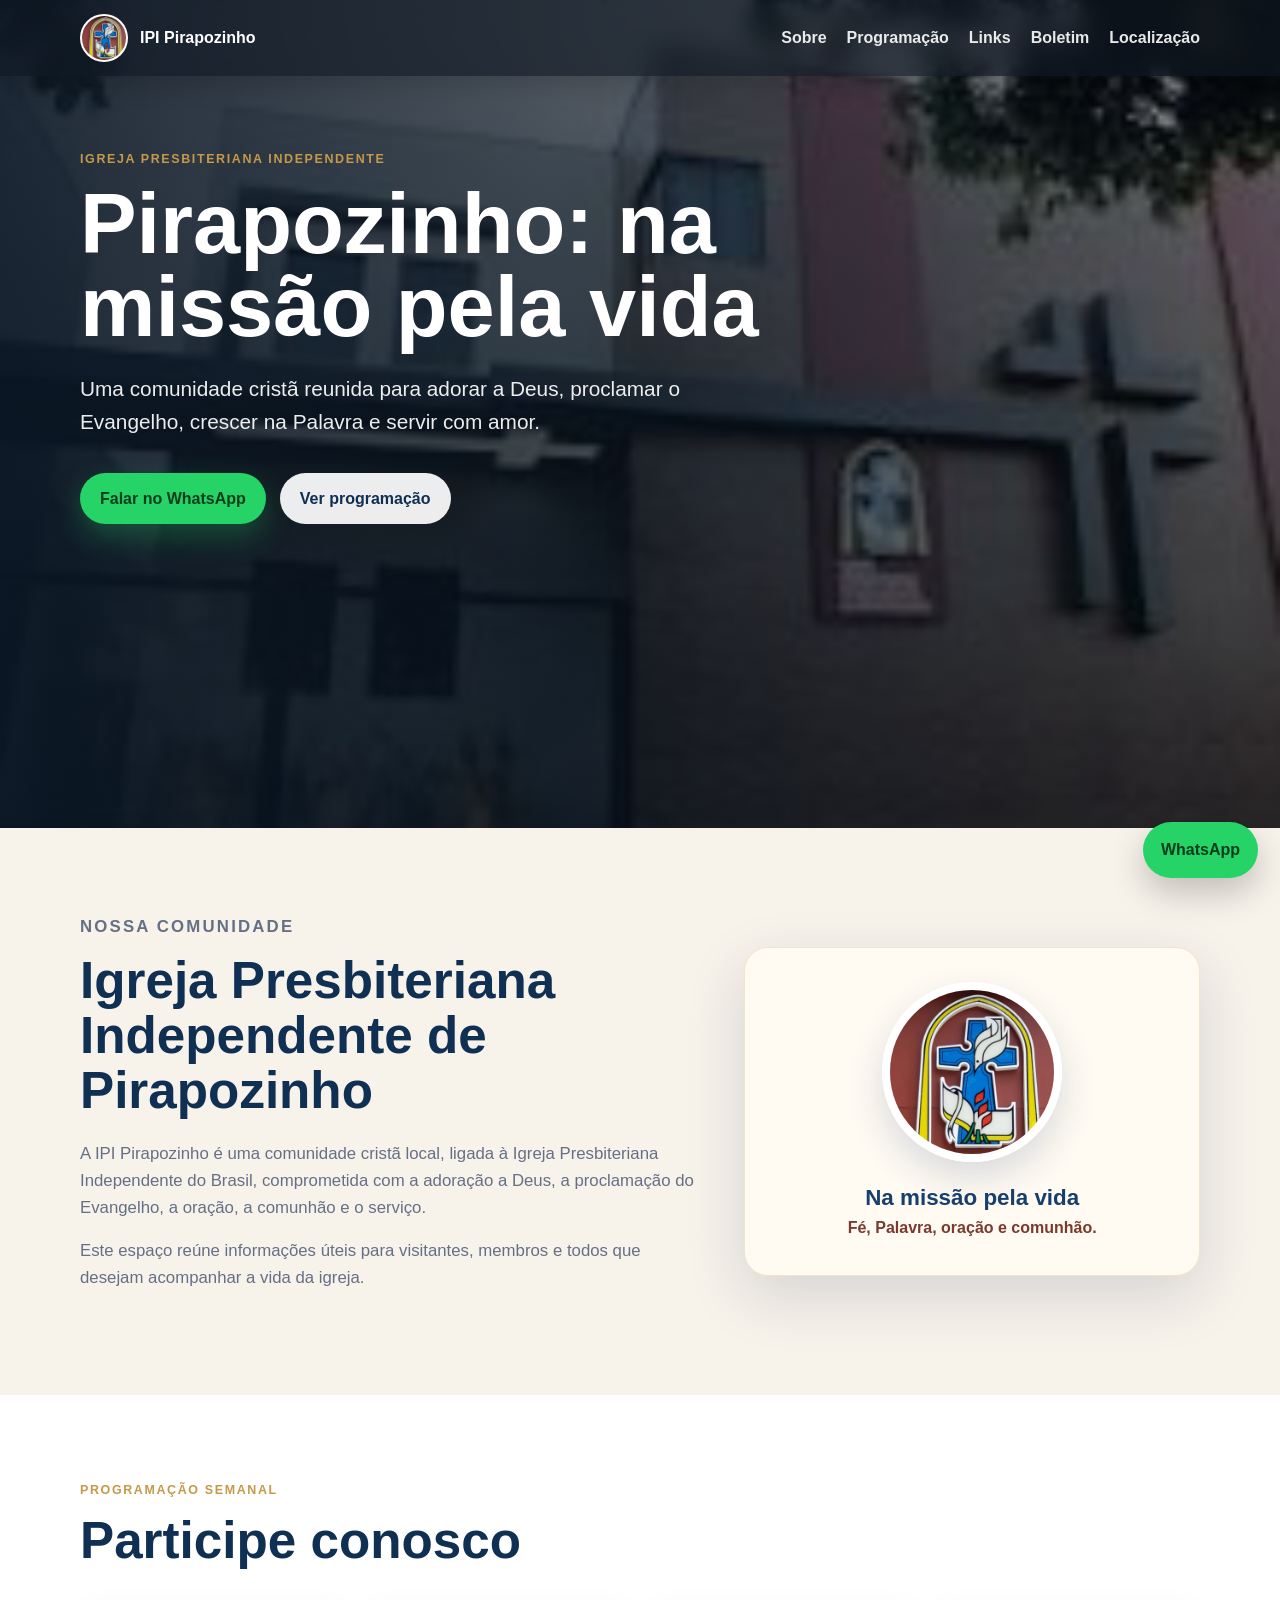
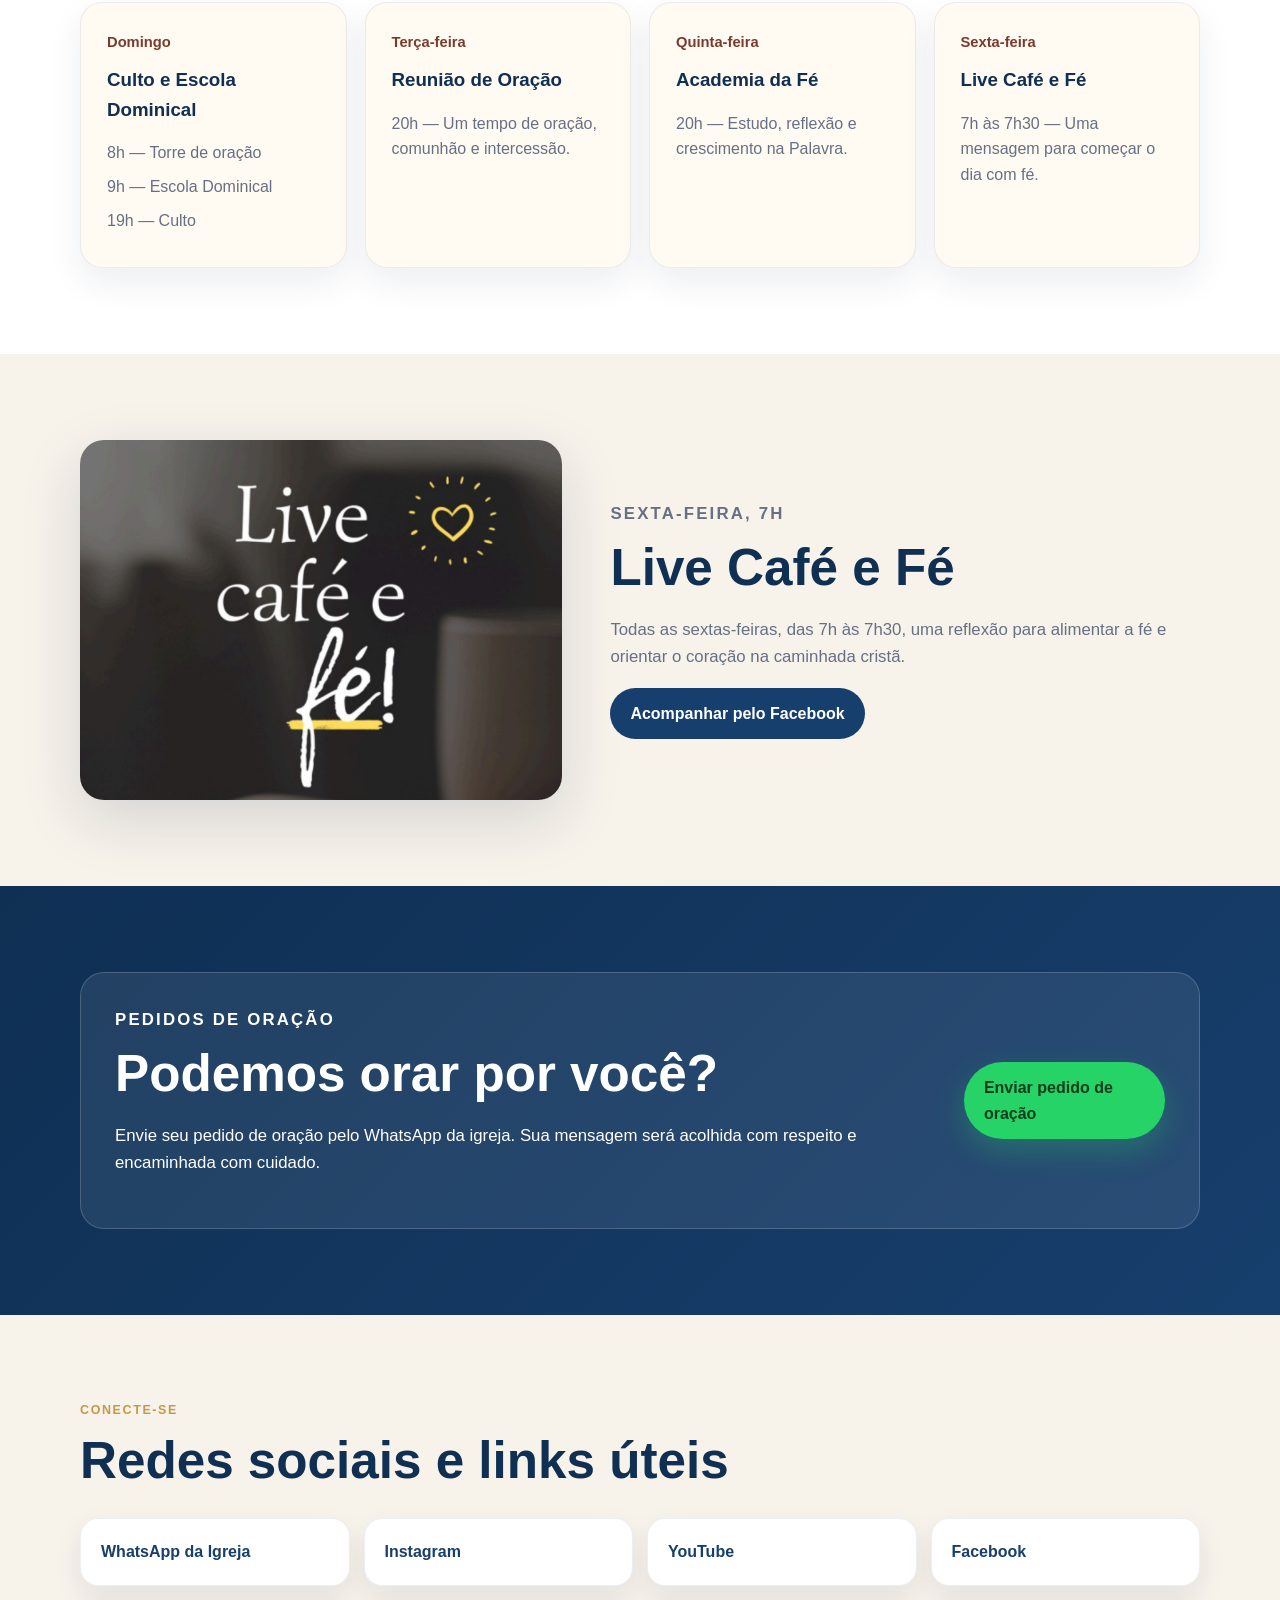
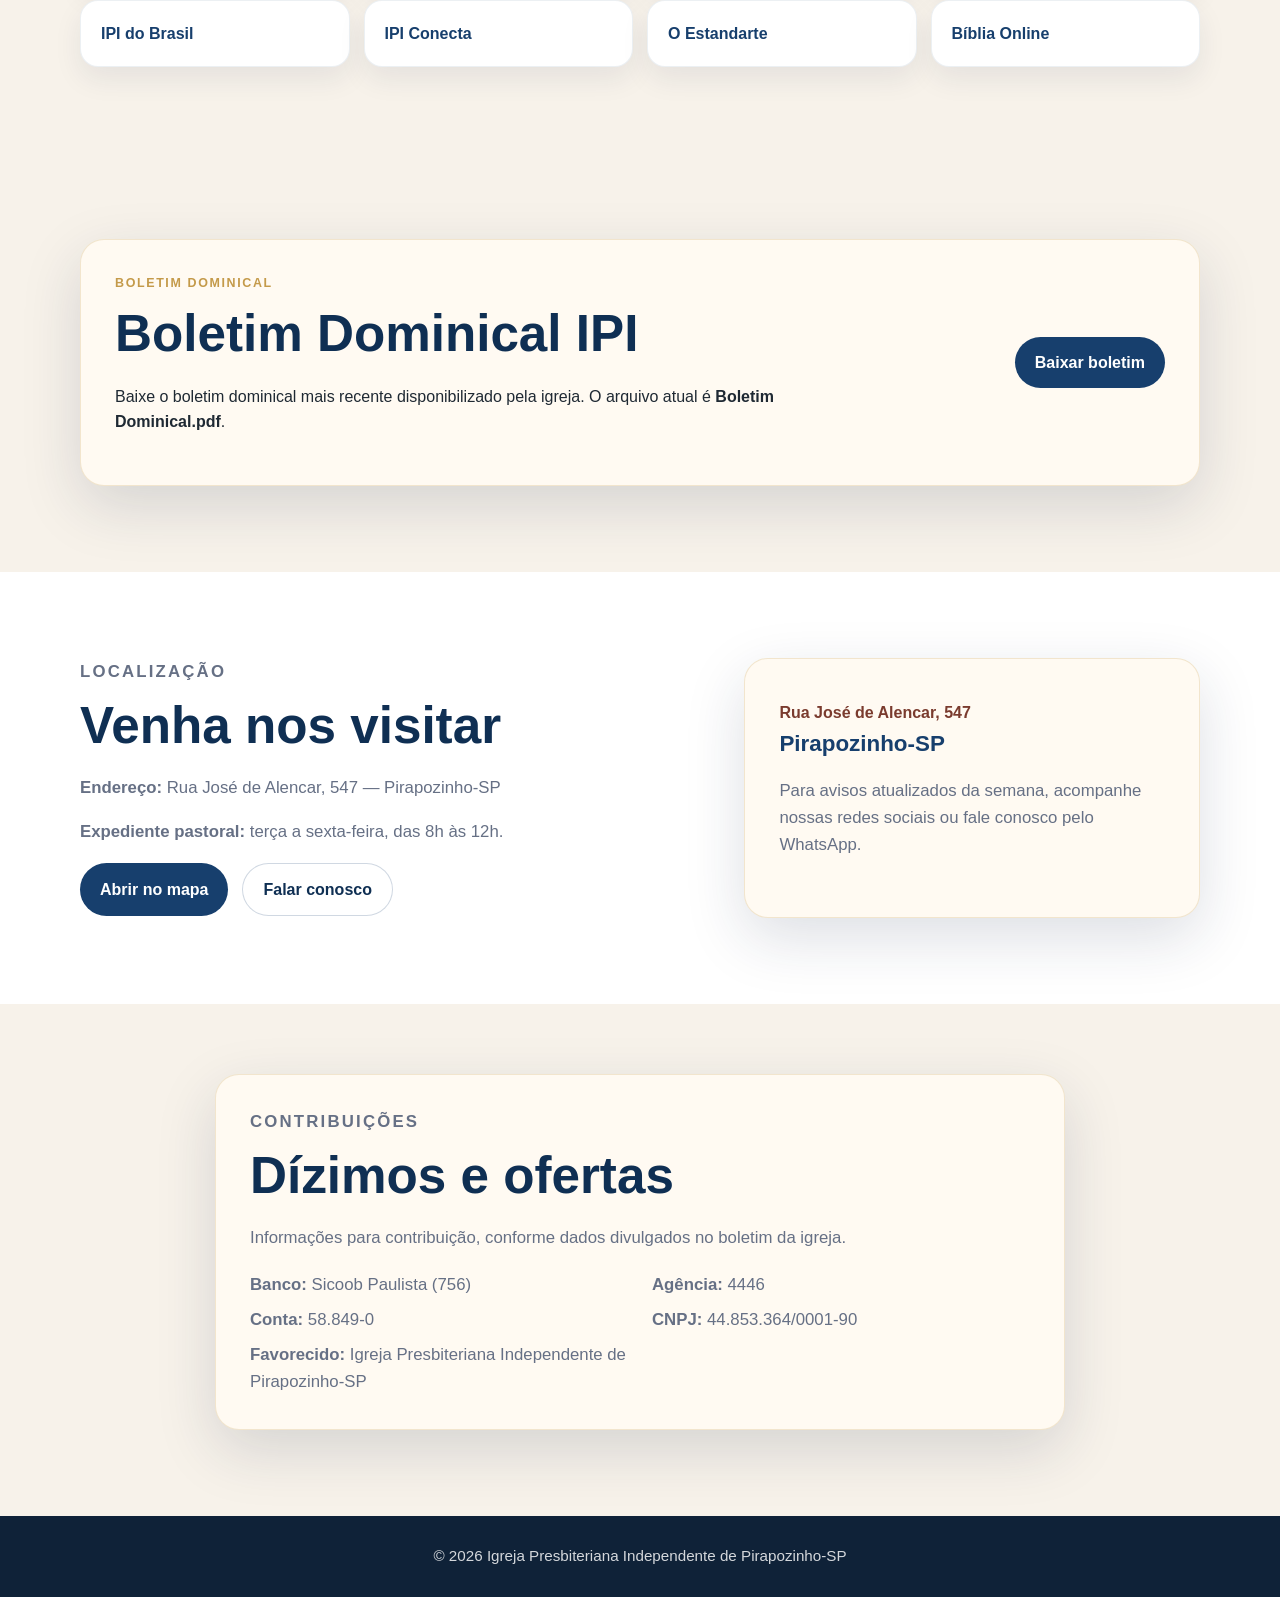
==== index.html @ 88f8f71c "Atualiza boletim dominical da IPI" ====
<!DOCTYPE html>
<html lang="pt-BR">
<head>
  <meta charset="UTF-8" />
  <meta name="viewport" content="width=device-width, initial-scale=1.0" />
  <meta name="description" content="Site institucional da Igreja Presbiteriana Independente de Pirapozinho-SP." />
  <title>IPI Pirapozinho</title>
  <link rel="icon" href="assets/favicon/favicon.ico" />
  <link rel="icon" type="image/png" sizes="32x32" href="assets/favicon/favicon-32.png" />
  <link rel="icon" type="image/png" sizes="16x16" href="assets/favicon/favicon-16.png" />
  <link rel="apple-touch-icon" sizes="192x192" href="assets/favicon/favicon-192.png" />
  <link rel="stylesheet" href="style.css" />
</head>
<body>
  <header class="hero" id="inicio">
    <nav class="topbar" aria-label="Navegação principal">
      <a class="brand" href="#inicio">
        <img src="assets/img/simbolo-ipi.jpg" alt="Símbolo da IPI Pirapozinho" />
        <span>IPI Pirapozinho</span>
      </a>
      <button class="menu-toggle" aria-label="Abrir menu" aria-expanded="false">☰</button>
      <div class="nav-links">
        <a href="#sobre">Sobre</a>
        <a href="#programacao">Programação</a>
        <a href="#links">Links</a>
        <a href="#boletim">Boletim</a>
        <a href="#localizacao">Localização</a>
      </div>
    </nav>

    <div class="hero-overlay"></div>
    <div class="hero-content">
      <p class="eyebrow">Igreja Presbiteriana Independente</p>
      <h1>Pirapozinho: na missão pela vida</h1>
      <p class="hero-text">
        Uma comunidade cristã reunida para adorar a Deus, proclamar o Evangelho,
        crescer na Palavra e servir com amor.
      </p>
      <div class="hero-actions">
        <a class="btn btn-whatsapp" href="https://wa.me/5518996373353" target="_blank" rel="noopener">Falar no WhatsApp</a>
        <a class="btn btn-light" href="#programacao">Ver programação</a>
      </div>
    </div>
  </header>

  <main id="conteudo">
    <section class="section about" id="sobre">
      <div class="container split">
        <div>
          <p class="section-kicker">Nossa comunidade</p>
          <h2>Igreja Presbiteriana Independente de Pirapozinho</h2>
          <p>
            A IPI Pirapozinho é uma comunidade cristã local, ligada à Igreja Presbiteriana
            Independente do Brasil, comprometida com a adoração a Deus, a proclamação do
            Evangelho, a oração, a comunhão e o serviço.
          </p>
          <p>
            Este espaço reúne informações úteis para visitantes, membros e todos que desejam
            acompanhar a vida da igreja.
          </p>
        </div>
        <div class="identity-card">
          <img src="assets/img/simbolo-ipi.jpg" alt="Identidade visual da IPI Pirapozinho" />
          <strong>Na missão pela vida</strong>
          <span>Fé, Palavra, oração e comunhão.</span>
        </div>
      </div>
    </section>

    <section class="section program" id="programacao">
      <div class="container">
        <p class="section-kicker">Programação semanal</p>
        <h2>Participe conosco</h2>
        <div class="cards">
          <article class="card"><span class="day">Domingo</span><h3>Culto e Escola Dominical</h3><p>8h — Torre de oração</p><p>9h — Escola Dominical</p><p>19h — Culto</p></article>
          <article class="card"><span class="day">Terça-feira</span><h3>Reunião de Oração</h3><p>20h — Um tempo de oração, comunhão e intercessão.</p></article>
          <article class="card"><span class="day">Quinta-feira</span><h3>Academia da Fé</h3><p>20h — Estudo, reflexão e crescimento na Palavra.</p></article>
          <article class="card"><span class="day">Sexta-feira</span><h3>Live Café e Fé</h3><p>7h às 7h30 — Uma mensagem para começar o dia com fé.</p></article>
        </div>
      </div>
    </section>

    <section class="section cafe" id="cafe-e-fe">
      <div class="container split reverse">
        <div class="image-frame"><img src="assets/img/cafe-e-fe.jpg" alt="Arte da Live Café e Fé" /></div>
        <div>
          <p class="section-kicker">Sexta-feira, 7h</p>
          <h2>Live Café e Fé</h2>
          <p>Todas as sextas-feiras, das 7h às 7h30, uma reflexão para alimentar a fé e orientar o coração na caminhada cristã.</p>
          <a class="btn btn-primary" href="https://www.facebook.com/share/19j3C3TR58/" target="_blank" rel="noopener">Acompanhar pelo Facebook</a>
        </div>
      </div>
    </section>

    <section class="section prayer">
      <div class="container prayer-box">
        <div><p class="section-kicker">Pedidos de oração</p><h2>Podemos orar por você?</h2><p>Envie seu pedido de oração pelo WhatsApp da igreja. Sua mensagem será acolhida com respeito e encaminhada com cuidado.</p></div>
        <a class="btn btn-whatsapp" href="https://wa.me/5518996373353?text=Gra%C3%A7a%20e%20paz.%20Gostaria%20de%20enviar%20um%20pedido%20de%20ora%C3%A7%C3%A3o." target="_blank" rel="noopener">Enviar pedido de oração</a>
      </div>
    </section>

    <section class="section links" id="links">
      <div class="container">
        <p class="section-kicker">Conecte-se</p>
        <h2>Redes sociais e links úteis</h2>
        <div class="links-grid">
          <a href="https://wa.me/5518996373353" target="_blank" rel="noopener">WhatsApp da Igreja</a>
          <a href="https://www.instagram.com/ipi.pirapo" target="_blank" rel="noopener">Instagram</a>
          <a href="https://youtube.com/@ipidepirapozinho" target="_blank" rel="noopener">YouTube</a>
          <a href="https://www.facebook.com/share/19j3C3TR58/" target="_blank" rel="noopener">Facebook</a>
          <a href="https://ipib.org.br/" target="_blank" rel="noopener">IPI do Brasil</a>
          <a href="https://www.ipiconecta.app.br/" target="_blank" rel="noopener">IPI Conecta</a>
          <a href="https://oestandarte.vidaecaminho.com.br/" target="_blank" rel="noopener">O Estandarte</a>
          <a href="https://boomerang.dzign-e.net/ipib/utils/link/bible.php" target="_blank" rel="noopener">Bíblia Online</a>
        </div>
      </div>
    </section>

    <section class="section bulletin" id="boletim">
      <div class="container bulletin-box">
        <div>
          <p class="section-kicker">Boletim dominical</p>
          <h2>Boletim Dominical IPI</h2>
          <p>Baixe o boletim dominical mais recente disponibilizado pela igreja. O arquivo atual é <strong>Boletim Dominical.pdf</strong>.</p>
        </div>
        <a class="btn btn-primary" href="downloads/Boletim%20Dominical.pdf" target="_blank" rel="noopener">Baixar boletim</a>
      </div>
    </section>

    <section class="section location" id="localizacao">
      <div class="container split">
        <div>
          <p class="section-kicker">Localização</p>
          <h2>Venha nos visitar</h2>
          <p><strong>Endereço:</strong> Rua José de Alencar, 547 — Pirapozinho-SP</p>
          <p><strong>Expediente pastoral:</strong> terça a sexta-feira, das 8h às 12h.</p>
          <div class="location-actions">
            <a class="btn btn-primary" href="https://www.google.com/maps/search/?api=1&query=Rua%20Jos%C3%A9%20de%20Alencar%20547%20Pirapozinho%20SP" target="_blank" rel="noopener">Abrir no mapa</a>
            <a class="btn btn-light bordered" href="https://wa.me/5518996373353" target="_blank" rel="noopener">Falar conosco</a>
          </div>
        </div>
        <div class="map-card"><span>Rua José de Alencar, 547</span><strong>Pirapozinho-SP</strong><p>Para avisos atualizados da semana, acompanhe nossas redes sociais ou fale conosco pelo WhatsApp.</p></div>
      </div>
    </section>

    <section class="section giving">
      <div class="container giving-box">
        <p class="section-kicker">Contribuições</p>
        <h2>Dízimos e ofertas</h2>
        <p>Informações para contribuição, conforme dados divulgados no boletim da igreja.</p>
        <div class="bank-info">
          <p><strong>Banco:</strong> Sicoob Paulista (756)</p><p><strong>Agência:</strong> 4446</p>
          <p><strong>Conta:</strong> 58.849-0</p><p><strong>CNPJ:</strong> 44.853.364/0001-90</p>
          <p><strong>Favorecido:</strong> Igreja Presbiteriana Independente de Pirapozinho-SP</p>
        </div>
      </div>
    </section>
  </main>

  <a class="floating-whatsapp" href="https://wa.me/5518996373353" target="_blank" rel="noopener" aria-label="Falar com a igreja pelo WhatsApp">WhatsApp</a>

  <footer>
    <div class="container footer-content">
      <p>© <span id="year"></span> Igreja Presbiteriana Independente de Pirapozinho-SP</p>
    </div>
  </footer>

  <script src="script.js"></script>
</body>
</html>
---- style.css ----
:root{--bg:#f7f2ea;--paper:#fffaf2;--ink:#1f2933;--muted:#667085;--primary:#173f6d;--primary-dark:#0f2f53;--accent:#7a3b2e;--gold:#c49a4a;--whatsapp:#25d366;--shadow:0 20px 60px rgba(24,39,75,.15);--radius:24px}*{box-sizing:border-box}html{scroll-behavior:smooth;scroll-padding-top:88px}body{margin:0;font-family:Arial,Helvetica,sans-serif;color:var(--ink);background:var(--bg);line-height:1.6}a{color:inherit}img{max-width:100%;display:block}.hero{position:relative;min-height:92vh;background-image:url("assets/img/fachada-igreja.jpg");background-size:cover;background-position:center;color:#fff;overflow:hidden}.hero-overlay{position:absolute;inset:0;background:linear-gradient(90deg,rgba(11,24,39,.88),rgba(11,24,39,.58),rgba(11,24,39,.22)),linear-gradient(180deg,rgba(0,0,0,.25),rgba(0,0,0,.55))}.topbar{position:fixed;top:0;left:0;right:0;z-index:50;width:100%;margin:0;padding:14px max(16px,calc((100vw - 1120px)/2));display:flex;align-items:center;justify-content:space-between;background:rgba(15,24,35,.62);backdrop-filter:blur(12px);box-shadow:0 8px 24px rgba(0,0,0,.18)}.brand{display:inline-flex;align-items:center;gap:12px;text-decoration:none;font-weight:700}.brand img{width:48px;height:48px;object-fit:cover;border-radius:50%;background:#fff;border:2px solid rgba(255,255,255,.7)}.nav-links{display:flex;gap:20px}.nav-links a{color:#fff;text-decoration:none;font-weight:600;opacity:.9}.nav-links a:hover{opacity:1}.menu-toggle{display:none;border:0;background:rgba(255,255,255,.15);color:#fff;border-radius:12px;padding:10px 12px;font-size:1.4rem}.hero-content{position:relative;z-index:2;width:min(1120px,calc(100% - 32px));padding:150px 0 90px;max-width:760px;margin-left:max(16px,calc((100vw - 1120px)/2))}.eyebrow,.section-kicker{letter-spacing:.13em;text-transform:uppercase;font-size:.78rem;font-weight:800;color:var(--gold);margin:0 0 12px}.hero h1{font-size:clamp(2.5rem,7vw,5.3rem);line-height:.98;margin:0;max-width:780px}.hero-text{font-size:clamp(1.05rem,2vw,1.3rem);max-width:660px;color:rgba(255,255,255,.92);margin:24px 0 34px}.hero-actions,.location-actions{display:flex;flex-wrap:wrap;gap:14px}.btn{display:inline-flex;align-items:center;justify-content:center;min-height:48px;padding:13px 20px;border-radius:999px;text-decoration:none;font-weight:800;transition:transform .2s ease,box-shadow .2s ease}.btn:hover{transform:translateY(-2px)}.btn-whatsapp{background:var(--whatsapp);color:#093d1c;box-shadow:0 12px 30px rgba(37,211,102,.28)}.btn-light{background:rgba(255,255,255,.92);color:var(--primary-dark)}.btn-primary{background:var(--primary);color:#fff}.bordered{border:1px solid rgba(23,63,109,.2)}.section{padding:86px 0}.container{width:min(1120px,calc(100% - 32px));margin:0 auto}.split{display:grid;grid-template-columns:1.15fr .85fr;gap:48px;align-items:center}.reverse{grid-template-columns:.9fr 1.1fr}h2{font-size:clamp(2rem,4vw,3.2rem);line-height:1.08;margin:0 0 22px;color:var(--primary-dark)}.about p,.cafe p,.location p,.prayer p,.giving p{font-size:1.05rem;color:var(--muted)}.identity-card,.map-card,.giving-box,.prayer-box{background:var(--paper);border-radius:var(--radius);box-shadow:var(--shadow);padding:34px;border:1px solid rgba(196,154,74,.22)}.identity-card{text-align:center}.identity-card img{width:180px;aspect-ratio:1;object-fit:cover;border-radius:50%;margin:0 auto 18px;border:8px solid #fff;box-shadow:0 16px 35px rgba(23,63,109,.16)}.identity-card strong,.map-card strong{display:block;color:var(--primary);font-size:1.4rem}.identity-card span,.map-card span{color:var(--accent);font-weight:700}.program{background:#fff}.cards{display:grid;grid-template-columns:repeat(4,1fr);gap:18px;margin-top:34px}.card{background:var(--paper);border-radius:22px;padding:26px;border:1px solid rgba(23,63,109,.08);box-shadow:0 14px 34px rgba(24,39,75,.08)}.day{color:var(--accent);font-weight:800;font-size:.92rem}.card h3{color:var(--primary-dark);margin:10px 0 16px}.card p{margin:8px 0;color:var(--muted)}.image-frame{border-radius:var(--radius);overflow:hidden;box-shadow:var(--shadow);background:#fff}.image-frame img{width:100%;height:360px;object-fit:cover}.prayer{background:linear-gradient(135deg,var(--primary-dark),var(--primary));color:#fff}.prayer h2,.prayer p{color:#fff}.prayer-box{display:flex;align-items:center;justify-content:space-between;gap:24px;background:rgba(255,255,255,.08);border-color:rgba(255,255,255,.18);box-shadow:none}.links-grid{display:grid;grid-template-columns:repeat(4,1fr);gap:14px;margin-top:30px}.links-grid a{background:#fff;text-decoration:none;padding:20px;border-radius:18px;font-weight:800;color:var(--primary);box-shadow:0 12px 28px rgba(24,39,75,.08);border:1px solid rgba(23,63,109,.08)}.links-grid a:hover{outline:2px solid rgba(196,154,74,.5)}.location{background:#fff}.map-card{min-height:260px;display:flex;flex-direction:column;justify-content:center}.giving{padding-top:70px}.giving-box{max-width:850px}.bank-info{display:grid;grid-template-columns:repeat(2,minmax(0,1fr));gap:8px 24px;margin-top:20px}.bank-info p{margin:0}.floating-whatsapp{position:fixed;right:22px;bottom:22px;z-index:20;background:var(--whatsapp);color:#063b1b;text-decoration:none;padding:15px 18px;border-radius:999px;font-weight:900;box-shadow:0 14px 35px rgba(0,0,0,.22)}footer{background:#0f2238;color:rgba(255,255,255,.82);padding:28px 0}.footer-content{display:flex;justify-content:space-between;gap:18px;flex-wrap:wrap;font-size:.95rem}@media(max-width:900px){.nav-links{display:none;position:absolute;top:82px;left:0;right:0;background:rgba(15,34,56,.96);border-radius:18px;padding:16px;flex-direction:column}.nav-links.open{display:flex}.menu-toggle{display:inline-flex}.split,.reverse{grid-template-columns:1fr}.cards,.links-grid{grid-template-columns:repeat(2,1fr)}.hero-content{padding-top:84px}.prayer-box{align-items:flex-start;flex-direction:column}.bank-info{grid-template-columns:1fr}}@media(max-width:560px){.section{padding:62px 0}.cards,.links-grid{grid-template-columns:1fr}.hero{min-height:88vh}.hero-content{padding-bottom:70px}.brand span{font-size:.95rem}.floating-whatsapp{right:14px;bottom:14px}}

.bulletin-box{background:var(--paper);border:1px solid rgba(196,154,74,.22);border-radius:var(--radius);padding:34px;box-shadow:var(--shadow);display:flex;align-items:center;justify-content:space-between;gap:24px}.bulletin-box p{max-width:680px}.footer-content{justify-content:center;text-align:center}.footer-content p{margin:0}
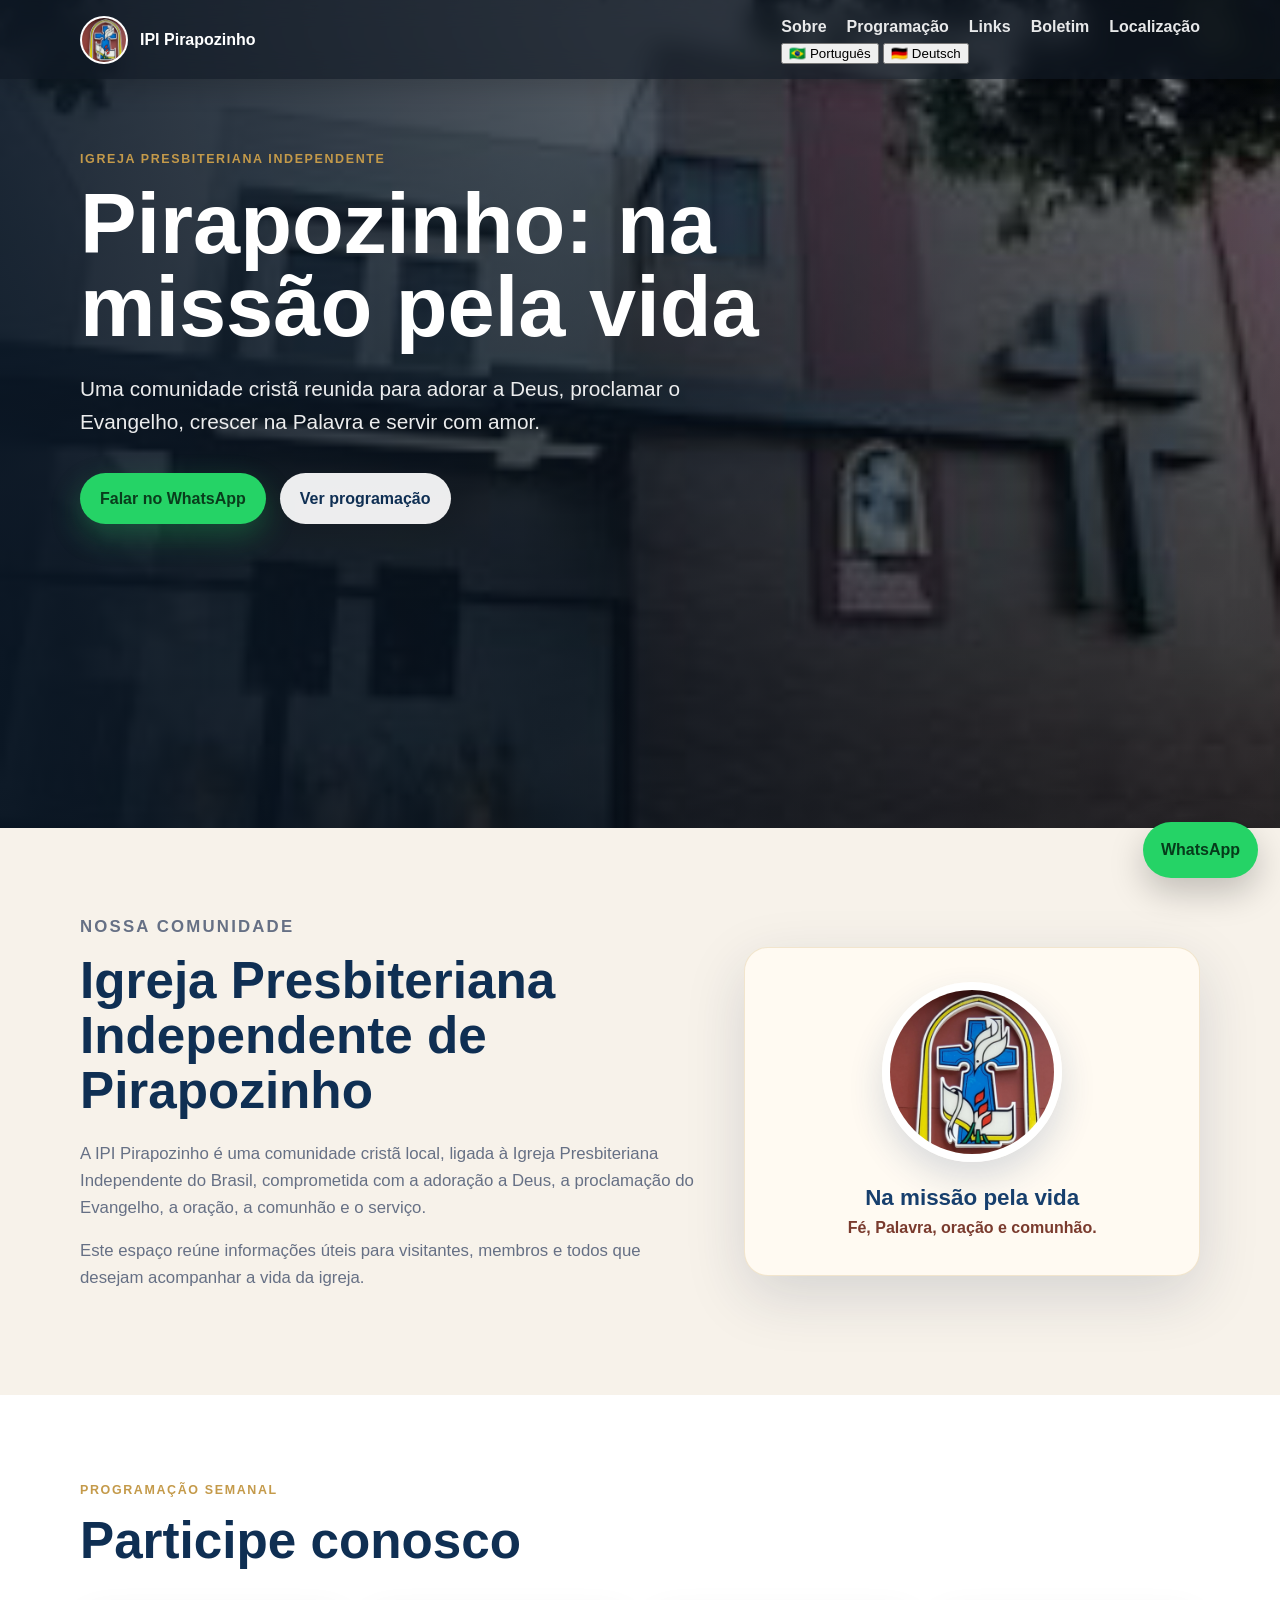
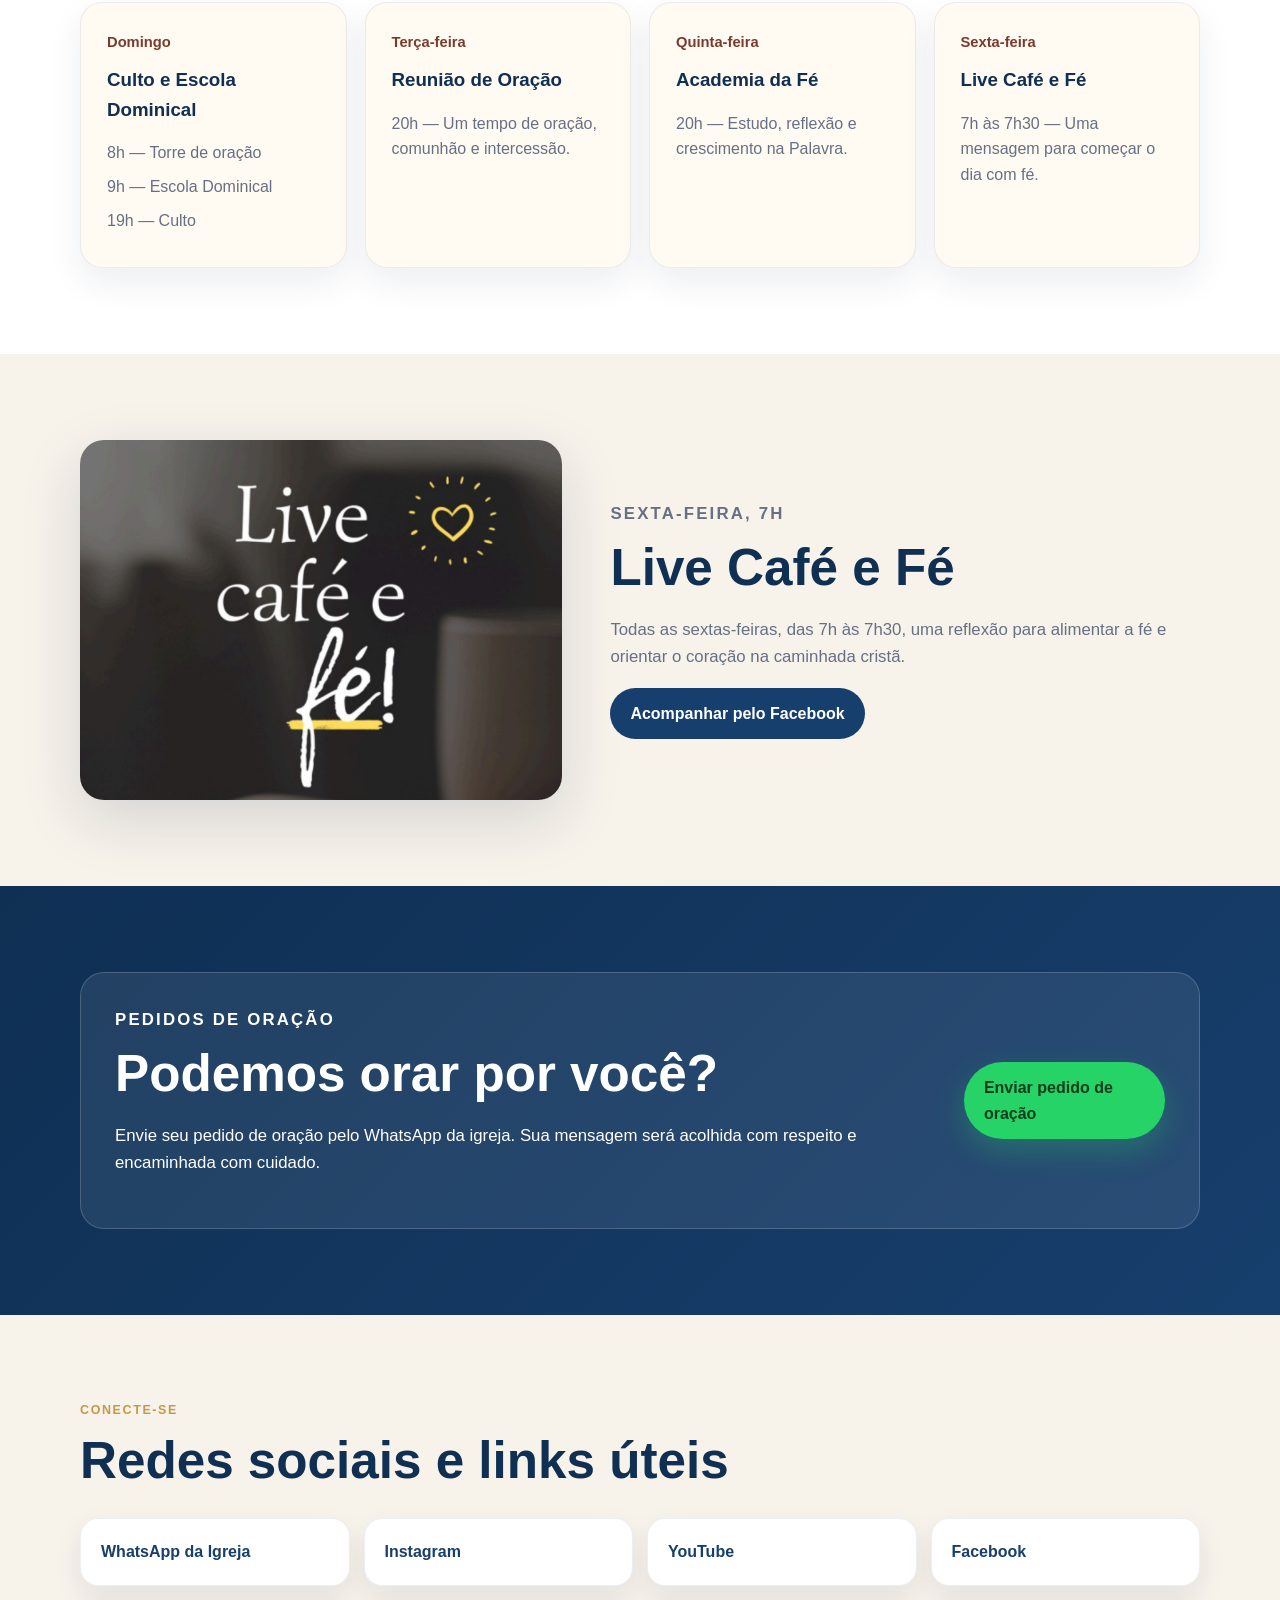
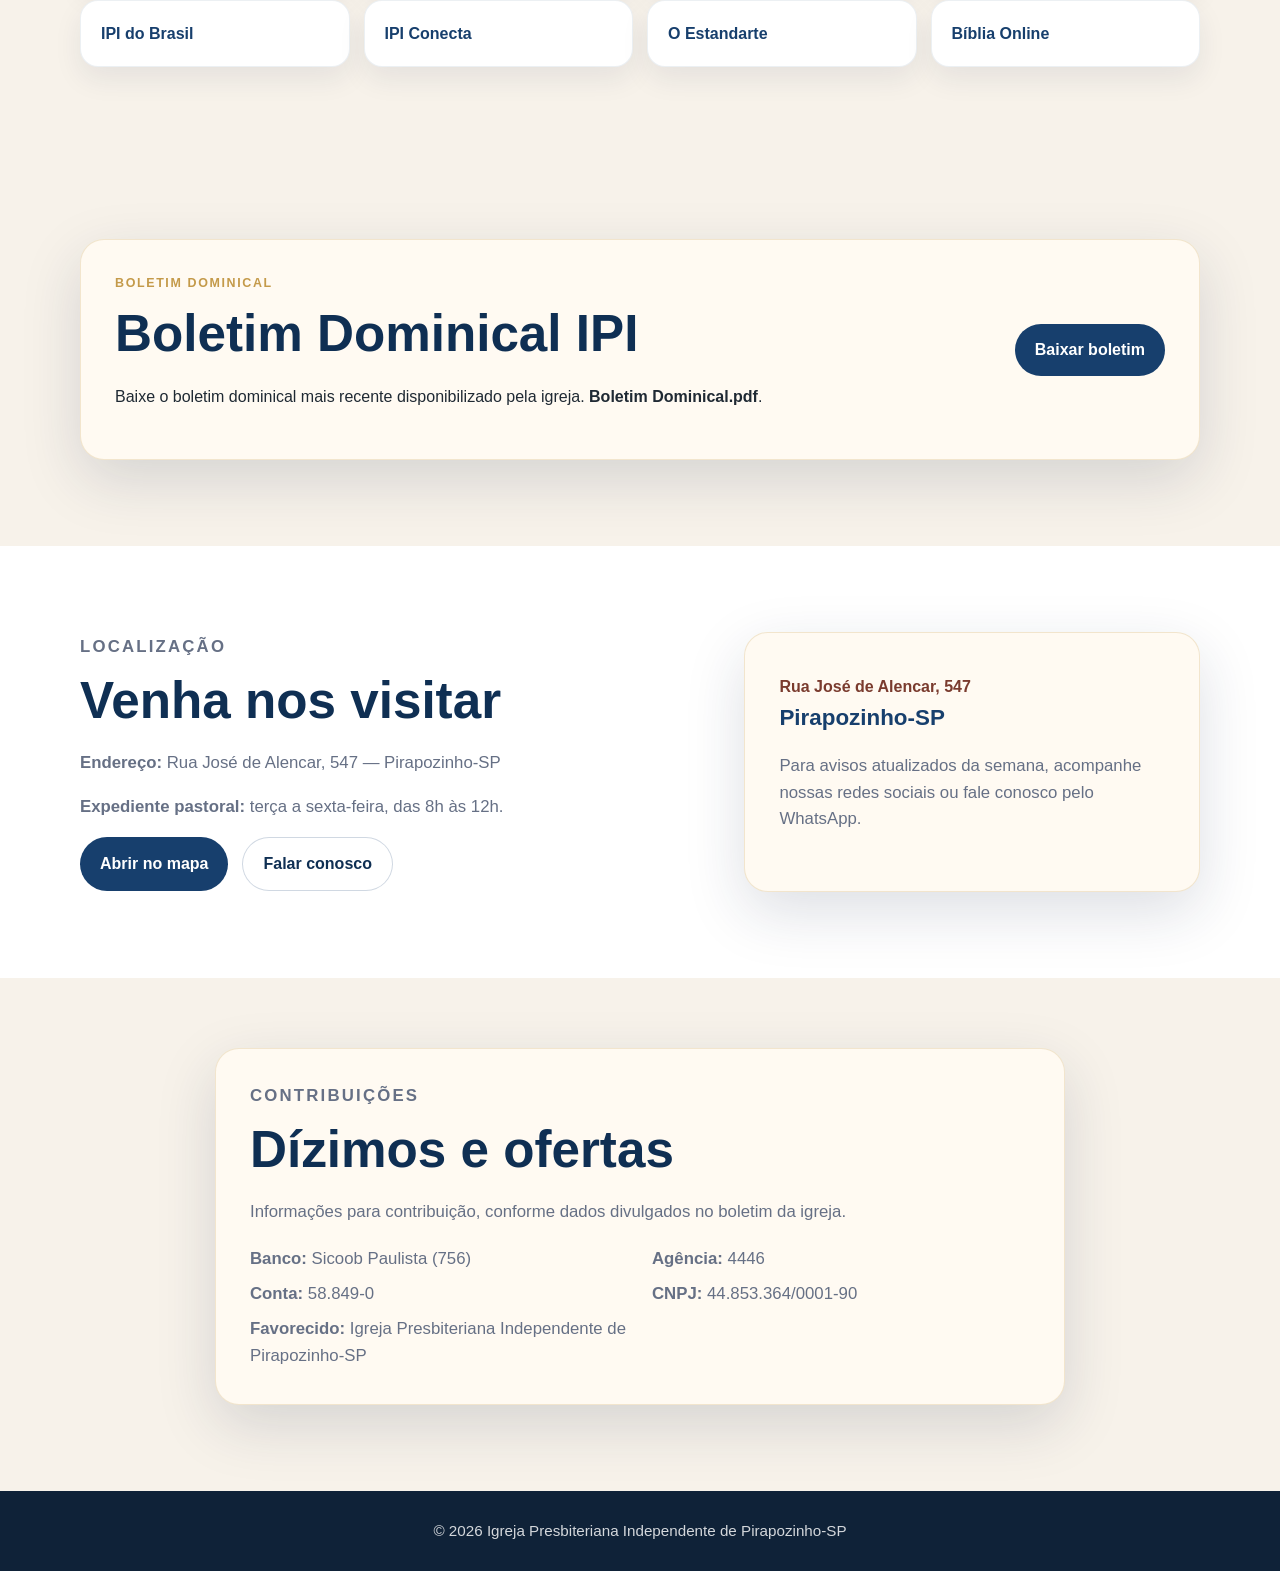
==== commit b8c79938: "Adiciona suporte a portugues e alemao" ====
--- a/index.html
+++ b/index.html
@@ -3,8 +3,13 @@
 <head>
   <meta charset="UTF-8" />
   <meta name="viewport" content="width=device-width, initial-scale=1.0" />
-  <meta name="description" content="Site institucional da Igreja Presbiteriana Independente de Pirapozinho-SP." />
-  <title>IPI Pirapozinho</title>
+  <meta
+    name="description"
+    content="Site institucional da Igreja Presbiteriana Independente de Pirapozinho-SP."
+    data-i18n="meta.description"
+    data-i18n-attr="content"
+  />
+  <title data-i18n="page.title">IPI Pirapozinho</title>
   <link rel="icon" href="assets/favicon/favicon.ico" />
   <link rel="icon" type="image/png" sizes="32x32" href="assets/favicon/favicon-32.png" />
   <link rel="icon" type="image/png" sizes="16x16" href="assets/favicon/favicon-16.png" />
@@ -13,32 +18,61 @@
 </head>
 <body>
   <header class="hero" id="inicio">
-    <nav class="topbar" aria-label="Navegação principal">
+    <nav class="topbar" data-i18n="nav.aria" data-i18n-attr="aria-label" aria-label="Navegação principal">
       <a class="brand" href="#inicio">
-        <img src="assets/img/simbolo-ipi.jpg" alt="Símbolo da IPI Pirapozinho" />
-        <span>IPI Pirapozinho</span>
+        <img
+          src="assets/img/simbolo-ipi.jpg"
+          alt="Símbolo da IPI Pirapozinho"
+          data-i18n="brand.alt"
+          data-i18n-attr="alt"
+        />
+        <span data-i18n="brand.name">IPI Pirapozinho</span>
       </a>
-      <button class="menu-toggle" aria-label="Abrir menu" aria-expanded="false">☰</button>
-      <div class="nav-links">
-        <a href="#sobre">Sobre</a>
-        <a href="#programacao">Programação</a>
-        <a href="#links">Links</a>
-        <a href="#boletim">Boletim</a>
-        <a href="#localizacao">Localização</a>
+
+      <div class="topbar-actions">
+        <div class="nav-links">
+          <a href="#sobre" data-i18n="nav.about">Sobre</a>
+          <a href="#programacao" data-i18n="nav.schedule">Programação</a>
+          <a href="#links" data-i18n="nav.links">Links</a>
+          <a href="#boletim" data-i18n="nav.bulletin">Boletim</a>
+          <a href="#localizacao" data-i18n="nav.location">Localização</a>
+        </div>
+
+        <div class="lang-switcher" aria-label="Selecionar idioma">
+          <button class="lang-button is-active" type="button" data-lang="pt" data-i18n="lang.pt">
+            🇧🇷 Português
+          </button>
+          <button class="lang-button" type="button" data-lang="de" data-i18n="lang.de">
+            🇩🇪 Deutsch
+          </button>
+        </div>
+
+        <button
+          class="menu-toggle"
+          aria-label="Abrir menu"
+          aria-expanded="false"
+          data-i18n="nav.menu"
+          data-i18n-attr="aria-label"
+        >
+          ☰
+        </button>
       </div>
     </nav>
 
     <div class="hero-overlay"></div>
     <div class="hero-content">
-      <p class="eyebrow">Igreja Presbiteriana Independente</p>
-      <h1>Pirapozinho: na missão pela vida</h1>
-      <p class="hero-text">
-        Uma comunidade cristã reunida para adorar a Deus, proclamar o Evangelho,
-        crescer na Palavra e servir com amor.
+      <p class="eyebrow" data-i18n="hero.kicker">Igreja Presbiteriana Independente</p>
+      <h1 data-i18n="hero.title">Pirapozinho: na missão pela vida</h1>
+      <p class="hero-text" data-i18n="hero.text">
+        Uma comunidade cristã reunida para adorar a Deus, proclamar o Evangelho, crescer na Palavra e servir com amor.
       </p>
       <div class="hero-actions">
-        <a class="btn btn-whatsapp" href="https://wa.me/5518996373353" target="_blank" rel="noopener">Falar no WhatsApp</a>
-        <a class="btn btn-light" href="#programacao">Ver programação</a>
+        <a class="btn btn-whatsapp" href="https://wa.me/5518996373353" target="_blank" rel="noopener" data-i18n="hero.whatsapp">
+          Falar no WhatsApp
+        </a>
+        <a class="btn btn-light" href="#programacao" data-i18n="hero.schedule">
+          Ver programação
+        </a>
       </div>
     </div>
   </header>
@@ -47,71 +81,116 @@
     <section class="section about" id="sobre">
       <div class="container split">
         <div>
-          <p class="section-kicker">Nossa comunidade</p>
-          <h2>Igreja Presbiteriana Independente de Pirapozinho</h2>
-          <p>
-            A IPI Pirapozinho é uma comunidade cristã local, ligada à Igreja Presbiteriana
-            Independente do Brasil, comprometida com a adoração a Deus, a proclamação do
-            Evangelho, a oração, a comunhão e o serviço.
-          </p>
-          <p>
-            Este espaço reúne informações úteis para visitantes, membros e todos que desejam
-            acompanhar a vida da igreja.
+          <p class="section-kicker" data-i18n="about.kicker">Nossa comunidade</p>
+          <h2 data-i18n="about.title">Igreja Presbiteriana Independente de Pirapozinho</h2>
+          <p data-i18n="about.text1">
+            A IPI Pirapozinho é uma comunidade cristã local, ligada à Igreja Presbiteriana Independente do Brasil, comprometida com a adoração a Deus, a proclamação do Evangelho, a oração, a comunhão e o serviço.
+          </p>
+          <p data-i18n="about.text2">
+            Este espaço reúne informações úteis para visitantes, membros e todos que desejam acompanhar a vida da igreja.
           </p>
         </div>
         <div class="identity-card">
-          <img src="assets/img/simbolo-ipi.jpg" alt="Identidade visual da IPI Pirapozinho" />
-          <strong>Na missão pela vida</strong>
-          <span>Fé, Palavra, oração e comunhão.</span>
+          <img
+            src="assets/img/simbolo-ipi.jpg"
+            alt="Identidade visual da IPI Pirapozinho"
+            data-i18n="identity.alt"
+            data-i18n-attr="alt"
+          />
+          <strong data-i18n="identity.title">Na missão pela vida</strong>
+          <span data-i18n="identity.text">Fé, Palavra, oração e comunhão.</span>
         </div>
       </div>
     </section>
 
     <section class="section program" id="programacao">
       <div class="container">
-        <p class="section-kicker">Programação semanal</p>
-        <h2>Participe conosco</h2>
+        <p class="section-kicker" data-i18n="schedule.kicker">Programação semanal</p>
+        <h2 data-i18n="schedule.title">Participe conosco</h2>
         <div class="cards">
-          <article class="card"><span class="day">Domingo</span><h3>Culto e Escola Dominical</h3><p>8h — Torre de oração</p><p>9h — Escola Dominical</p><p>19h — Culto</p></article>
-          <article class="card"><span class="day">Terça-feira</span><h3>Reunião de Oração</h3><p>20h — Um tempo de oração, comunhão e intercessão.</p></article>
-          <article class="card"><span class="day">Quinta-feira</span><h3>Academia da Fé</h3><p>20h — Estudo, reflexão e crescimento na Palavra.</p></article>
-          <article class="card"><span class="day">Sexta-feira</span><h3>Live Café e Fé</h3><p>7h às 7h30 — Uma mensagem para começar o dia com fé.</p></article>
+          <article class="card">
+            <span class="day" data-i18n="schedule.sunday.day">Domingo</span>
+            <h3 data-i18n="schedule.sunday.title">Culto e Escola Dominical</h3>
+            <p data-i18n="schedule.sunday.item1">8h — Torre de oração</p>
+            <p data-i18n="schedule.sunday.item2">9h — Escola Dominical</p>
+            <p data-i18n="schedule.sunday.item3">19h — Culto</p>
+          </article>
+          <article class="card">
+            <span class="day" data-i18n="schedule.tuesday.day">Terça-feira</span>
+            <h3 data-i18n="schedule.tuesday.title">Reunião de Oração</h3>
+            <p data-i18n="schedule.tuesday.text">20h — Um tempo de oração, comunhão e intercessão.</p>
+          </article>
+          <article class="card">
+            <span class="day" data-i18n="schedule.thursday.day">Quinta-feira</span>
+            <h3 data-i18n="schedule.thursday.title">Academia da Fé</h3>
+            <p data-i18n="schedule.thursday.text">20h — Estudo, reflexão e crescimento na Palavra.</p>
+          </article>
+          <article class="card">
+            <span class="day" data-i18n="schedule.friday.day">Sexta-feira</span>
+            <h3 data-i18n="schedule.friday.title">Live Café e Fé</h3>
+            <p data-i18n="schedule.friday.text">7h às 7h30 — Uma mensagem para começar o dia com fé.</p>
+          </article>
         </div>
       </div>
     </section>
 
     <section class="section cafe" id="cafe-e-fe">
       <div class="container split reverse">
-        <div class="image-frame"><img src="assets/img/cafe-e-fe.jpg" alt="Arte da Live Café e Fé" /></div>
-        <div>
-          <p class="section-kicker">Sexta-feira, 7h</p>
-          <h2>Live Café e Fé</h2>
-          <p>Todas as sextas-feiras, das 7h às 7h30, uma reflexão para alimentar a fé e orientar o coração na caminhada cristã.</p>
-          <a class="btn btn-primary" href="https://www.facebook.com/share/19j3C3TR58/" target="_blank" rel="noopener">Acompanhar pelo Facebook</a>
+        <div class="image-frame">
+          <img
+            src="assets/img/cafe-e-fe.jpg"
+            alt="Arte da Live Café e Fé"
+            data-i18n="cafe.alt"
+            data-i18n-attr="alt"
+          />
+        </div>
+        <div>
+          <p class="section-kicker" data-i18n="cafe.kicker">Sexta-feira, 7h</p>
+          <h2 data-i18n="cafe.title">Live Café e Fé</h2>
+          <p data-i18n="cafe.text">
+            Todas as sextas-feiras, das 7h às 7h30, uma reflexão para alimentar a fé e orientar o coração na caminhada cristã.
+          </p>
+          <a class="btn btn-primary" href="https://www.facebook.com/share/19j3C3TR58/" target="_blank" rel="noopener" data-i18n="cafe.button">
+            Acompanhar pelo Facebook
+          </a>
         </div>
       </div>
     </section>
 
     <section class="section prayer">
       <div class="container prayer-box">
-        <div><p class="section-kicker">Pedidos de oração</p><h2>Podemos orar por você?</h2><p>Envie seu pedido de oração pelo WhatsApp da igreja. Sua mensagem será acolhida com respeito e encaminhada com cuidado.</p></div>
-        <a class="btn btn-whatsapp" href="https://wa.me/5518996373353?text=Gra%C3%A7a%20e%20paz.%20Gostaria%20de%20enviar%20um%20pedido%20de%20ora%C3%A7%C3%A3o." target="_blank" rel="noopener">Enviar pedido de oração</a>
+        <div>
+          <p class="section-kicker" data-i18n="prayer.kicker">Pedidos de oração</p>
+          <h2 data-i18n="prayer.title">Podemos orar por você?</h2>
+          <p data-i18n="prayer.text">
+            Envie seu pedido de oração pelo WhatsApp da igreja. Sua mensagem será acolhida com respeito e encaminhada com cuidado.
+          </p>
+        </div>
+        <a
+          class="btn btn-whatsapp"
+          href="https://wa.me/5518996373353?text=Gra%C3%A7a%20e%20paz.%20Gostaria%20de%20enviar%20um%20pedido%20de%20ora%C3%A7%C3%A3o."
+          target="_blank"
+          rel="noopener"
+          data-i18n="prayer.button"
+        >
+          Enviar pedido de oração
+        </a>
       </div>
     </section>
 
     <section class="section links" id="links">
       <div class="container">
-        <p class="section-kicker">Conecte-se</p>
-        <h2>Redes sociais e links úteis</h2>
+        <p class="section-kicker" data-i18n="links.kicker">Conecte-se</p>
+        <h2 data-i18n="links.title">Redes sociais e links úteis</h2>
         <div class="links-grid">
-          <a href="https://wa.me/5518996373353" target="_blank" rel="noopener">WhatsApp da Igreja</a>
-          <a href="https://www.instagram.com/ipi.pirapo" target="_blank" rel="noopener">Instagram</a>
-          <a href="https://youtube.com/@ipidepirapozinho" target="_blank" rel="noopener">YouTube</a>
-          <a href="https://www.facebook.com/share/19j3C3TR58/" target="_blank" rel="noopener">Facebook</a>
-          <a href="https://ipib.org.br/" target="_blank" rel="noopener">IPI do Brasil</a>
-          <a href="https://www.ipiconecta.app.br/" target="_blank" rel="noopener">IPI Conecta</a>
-          <a href="https://oestandarte.vidaecaminho.com.br/" target="_blank" rel="noopener">O Estandarte</a>
-          <a href="https://boomerang.dzign-e.net/ipib/utils/link/bible.php" target="_blank" rel="noopener">Bíblia Online</a>
+          <a href="https://wa.me/5518996373353" target="_blank" rel="noopener" data-i18n="links.whatsapp">WhatsApp da Igreja</a>
+          <a href="https://www.instagram.com/ipi.pirapo" target="_blank" rel="noopener" data-i18n="links.instagram">Instagram</a>
+          <a href="https://youtube.com/@ipidepirapozinho" target="_blank" rel="noopener" data-i18n="links.youtube">YouTube</a>
+          <a href="https://www.facebook.com/share/19j3C3TR58/" target="_blank" rel="noopener" data-i18n="links.facebook">Facebook</a>
+          <a href="https://ipib.org.br/" target="_blank" rel="noopener" data-i18n="links.ipib">IPI do Brasil</a>
+          <a href="https://www.ipiconecta.app.br/" target="_blank" rel="noopener" data-i18n="links.conecta">IPI Conecta</a>
+          <a href="https://oestandarte.vidaecaminho.com.br/" target="_blank" rel="noopener" data-i18n="links.estandarte">O Estandarte</a>
+          <a href="https://boomerang.dzign-e.net/ipib/utils/link/bible.php" target="_blank" rel="noopener" data-i18n="links.bible">Bíblia Online</a>
         </div>
       </div>
     </section>
@@ -119,49 +198,103 @@
     <section class="section bulletin" id="boletim">
       <div class="container bulletin-box">
         <div>
-          <p class="section-kicker">Boletim dominical</p>
-          <h2>Boletim Dominical IPI</h2>
-          <p>Baixe o boletim dominical mais recente disponibilizado pela igreja. O arquivo atual é <strong>Boletim Dominical.pdf</strong>.</p>
-        </div>
-        <a class="btn btn-primary" href="downloads/Boletim%20Dominical.pdf" target="_blank" rel="noopener">Baixar boletim</a>
+          <p class="section-kicker" data-i18n="bulletin.kicker">Boletim dominical</p>
+          <h2 data-i18n="bulletin.title">Boletim Dominical IPI</h2>
+          <p>
+            <span data-i18n="bulletin.text">Baixe o boletim dominical mais recente disponibilizado pela igreja.</span>
+            <strong data-i18n="bulletin.file">Boletim Dominical.pdf</strong>.
+          </p>
+        </div>
+        <a class="btn btn-primary" href="downloads/Boletim%20Dominical.pdf" target="_blank" rel="noopener" data-i18n="bulletin.button">
+          Baixar boletim
+        </a>
       </div>
     </section>
 
     <section class="section location" id="localizacao">
       <div class="container split">
         <div>
-          <p class="section-kicker">Localização</p>
-          <h2>Venha nos visitar</h2>
-          <p><strong>Endereço:</strong> Rua José de Alencar, 547 — Pirapozinho-SP</p>
-          <p><strong>Expediente pastoral:</strong> terça a sexta-feira, das 8h às 12h.</p>
+          <p class="section-kicker" data-i18n="location.kicker">Localização</p>
+          <h2 data-i18n="location.title">Venha nos visitar</h2>
+          <p>
+            <strong data-i18n="location.addressLabel">Endereço:</strong>
+            <span data-i18n="location.addressValue">Rua José de Alencar, 547 — Pirapozinho-SP</span>
+          </p>
+          <p>
+            <strong data-i18n="location.officeLabel">Expediente pastoral:</strong>
+            <span data-i18n="location.officeValue">terça a sexta-feira, das 8h às 12h.</span>
+          </p>
           <div class="location-actions">
-            <a class="btn btn-primary" href="https://www.google.com/maps/search/?api=1&query=Rua%20Jos%C3%A9%20de%20Alencar%20547%20Pirapozinho%20SP" target="_blank" rel="noopener">Abrir no mapa</a>
-            <a class="btn btn-light bordered" href="https://wa.me/5518996373353" target="_blank" rel="noopener">Falar conosco</a>
+            <a
+              class="btn btn-primary"
+              href="https://www.google.com/maps/search/?api=1&query=Rua%20Jos%C3%A9%20de%20Alencar%20547%20Pirapozinho%20SP"
+              target="_blank"
+              rel="noopener"
+              data-i18n="location.map"
+            >
+              Abrir no mapa
+            </a>
+            <a class="btn btn-light bordered" href="https://wa.me/5518996373353" target="_blank" rel="noopener" data-i18n="location.contact">
+              Falar conosco
+            </a>
           </div>
         </div>
-        <div class="map-card"><span>Rua José de Alencar, 547</span><strong>Pirapozinho-SP</strong><p>Para avisos atualizados da semana, acompanhe nossas redes sociais ou fale conosco pelo WhatsApp.</p></div>
+        <div class="map-card">
+          <span data-i18n="location.cardAddress">Rua José de Alencar, 547</span>
+          <strong data-i18n="location.cardCity">Pirapozinho-SP</strong>
+          <p data-i18n="location.cardText">
+            Para avisos atualizados da semana, acompanhe nossas redes sociais ou fale conosco pelo WhatsApp.
+          </p>
+        </div>
       </div>
     </section>
 
     <section class="section giving">
       <div class="container giving-box">
-        <p class="section-kicker">Contribuições</p>
-        <h2>Dízimos e ofertas</h2>
-        <p>Informações para contribuição, conforme dados divulgados no boletim da igreja.</p>
+        <p class="section-kicker" data-i18n="giving.kicker">Contribuições</p>
+        <h2 data-i18n="giving.title">Dízimos e ofertas</h2>
+        <p data-i18n="giving.text">Informações para contribuição, conforme dados divulgados no boletim da igreja.</p>
         <div class="bank-info">
-          <p><strong>Banco:</strong> Sicoob Paulista (756)</p><p><strong>Agência:</strong> 4446</p>
-          <p><strong>Conta:</strong> 58.849-0</p><p><strong>CNPJ:</strong> 44.853.364/0001-90</p>
-          <p><strong>Favorecido:</strong> Igreja Presbiteriana Independente de Pirapozinho-SP</p>
+          <p>
+            <strong data-i18n="giving.bankLabel">Banco:</strong>
+            <span data-i18n="giving.bankValue">Sicoob Paulista (756)</span>
+          </p>
+          <p>
+            <strong data-i18n="giving.branchLabel">Agência:</strong>
+            <span data-i18n="giving.branchValue">4446</span>
+          </p>
+          <p>
+            <strong data-i18n="giving.accountLabel">Conta:</strong>
+            <span data-i18n="giving.accountValue">58.849-0</span>
+          </p>
+          <p>
+            <strong data-i18n="giving.cnpjLabel">CNPJ:</strong>
+            <span data-i18n="giving.cnpjValue">44.853.364/0001-90</span>
+          </p>
+          <p>
+            <strong data-i18n="giving.payeeLabel">Favorecido:</strong>
+            <span data-i18n="giving.payeeValue">Igreja Presbiteriana Independente de Pirapozinho-SP</span>
+          </p>
         </div>
       </div>
     </section>
   </main>
 
-  <a class="floating-whatsapp" href="https://wa.me/5518996373353" target="_blank" rel="noopener" aria-label="Falar com a igreja pelo WhatsApp">WhatsApp</a>
+  <a
+    class="floating-whatsapp"
+    href="https://wa.me/5518996373353"
+    target="_blank"
+    rel="noopener"
+    aria-label="Falar com a igreja pelo WhatsApp"
+    data-i18n="floating.aria"
+    data-i18n-attr="aria-label"
+  >
+    <span data-i18n="floating.text">WhatsApp</span>
+  </a>
 
   <footer>
     <div class="container footer-content">
-      <p>© <span id="year"></span> Igreja Presbiteriana Independente de Pirapozinho-SP</p>
+      <p>© <span id="year"></span> <span data-i18n="footer.copy">Igreja Presbiteriana Independente de Pirapozinho-SP</span></p>
     </div>
   </footer>
 
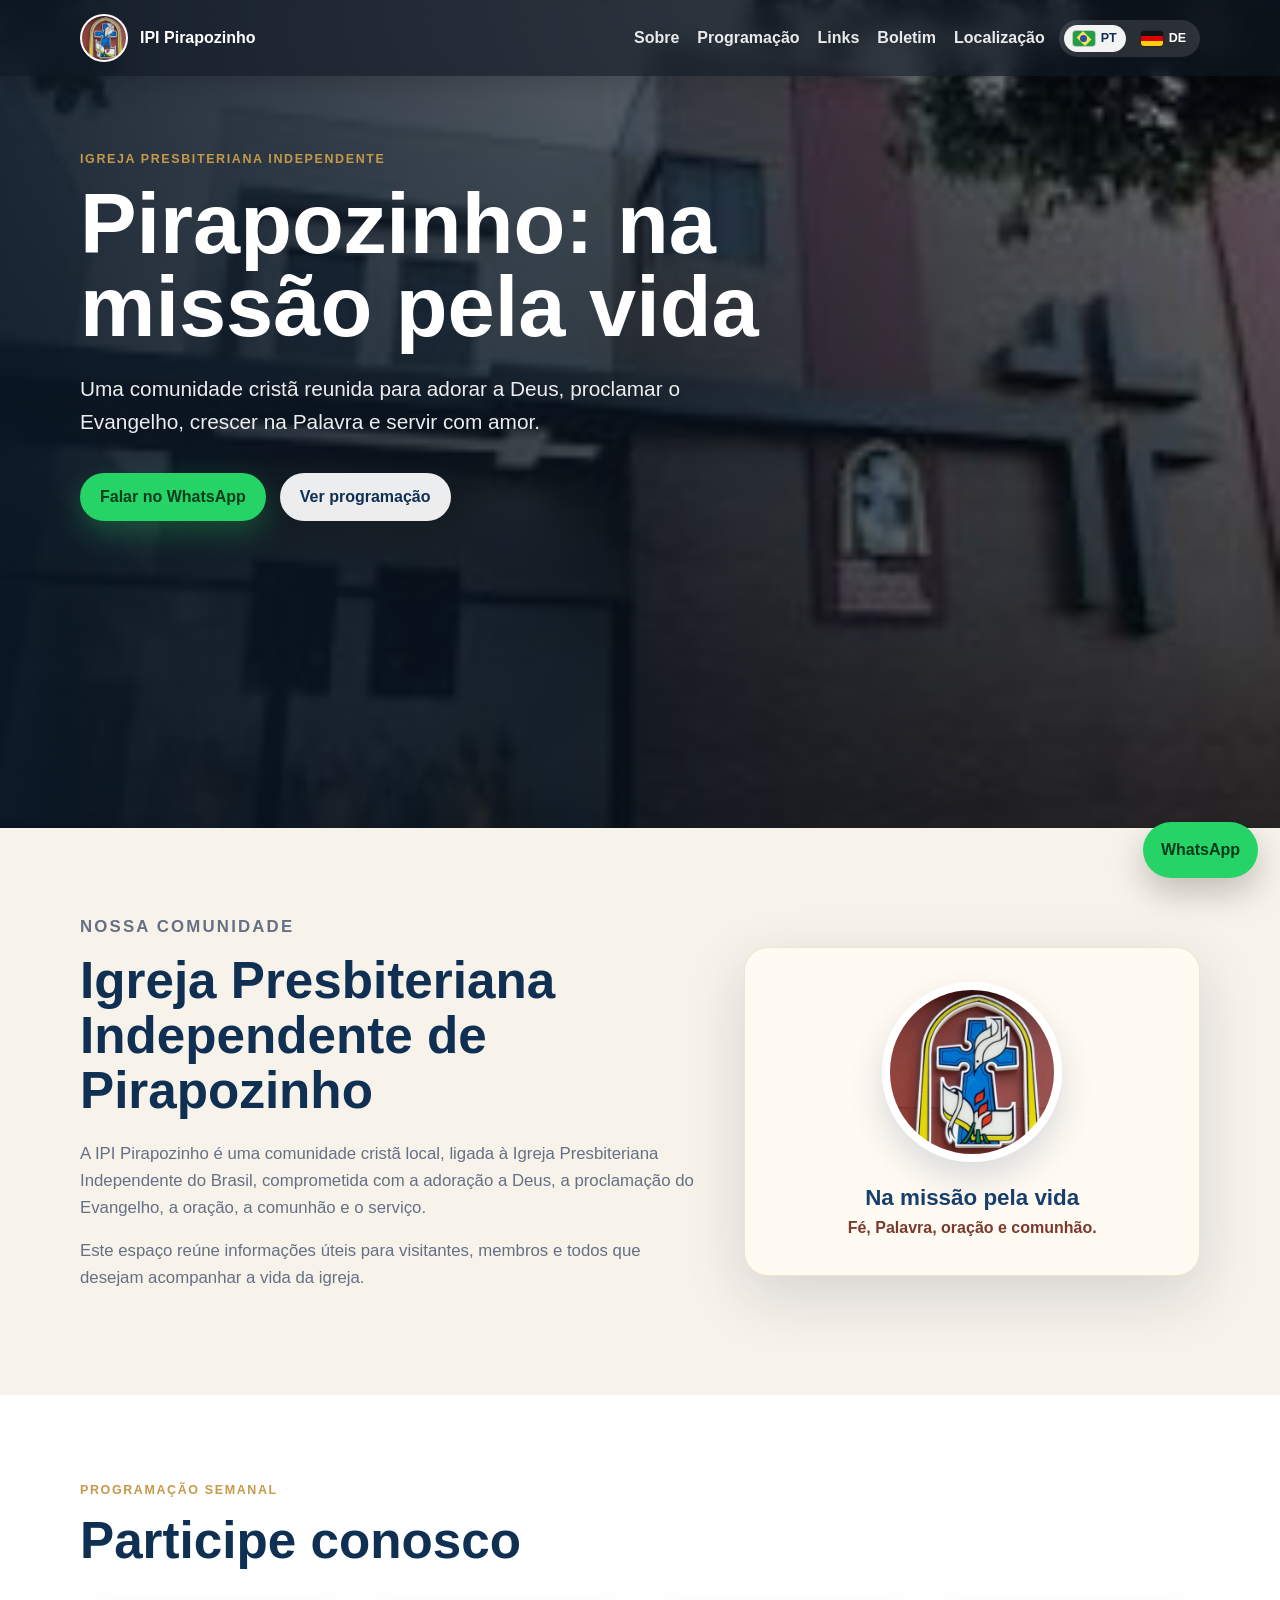
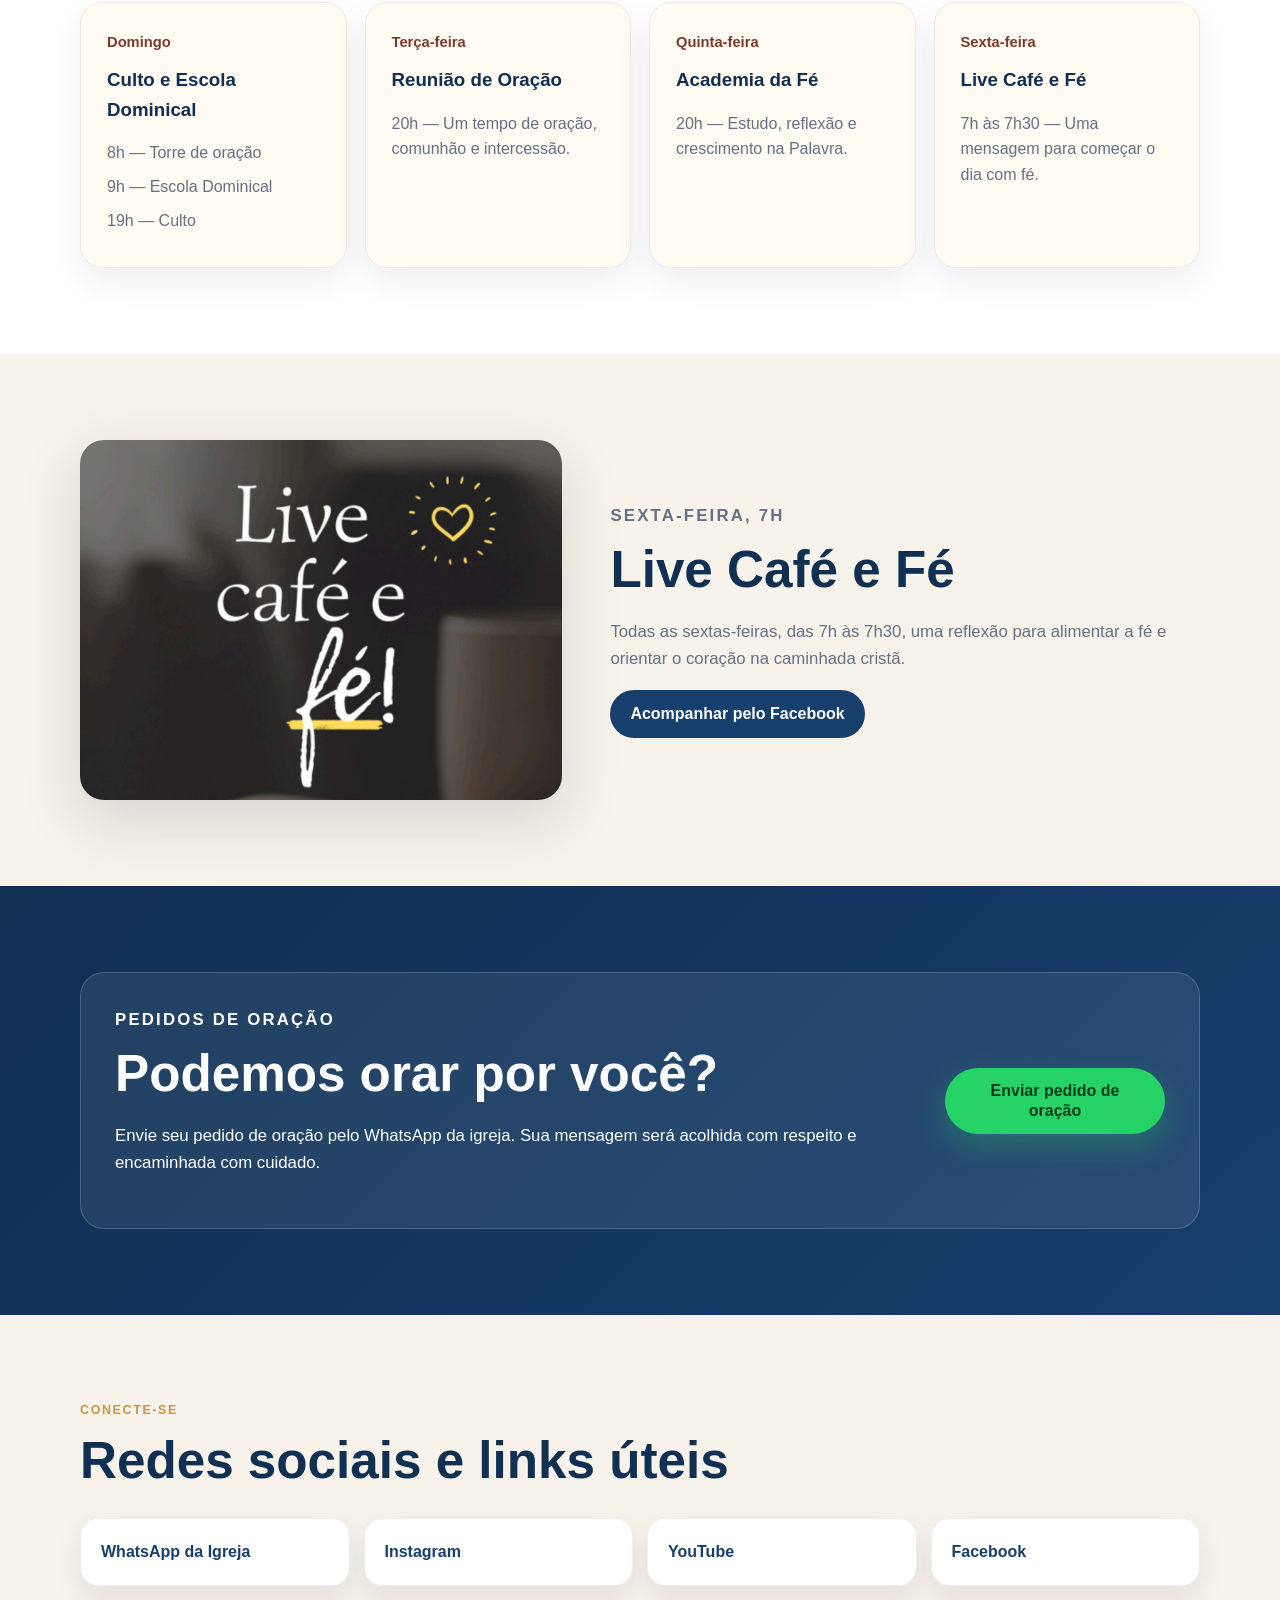
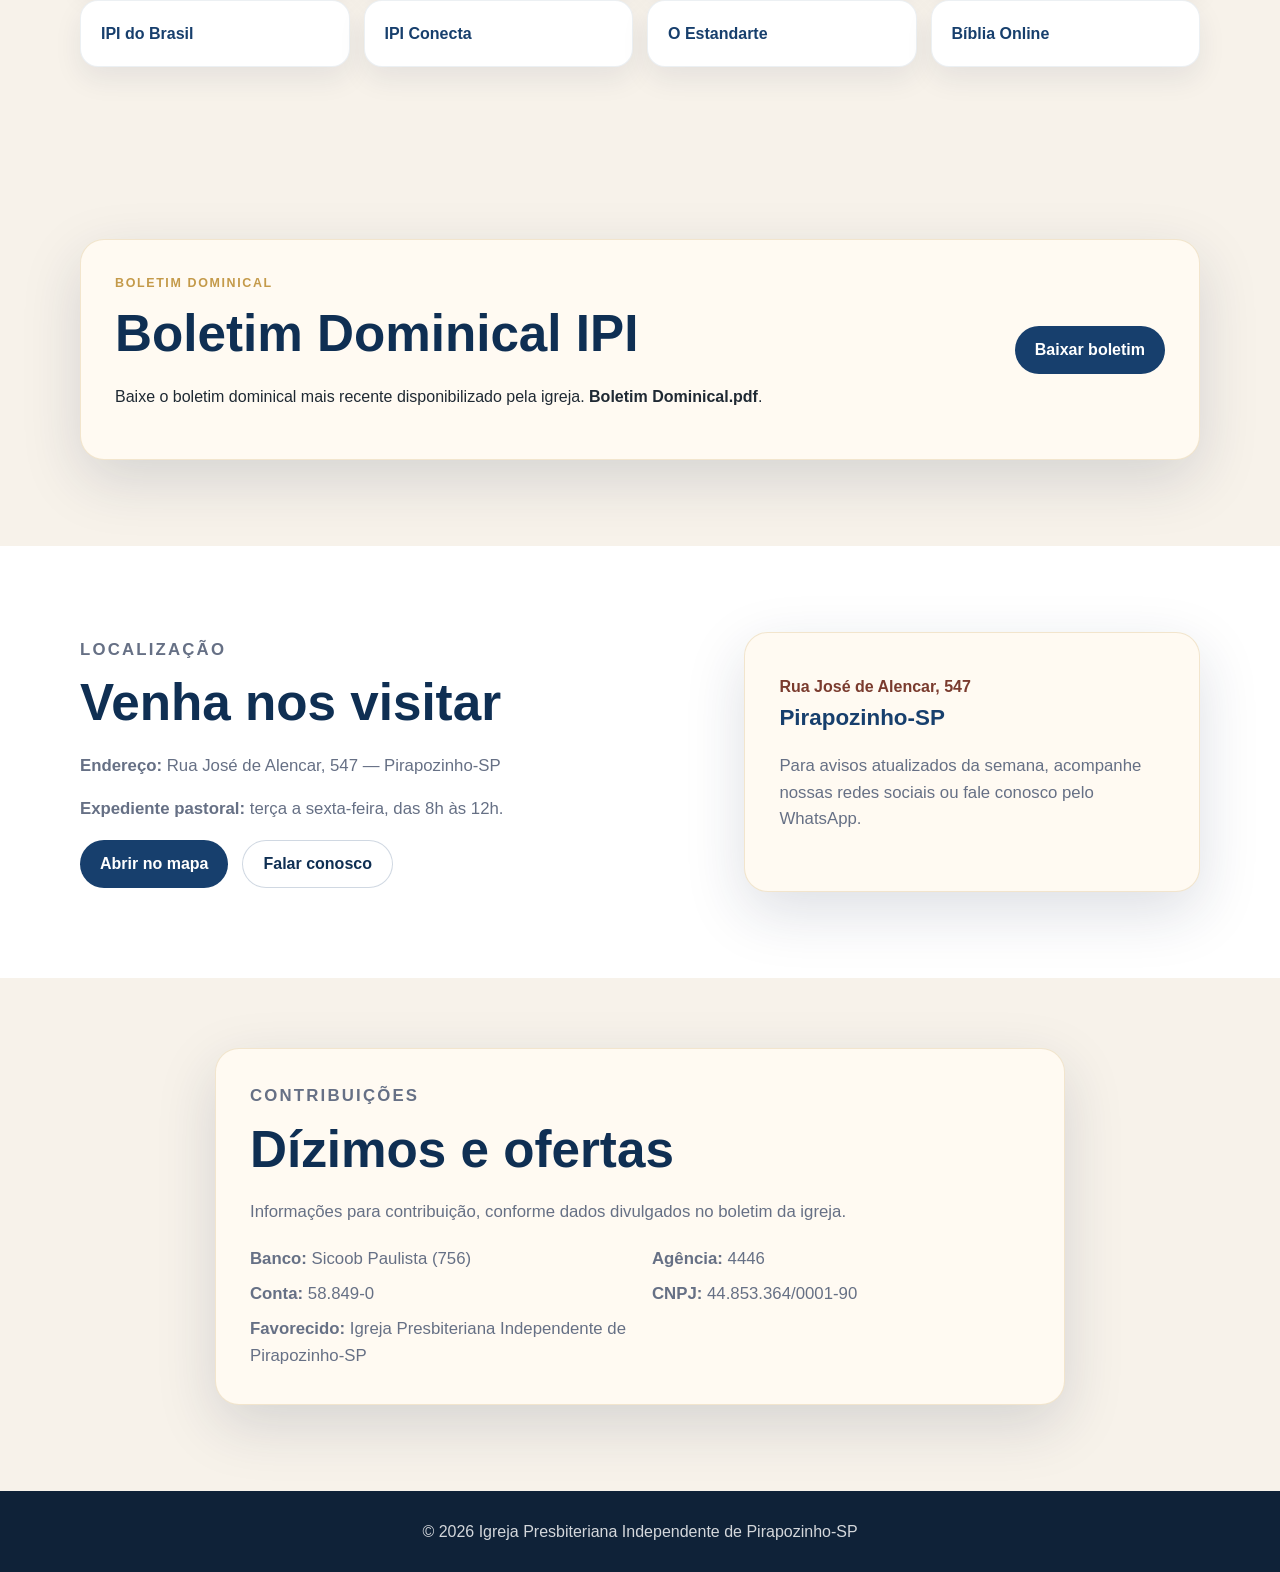
==== commit c2a17192: "Add files via upload correcao menu- dioma" ====
--- a/index.html
+++ b/index.html
@@ -14,7 +14,7 @@
   <link rel="icon" type="image/png" sizes="32x32" href="assets/favicon/favicon-32.png" />
   <link rel="icon" type="image/png" sizes="16x16" href="assets/favicon/favicon-16.png" />
   <link rel="apple-touch-icon" sizes="192x192" href="assets/favicon/favicon-192.png" />
-  <link rel="stylesheet" href="style.css" />
+  <link rel="stylesheet" href="style.css?v=4" />
 </head>
 <body>
   <header class="hero" id="inicio">
@@ -39,11 +39,13 @@
         </div>
 
         <div class="lang-switcher" aria-label="Selecionar idioma">
-          <button class="lang-button is-active" type="button" data-lang="pt" data-i18n="lang.pt">
-            🇧🇷 Português
+          <button class="lang-button is-active" type="button" data-lang="pt" aria-label="Ver site em português" title="Português">
+            <span class="flag-icon flag-br" aria-hidden="true"><span></span></span>
+            <span class="lang-label">PT</span>
           </button>
-          <button class="lang-button" type="button" data-lang="de" data-i18n="lang.de">
-            🇩🇪 Deutsch
+          <button class="lang-button" type="button" data-lang="de" aria-label="Webseite auf Deutsch anzeigen" title="Deutsch">
+            <span class="flag-icon flag-de" aria-hidden="true"><span></span></span>
+            <span class="lang-label">DE</span>
           </button>
         </div>
 
@@ -298,6 +300,6 @@
     </div>
   </footer>
 
-  <script src="script.js"></script>
+  <script src="script.js?v=4"></script>
 </body>
 </html>
--- a/style.css
+++ b/style.css
@@ -1,3 +1,627 @@
-:root{--bg:#f7f2ea;--paper:#fffaf2;--ink:#1f2933;--muted:#667085;--primary:#173f6d;--primary-dark:#0f2f53;--accent:#7a3b2e;--gold:#c49a4a;--whatsapp:#25d366;--shadow:0 20px 60px rgba(24,39,75,.15);--radius:24px}*{box-sizing:border-box}html{scroll-behavior:smooth;scroll-padding-top:88px}body{margin:0;font-family:Arial,Helvetica,sans-serif;color:var(--ink);background:var(--bg);line-height:1.6}a{color:inherit}img{max-width:100%;display:block}.hero{position:relative;min-height:92vh;background-image:url("assets/img/fachada-igreja.jpg");background-size:cover;background-position:center;color:#fff;overflow:hidden}.hero-overlay{position:absolute;inset:0;background:linear-gradient(90deg,rgba(11,24,39,.88),rgba(11,24,39,.58),rgba(11,24,39,.22)),linear-gradient(180deg,rgba(0,0,0,.25),rgba(0,0,0,.55))}.topbar{position:fixed;top:0;left:0;right:0;z-index:50;width:100%;margin:0;padding:14px max(16px,calc((100vw - 1120px)/2));display:flex;align-items:center;justify-content:space-between;background:rgba(15,24,35,.62);backdrop-filter:blur(12px);box-shadow:0 8px 24px rgba(0,0,0,.18)}.brand{display:inline-flex;align-items:center;gap:12px;text-decoration:none;font-weight:700}.brand img{width:48px;height:48px;object-fit:cover;border-radius:50%;background:#fff;border:2px solid rgba(255,255,255,.7)}.nav-links{display:flex;gap:20px}.nav-links a{color:#fff;text-decoration:none;font-weight:600;opacity:.9}.nav-links a:hover{opacity:1}.menu-toggle{display:none;border:0;background:rgba(255,255,255,.15);color:#fff;border-radius:12px;padding:10px 12px;font-size:1.4rem}.hero-content{position:relative;z-index:2;width:min(1120px,calc(100% - 32px));padding:150px 0 90px;max-width:760px;margin-left:max(16px,calc((100vw - 1120px)/2))}.eyebrow,.section-kicker{letter-spacing:.13em;text-transform:uppercase;font-size:.78rem;font-weight:800;color:var(--gold);margin:0 0 12px}.hero h1{font-size:clamp(2.5rem,7vw,5.3rem);line-height:.98;margin:0;max-width:780px}.hero-text{font-size:clamp(1.05rem,2vw,1.3rem);max-width:660px;color:rgba(255,255,255,.92);margin:24px 0 34px}.hero-actions,.location-actions{display:flex;flex-wrap:wrap;gap:14px}.btn{display:inline-flex;align-items:center;justify-content:center;min-height:48px;padding:13px 20px;border-radius:999px;text-decoration:none;font-weight:800;transition:transform .2s ease,box-shadow .2s ease}.btn:hover{transform:translateY(-2px)}.btn-whatsapp{background:var(--whatsapp);color:#093d1c;box-shadow:0 12px 30px rgba(37,211,102,.28)}.btn-light{background:rgba(255,255,255,.92);color:var(--primary-dark)}.btn-primary{background:var(--primary);color:#fff}.bordered{border:1px solid rgba(23,63,109,.2)}.section{padding:86px 0}.container{width:min(1120px,calc(100% - 32px));margin:0 auto}.split{display:grid;grid-template-columns:1.15fr .85fr;gap:48px;align-items:center}.reverse{grid-template-columns:.9fr 1.1fr}h2{font-size:clamp(2rem,4vw,3.2rem);line-height:1.08;margin:0 0 22px;color:var(--primary-dark)}.about p,.cafe p,.location p,.prayer p,.giving p{font-size:1.05rem;color:var(--muted)}.identity-card,.map-card,.giving-box,.prayer-box{background:var(--paper);border-radius:var(--radius);box-shadow:var(--shadow);padding:34px;border:1px solid rgba(196,154,74,.22)}.identity-card{text-align:center}.identity-card img{width:180px;aspect-ratio:1;object-fit:cover;border-radius:50%;margin:0 auto 18px;border:8px solid #fff;box-shadow:0 16px 35px rgba(23,63,109,.16)}.identity-card strong,.map-card strong{display:block;color:var(--primary);font-size:1.4rem}.identity-card span,.map-card span{color:var(--accent);font-weight:700}.program{background:#fff}.cards{display:grid;grid-template-columns:repeat(4,1fr);gap:18px;margin-top:34px}.card{background:var(--paper);border-radius:22px;padding:26px;border:1px solid rgba(23,63,109,.08);box-shadow:0 14px 34px rgba(24,39,75,.08)}.day{color:var(--accent);font-weight:800;font-size:.92rem}.card h3{color:var(--primary-dark);margin:10px 0 16px}.card p{margin:8px 0;color:var(--muted)}.image-frame{border-radius:var(--radius);overflow:hidden;box-shadow:var(--shadow);background:#fff}.image-frame img{width:100%;height:360px;object-fit:cover}.prayer{background:linear-gradient(135deg,var(--primary-dark),var(--primary));color:#fff}.prayer h2,.prayer p{color:#fff}.prayer-box{display:flex;align-items:center;justify-content:space-between;gap:24px;background:rgba(255,255,255,.08);border-color:rgba(255,255,255,.18);box-shadow:none}.links-grid{display:grid;grid-template-columns:repeat(4,1fr);gap:14px;margin-top:30px}.links-grid a{background:#fff;text-decoration:none;padding:20px;border-radius:18px;font-weight:800;color:var(--primary);box-shadow:0 12px 28px rgba(24,39,75,.08);border:1px solid rgba(23,63,109,.08)}.links-grid a:hover{outline:2px solid rgba(196,154,74,.5)}.location{background:#fff}.map-card{min-height:260px;display:flex;flex-direction:column;justify-content:center}.giving{padding-top:70px}.giving-box{max-width:850px}.bank-info{display:grid;grid-template-columns:repeat(2,minmax(0,1fr));gap:8px 24px;margin-top:20px}.bank-info p{margin:0}.floating-whatsapp{position:fixed;right:22px;bottom:22px;z-index:20;background:var(--whatsapp);color:#063b1b;text-decoration:none;padding:15px 18px;border-radius:999px;font-weight:900;box-shadow:0 14px 35px rgba(0,0,0,.22)}footer{background:#0f2238;color:rgba(255,255,255,.82);padding:28px 0}.footer-content{display:flex;justify-content:space-between;gap:18px;flex-wrap:wrap;font-size:.95rem}@media(max-width:900px){.nav-links{display:none;position:absolute;top:82px;left:0;right:0;background:rgba(15,34,56,.96);border-radius:18px;padding:16px;flex-direction:column}.nav-links.open{display:flex}.menu-toggle{display:inline-flex}.split,.reverse{grid-template-columns:1fr}.cards,.links-grid{grid-template-columns:repeat(2,1fr)}.hero-content{padding-top:84px}.prayer-box{align-items:flex-start;flex-direction:column}.bank-info{grid-template-columns:1fr}}@media(max-width:560px){.section{padding:62px 0}.cards,.links-grid{grid-template-columns:1fr}.hero{min-height:88vh}.hero-content{padding-bottom:70px}.brand span{font-size:.95rem}.floating-whatsapp{right:14px;bottom:14px}}
-
-.bulletin-box{background:var(--paper);border:1px solid rgba(196,154,74,.22);border-radius:var(--radius);padding:34px;box-shadow:var(--shadow);display:flex;align-items:center;justify-content:space-between;gap:24px}.bulletin-box p{max-width:680px}.footer-content{justify-content:center;text-align:center}.footer-content p{margin:0}
+:root {
+  --bg: #f7f2ea;
+  --paper: #fffaf2;
+  --ink: #1f2933;
+  --muted: #667085;
+  --primary: #173f6d;
+  --primary-dark: #0f2f53;
+  --accent: #7a3b2e;
+  --gold: #c49a4a;
+  --whatsapp: #25d366;
+  --shadow: 0 20px 60px rgba(24, 39, 75, 0.15);
+  --radius: 24px;
+}
+
+* {
+  box-sizing: border-box;
+}
+
+html {
+  scroll-behavior: smooth;
+  scroll-padding-top: 88px;
+}
+
+body {
+  margin: 0;
+  font-family: Arial, Helvetica, sans-serif;
+  color: var(--ink);
+  background: var(--bg);
+  line-height: 1.6;
+}
+
+a {
+  color: inherit;
+}
+
+img {
+  max-width: 100%;
+  display: block;
+}
+
+.hero {
+  position: relative;
+  min-height: 92vh;
+  background-image: url("assets/img/fachada-igreja.jpg");
+  background-size: cover;
+  background-position: center;
+  color: #fff;
+  overflow: hidden;
+}
+
+.hero-overlay {
+  position: absolute;
+  inset: 0;
+  background:
+    linear-gradient(90deg, rgba(11, 24, 39, 0.88), rgba(11, 24, 39, 0.58), rgba(11, 24, 39, 0.22)),
+    linear-gradient(180deg, rgba(0, 0, 0, 0.25), rgba(0, 0, 0, 0.55));
+}
+
+.topbar {
+  position: fixed;
+  top: 0;
+  left: 0;
+  right: 0;
+  z-index: 50;
+  width: 100%;
+  margin: 0;
+  padding: 14px max(16px, calc((100vw - 1120px) / 2));
+  display: flex;
+  align-items: center;
+  justify-content: space-between;
+  gap: 16px;
+  background: rgba(15, 24, 35, 0.62);
+  backdrop-filter: blur(12px);
+  box-shadow: 0 8px 24px rgba(0, 0, 0, 0.18);
+}
+
+.brand {
+  display: inline-flex;
+  align-items: center;
+  gap: 12px;
+  text-decoration: none;
+  font-weight: 700;
+}
+
+.brand img {
+  width: 48px;
+  height: 48px;
+  object-fit: cover;
+  border-radius: 50%;
+  background: #fff;
+  border: 2px solid rgba(255, 255, 255, 0.7);
+}
+
+.topbar-actions {
+  display: flex;
+  align-items: center;
+  gap: 14px;
+  flex-wrap: nowrap;
+}
+
+.nav-links {
+  display: flex;
+  gap: 18px;
+  align-items: center;
+  flex-shrink: 0;
+}
+
+.nav-links a {
+  color: #fff;
+  text-decoration: none;
+  font-weight: 600;
+  opacity: 0.9;
+}
+
+.nav-links a:hover {
+  opacity: 1;
+}
+
+.lang-switcher {
+  display: inline-flex;
+  align-items: center;
+  gap: 6px;
+  padding: 5px;
+  border-radius: 999px;
+  background: rgba(255, 255, 255, 0.12);
+  flex-shrink: 0;
+}
+
+.lang-button {
+  border: 0;
+  border-radius: 999px;
+  padding: 6px 9px;
+  background: transparent;
+  color: #fff;
+  font-weight: 800;
+  font-size: 0.78rem;
+  cursor: pointer;
+  display: inline-flex;
+  align-items: center;
+  gap: 6px;
+  line-height: 1;
+  transition: background 0.2s ease, color 0.2s ease, transform 0.2s ease;
+}
+
+.lang-button:hover {
+  transform: translateY(-1px);
+}
+
+.lang-button.is-active {
+  background: rgba(255, 255, 255, 0.94);
+  color: var(--primary-dark);
+}
+
+.flag-icon {
+  position: relative;
+  display: inline-block;
+  width: 22px;
+  height: 15px;
+  overflow: hidden;
+  border-radius: 3px;
+  box-shadow: 0 0 0 1px rgba(0, 0, 0, 0.18);
+  background: #fff;
+}
+
+.flag-br {
+  background: #229e45;
+}
+
+.flag-br::before {
+  content: "";
+  position: absolute;
+  inset: 3px 5px;
+  background: #f8e05f;
+  transform: rotate(45deg);
+}
+
+.flag-br::after {
+  content: "";
+  position: absolute;
+  width: 7px;
+  height: 7px;
+  left: 7.5px;
+  top: 4px;
+  border-radius: 50%;
+  background: #2b4f9c;
+}
+
+.flag-de {
+  background: linear-gradient(to bottom, #111 0 33.33%, #dd0000 33.33% 66.66%, #ffce00 66.66% 100%);
+}
+
+.menu-toggle {
+  display: none;
+  border: 0;
+  background: rgba(255, 255, 255, 0.15);
+  color: #fff;
+  border-radius: 12px;
+  padding: 10px 12px;
+  font-size: 1.4rem;
+}
+
+.hero-content {
+  position: relative;
+  z-index: 2;
+  width: min(1120px, calc(100% - 32px));
+  padding: 150px 0 90px;
+  max-width: 760px;
+  margin-left: max(16px, calc((100vw - 1120px) / 2));
+}
+
+.eyebrow,
+.section-kicker {
+  letter-spacing: 0.13em;
+  text-transform: uppercase;
+  font-size: 0.78rem;
+  font-weight: 800;
+  color: var(--gold);
+  margin: 0 0 12px;
+}
+
+.hero h1 {
+  font-size: clamp(2.5rem, 7vw, 5.3rem);
+  line-height: 0.98;
+  margin: 0;
+  max-width: 780px;
+}
+
+.hero-text {
+  font-size: clamp(1.05rem, 2vw, 1.3rem);
+  max-width: 660px;
+  color: rgba(255, 255, 255, 0.92);
+  margin: 24px 0 34px;
+}
+
+.hero-actions,
+.location-actions {
+  display: flex;
+  flex-wrap: wrap;
+  gap: 14px;
+}
+
+.btn {
+  display: inline-flex;
+  align-items: center;
+  justify-content: center;
+  text-align: center;
+  line-height: 1.25;
+  min-height: 48px;
+  padding: 13px 20px;
+  border-radius: 999px;
+  text-decoration: none;
+  font-weight: 800;
+  transition: transform 0.2s ease, box-shadow 0.2s ease;
+}
+
+.btn:hover {
+  transform: translateY(-2px);
+}
+
+.btn-whatsapp {
+  background: var(--whatsapp);
+  color: #093d1c;
+  box-shadow: 0 12px 30px rgba(37, 211, 102, 0.28);
+}
+
+.btn-light {
+  background: rgba(255, 255, 255, 0.92);
+  color: var(--primary-dark);
+}
+
+.btn-primary {
+  background: var(--primary);
+  color: #fff;
+}
+
+.bordered {
+  border: 1px solid rgba(23, 63, 109, 0.2);
+}
+
+.section {
+  padding: 86px 0;
+}
+
+.container {
+  width: min(1120px, calc(100% - 32px));
+  margin: 0 auto;
+}
+
+.split {
+  display: grid;
+  grid-template-columns: 1.15fr 0.85fr;
+  gap: 48px;
+  align-items: center;
+}
+
+.reverse {
+  grid-template-columns: 0.9fr 1.1fr;
+}
+
+h2 {
+  font-size: clamp(2rem, 4vw, 3.2rem);
+  line-height: 1.08;
+  margin: 0 0 22px;
+  color: var(--primary-dark);
+}
+
+.about p,
+.cafe p,
+.location p,
+.prayer p,
+.giving p {
+  font-size: 1.05rem;
+  color: var(--muted);
+}
+
+.identity-card,
+.map-card,
+.giving-box,
+.prayer-box {
+  background: var(--paper);
+  border-radius: var(--radius);
+  box-shadow: var(--shadow);
+  padding: 34px;
+  border: 1px solid rgba(196, 154, 74, 0.22);
+}
+
+.identity-card {
+  text-align: center;
+}
+
+.identity-card img {
+  width: 180px;
+  aspect-ratio: 1;
+  object-fit: cover;
+  border-radius: 50%;
+  margin: 0 auto 18px;
+  border: 8px solid #fff;
+  box-shadow: 0 16px 35px rgba(23, 63, 109, 0.16);
+}
+
+.identity-card strong,
+.map-card strong {
+  display: block;
+  color: var(--primary);
+  font-size: 1.4rem;
+}
+
+.identity-card span,
+.map-card span {
+  color: var(--accent);
+  font-weight: 700;
+}
+
+.program {
+  background: #fff;
+}
+
+.cards {
+  display: grid;
+  grid-template-columns: repeat(4, 1fr);
+  gap: 18px;
+  margin-top: 34px;
+}
+
+.card {
+  background: var(--paper);
+  border-radius: 22px;
+  padding: 26px;
+  border: 1px solid rgba(23, 63, 109, 0.08);
+  box-shadow: 0 14px 34px rgba(24, 39, 75, 0.08);
+}
+
+.day {
+  color: var(--accent);
+  font-weight: 800;
+  font-size: 0.92rem;
+}
+
+.card h3 {
+  color: var(--primary-dark);
+  margin: 10px 0 16px;
+}
+
+.card p {
+  margin: 8px 0;
+  color: var(--muted);
+}
+
+.image-frame {
+  border-radius: var(--radius);
+  overflow: hidden;
+  box-shadow: var(--shadow);
+  background: #fff;
+}
+
+.image-frame img {
+  width: 100%;
+  height: 360px;
+  object-fit: cover;
+}
+
+.prayer {
+  background: linear-gradient(135deg, var(--primary-dark), var(--primary));
+  color: #fff;
+}
+
+.prayer h2,
+.prayer p {
+  color: #fff;
+}
+
+.prayer-box {
+  display: flex;
+  align-items: center;
+  justify-content: space-between;
+  gap: 24px;
+  background: rgba(255, 255, 255, 0.08);
+  border-color: rgba(255, 255, 255, 0.18);
+  box-shadow: none;
+}
+
+.prayer-box .btn {
+  min-width: 220px;
+  max-width: 260px;
+  white-space: normal;
+}
+
+.links-grid {
+  display: grid;
+  grid-template-columns: repeat(4, 1fr);
+  gap: 14px;
+  margin-top: 30px;
+}
+
+.links-grid a {
+  background: #fff;
+  text-decoration: none;
+  padding: 20px;
+  border-radius: 18px;
+  font-weight: 800;
+  color: var(--primary);
+  box-shadow: 0 12px 28px rgba(24, 39, 75, 0.08);
+  border: 1px solid rgba(23, 63, 109, 0.08);
+}
+
+.links-grid a:hover {
+  outline: 2px solid rgba(196, 154, 74, 0.5);
+}
+
+.bulletin-box {
+  background: var(--paper);
+  border: 1px solid rgba(196, 154, 74, 0.22);
+  border-radius: var(--radius);
+  padding: 34px;
+  box-shadow: var(--shadow);
+  display: flex;
+  align-items: center;
+  justify-content: space-between;
+  gap: 24px;
+}
+
+.bulletin-box p {
+  max-width: 680px;
+}
+
+.location {
+  background: #fff;
+}
+
+.map-card {
+  min-height: 260px;
+  display: flex;
+  flex-direction: column;
+  justify-content: center;
+}
+
+.giving {
+  padding-top: 70px;
+}
+
+.giving-box {
+  max-width: 850px;
+}
+
+.bank-info {
+  display: grid;
+  grid-template-columns: repeat(2, minmax(0, 1fr));
+  gap: 8px 24px;
+  margin-top: 20px;
+}
+
+.bank-info p {
+  margin: 0;
+}
+
+.floating-whatsapp {
+  position: fixed;
+  right: 22px;
+  bottom: 22px;
+  z-index: 20;
+  background: var(--whatsapp);
+  color: #063b1b;
+  text-decoration: none;
+  padding: 15px 18px;
+  border-radius: 999px;
+  font-weight: 900;
+  box-shadow: 0 14px 35px rgba(0, 0, 0, 0.22);
+}
+
+footer {
+  background: #0f2238;
+  color: rgba(255, 255, 255, 0.82);
+  padding: 28px 0;
+}
+
+.footer-content {
+  justify-content: center;
+  text-align: center;
+}
+
+.footer-content p {
+  margin: 0;
+}
+
+@media (max-width: 900px) {
+  .topbar {
+    align-items: center;
+  }
+
+  .topbar-actions {
+    justify-content: flex-end;
+  }
+
+  .nav-links {
+    display: none;
+    position: absolute;
+    top: 82px;
+    left: 16px;
+    right: 16px;
+    background: rgba(15, 34, 56, 0.96);
+    border-radius: 18px;
+    padding: 16px;
+    flex-direction: column;
+  }
+
+  .nav-links.open {
+    display: flex;
+  }
+
+  .menu-toggle {
+    display: inline-flex;
+  }
+
+  .split,
+  .reverse {
+    grid-template-columns: 1fr;
+  }
+
+  .cards,
+  .links-grid {
+    grid-template-columns: repeat(2, 1fr);
+  }
+
+  .hero-content {
+    padding-top: 120px;
+  }
+
+  .prayer-box,
+  .bulletin-box {
+    align-items: flex-start;
+    flex-direction: column;
+  }
+
+  .bank-info {
+    grid-template-columns: 1fr;
+  }
+}
+
+@media (max-width: 560px) {
+  .section {
+    padding: 62px 0;
+  }
+
+  .topbar {
+    padding-top: 12px;
+    padding-bottom: 12px;
+  }
+
+  .topbar-actions {
+    gap: 8px;
+  }
+
+  .lang-switcher {
+    padding: 4px;
+  }
+
+  .lang-button {
+    padding: 6px 8px;
+  }
+
+  .lang-label {
+    display: none;
+  }
+
+  .cards,
+  .links-grid {
+    grid-template-columns: 1fr;
+  }
+
+  .hero {
+    min-height: 88vh;
+  }
+
+  .hero-content {
+    padding-top: 148px;
+    padding-bottom: 70px;
+  }
+
+  .brand span {
+    font-size: 0.95rem;
+  }
+
+  .floating-whatsapp {
+    right: 14px;
+    bottom: 14px;
+  }
+}
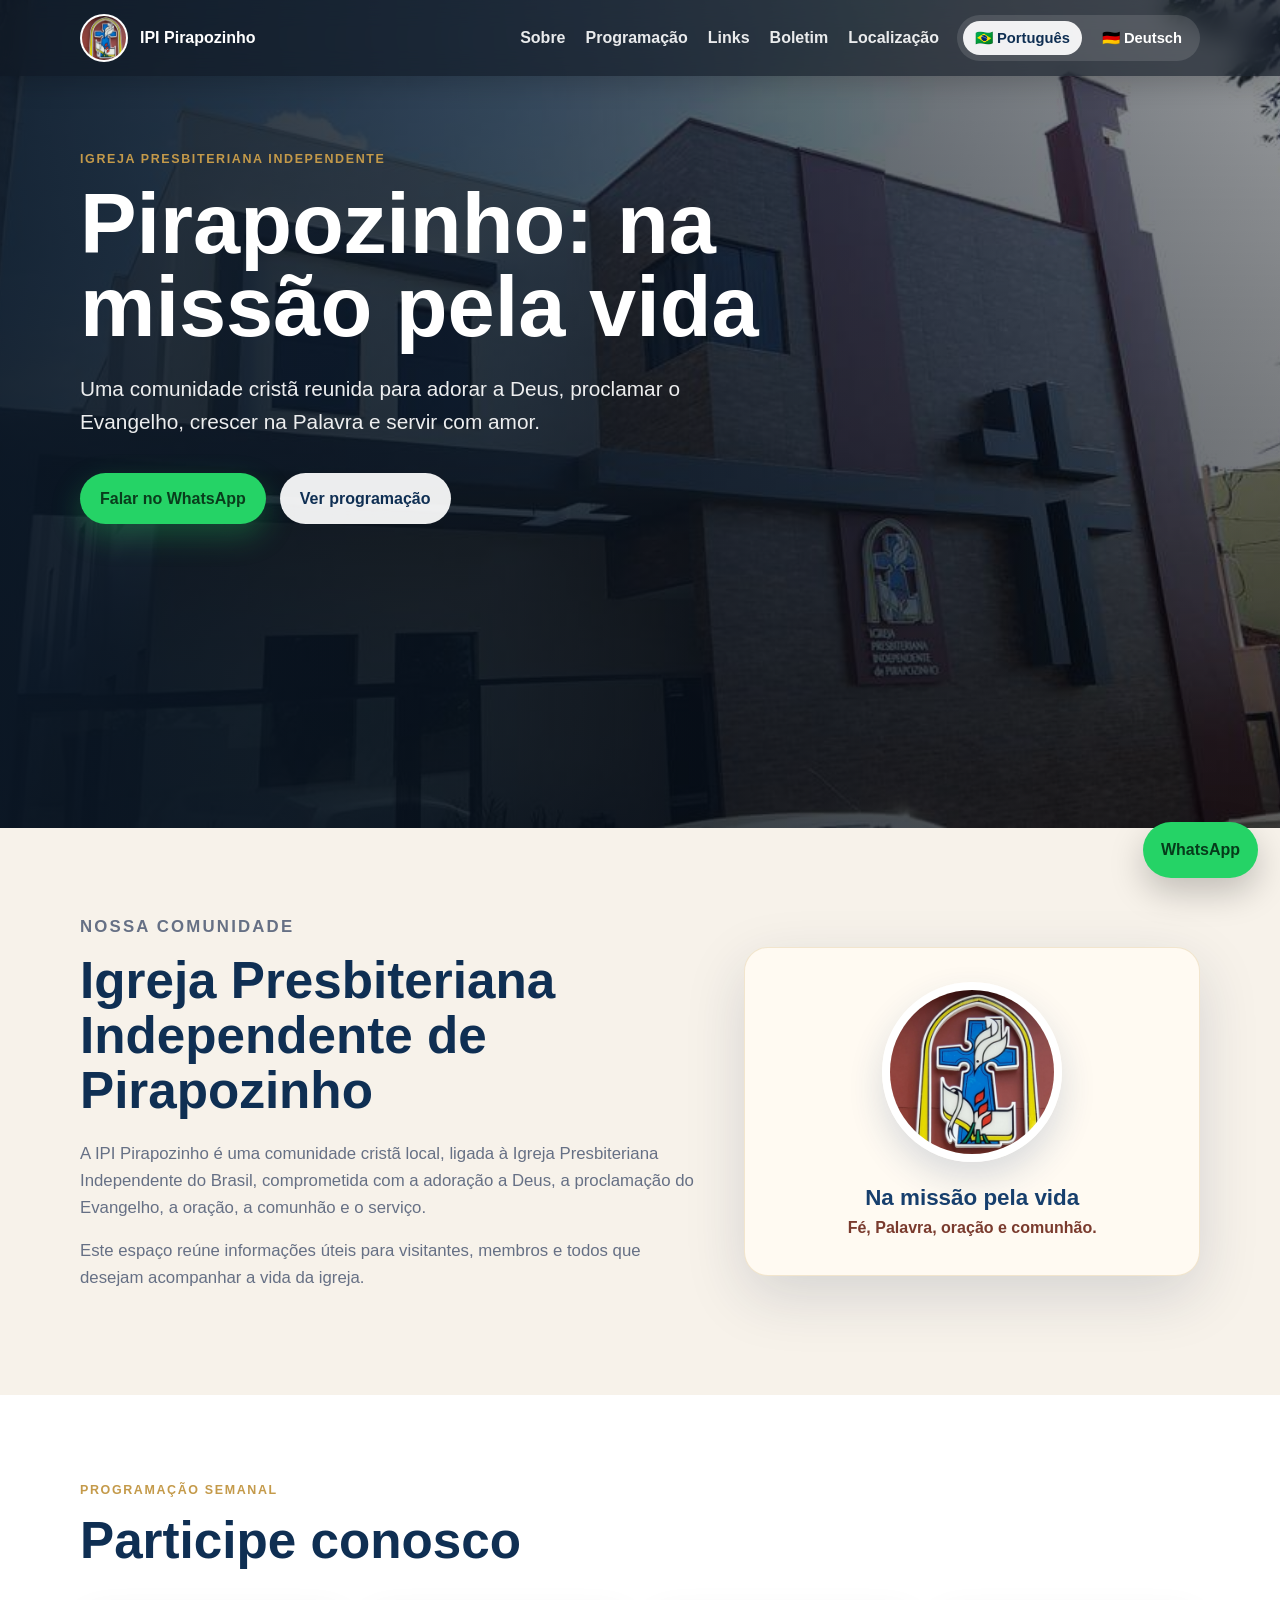
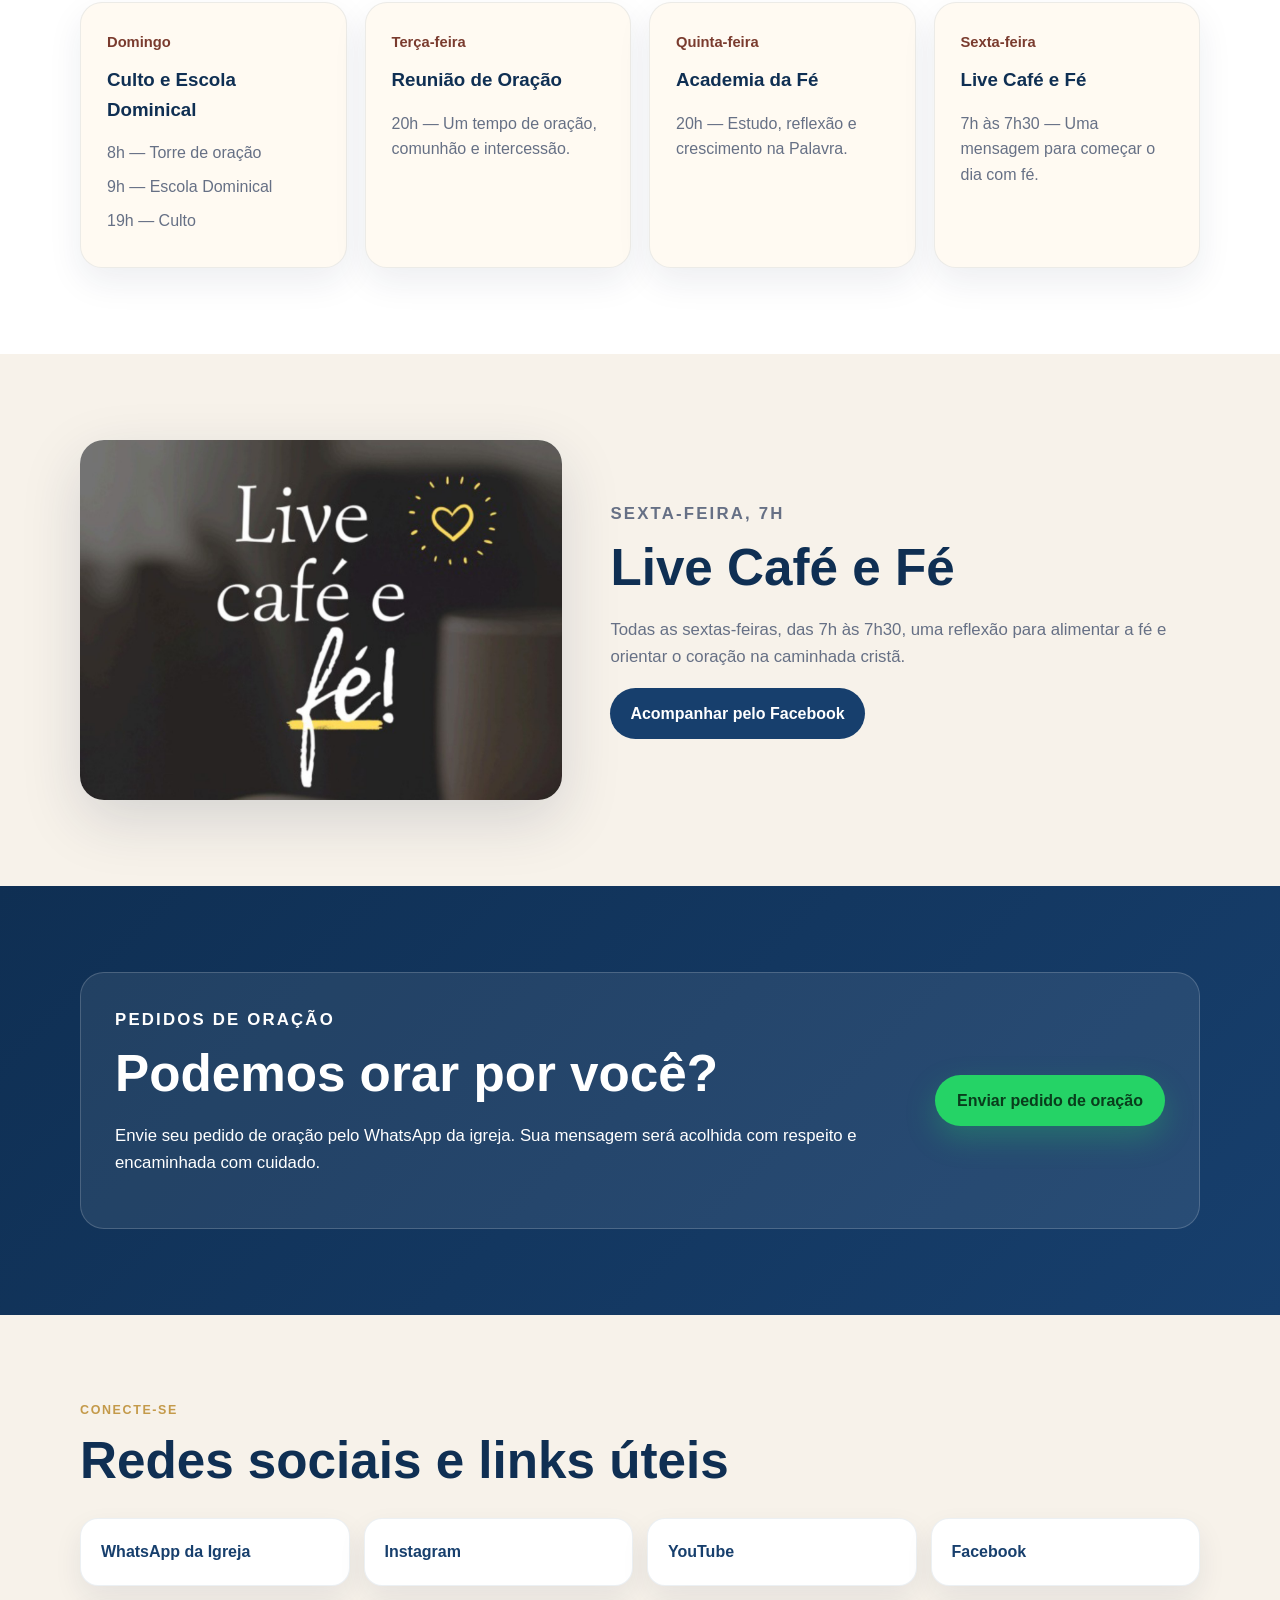
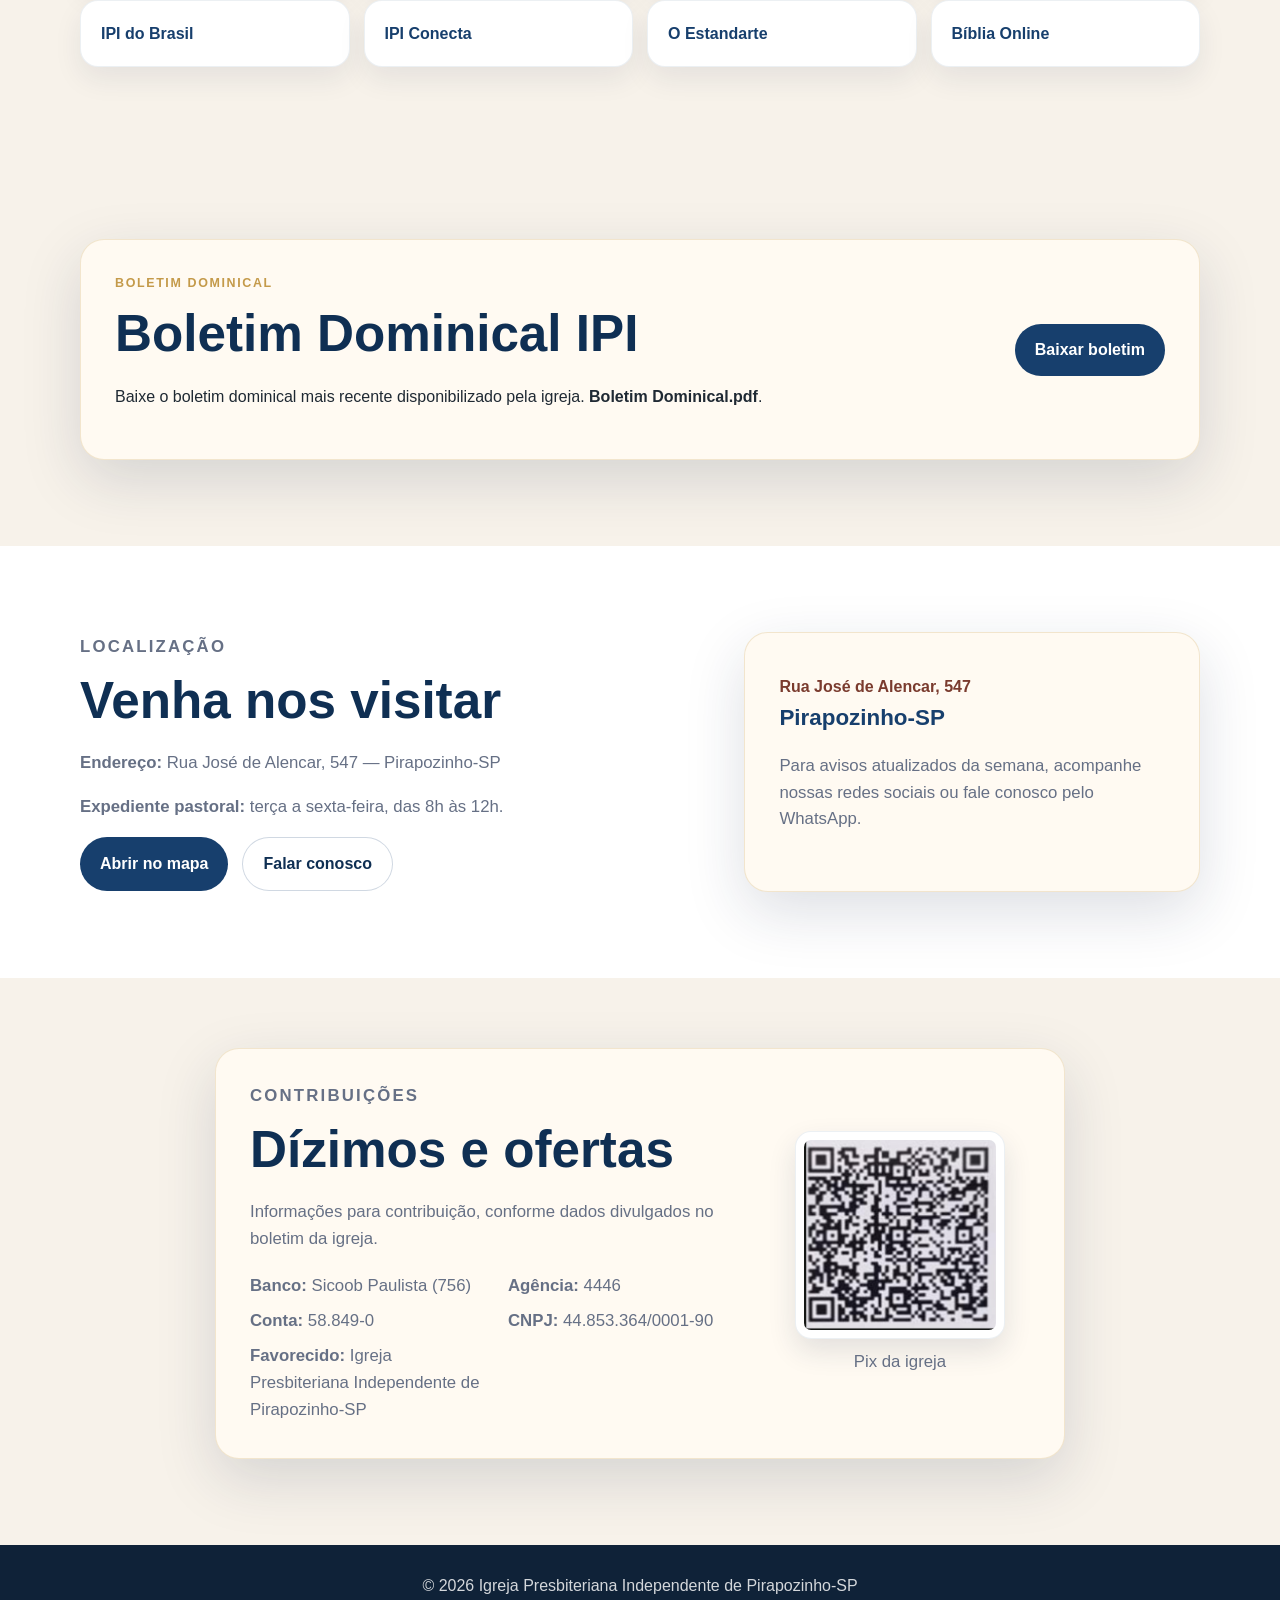
==== commit 8e9008e9: "Add files via upload # Atualização com QR Code Pix  Arquivos incluídos: - index.html - style.css" ====
--- a/index.html
+++ b/index.html
@@ -14,7 +14,7 @@
   <link rel="icon" type="image/png" sizes="32x32" href="assets/favicon/favicon-32.png" />
   <link rel="icon" type="image/png" sizes="16x16" href="assets/favicon/favicon-16.png" />
   <link rel="apple-touch-icon" sizes="192x192" href="assets/favicon/favicon-192.png" />
-  <link rel="stylesheet" href="style.css?v=4" />
+  <link rel="stylesheet" href="style.css" />
 </head>
 <body>
   <header class="hero" id="inicio">
@@ -39,13 +39,11 @@
         </div>
 
         <div class="lang-switcher" aria-label="Selecionar idioma">
-          <button class="lang-button is-active" type="button" data-lang="pt" aria-label="Ver site em português" title="Português">
-            <span class="flag-icon flag-br" aria-hidden="true"><span></span></span>
-            <span class="lang-label">PT</span>
+          <button class="lang-button is-active" type="button" data-lang="pt" data-i18n="lang.pt">
+            🇧🇷 Português
           </button>
-          <button class="lang-button" type="button" data-lang="de" aria-label="Webseite auf Deutsch anzeigen" title="Deutsch">
-            <span class="flag-icon flag-de" aria-hidden="true"><span></span></span>
-            <span class="lang-label">DE</span>
+          <button class="lang-button" type="button" data-lang="de" data-i18n="lang.de">
+            🇩🇪 Deutsch
           </button>
         </div>
 
@@ -252,7 +250,8 @@
     </section>
 
     <section class="section giving">
-      <div class="container giving-box">
+    <div class="container giving-box giving-layout">
+      <div class="giving-content">
         <p class="section-kicker" data-i18n="giving.kicker">Contribuições</p>
         <h2 data-i18n="giving.title">Dízimos e ofertas</h2>
         <p data-i18n="giving.text">Informações para contribuição, conforme dados divulgados no boletim da igreja.</p>
@@ -279,8 +278,14 @@
           </p>
         </div>
       </div>
-    </section>
-  </main>
+
+      <div class="giving-qr">
+        <img src="assets/img/qrcode-pix.png" alt="QR Code Pix da Igreja Presbiteriana Independente de Pirapozinho" />
+        <p class="qr-caption">Pix da igreja</p>
+      </div>
+    </div>
+  </section>
+</main>
 
   <a
     class="floating-whatsapp"
@@ -300,6 +305,6 @@
     </div>
   </footer>
 
-  <script src="script.js?v=4"></script>
+  <script src="script.js"></script>
 </body>
 </html>
--- a/style.css
+++ b/style.css
@@ -94,15 +94,12 @@
 .topbar-actions {
   display: flex;
   align-items: center;
-  gap: 14px;
-  flex-wrap: nowrap;
+  gap: 18px;
 }
 
 .nav-links {
   display: flex;
-  gap: 18px;
-  align-items: center;
-  flex-shrink: 0;
+  gap: 20px;
 }
 
 .nav-links a {
@@ -119,26 +116,21 @@
 .lang-switcher {
   display: inline-flex;
   align-items: center;
-  gap: 6px;
-  padding: 5px;
+  gap: 8px;
+  padding: 6px;
   border-radius: 999px;
   background: rgba(255, 255, 255, 0.12);
-  flex-shrink: 0;
 }
 
 .lang-button {
   border: 0;
   border-radius: 999px;
-  padding: 6px 9px;
+  padding: 8px 12px;
   background: transparent;
   color: #fff;
-  font-weight: 800;
-  font-size: 0.78rem;
+  font-weight: 700;
+  font-size: 0.92rem;
   cursor: pointer;
-  display: inline-flex;
-  align-items: center;
-  gap: 6px;
-  line-height: 1;
   transition: background 0.2s ease, color 0.2s ease, transform 0.2s ease;
 }
 
@@ -147,46 +139,8 @@
 }
 
 .lang-button.is-active {
-  background: rgba(255, 255, 255, 0.94);
+  background: rgba(255, 255, 255, 0.92);
   color: var(--primary-dark);
-}
-
-.flag-icon {
-  position: relative;
-  display: inline-block;
-  width: 22px;
-  height: 15px;
-  overflow: hidden;
-  border-radius: 3px;
-  box-shadow: 0 0 0 1px rgba(0, 0, 0, 0.18);
-  background: #fff;
-}
-
-.flag-br {
-  background: #229e45;
-}
-
-.flag-br::before {
-  content: "";
-  position: absolute;
-  inset: 3px 5px;
-  background: #f8e05f;
-  transform: rotate(45deg);
-}
-
-.flag-br::after {
-  content: "";
-  position: absolute;
-  width: 7px;
-  height: 7px;
-  left: 7.5px;
-  top: 4px;
-  border-radius: 50%;
-  background: #2b4f9c;
-}
-
-.flag-de {
-  background: linear-gradient(to bottom, #111 0 33.33%, #dd0000 33.33% 66.66%, #ffce00 66.66% 100%);
 }
 
 .menu-toggle {
@@ -243,8 +197,6 @@
   display: inline-flex;
   align-items: center;
   justify-content: center;
-  text-align: center;
-  line-height: 1.25;
   min-height: 48px;
   padding: 13px 20px;
   border-radius: 999px;
@@ -417,12 +369,6 @@
   background: rgba(255, 255, 255, 0.08);
   border-color: rgba(255, 255, 255, 0.18);
   box-shadow: none;
-}
-
-.prayer-box .btn {
-  min-width: 220px;
-  max-width: 260px;
-  white-space: normal;
 }
 
 .links-grid {
@@ -524,10 +470,11 @@
 
 @media (max-width: 900px) {
   .topbar {
-    align-items: center;
+    align-items: flex-start;
   }
 
   .topbar-actions {
+    flex-wrap: wrap;
     justify-content: flex-end;
   }
 
@@ -587,19 +534,17 @@
   }
 
   .topbar-actions {
-    gap: 8px;
+    width: 100%;
+    justify-content: space-between;
   }
 
   .lang-switcher {
-    padding: 4px;
+    width: 100%;
+    justify-content: center;
   }
 
   .lang-button {
-    padding: 6px 8px;
-  }
-
-  .lang-label {
-    display: none;
+    flex: 1;
   }
 
   .cards,
@@ -625,3 +570,61 @@
     bottom: 14px;
   }
 }
+
+
+/* Ajustes do botão de oração */
+.prayer-box .btn-whatsapp {
+  text-align: center;
+  white-space: normal;
+  min-width: 230px;
+  padding-left: 22px;
+  padding-right: 22px;
+}
+
+/* Dízimos e ofertas com QR Code */
+.giving-layout {
+  display: grid;
+  grid-template-columns: 1.25fr 260px;
+  gap: 28px;
+  align-items: center;
+}
+
+.giving-content {
+  min-width: 0;
+}
+
+.giving-qr {
+  display: flex;
+  flex-direction: column;
+  align-items: center;
+  justify-content: center;
+  gap: 10px;
+}
+
+.giving-qr img {
+  width: 210px;
+  max-width: 100%;
+  height: auto;
+  background: #fff;
+  padding: 8px;
+  border-radius: 16px;
+  box-shadow: 0 12px 28px rgba(24, 39, 75, 0.12);
+  border: 1px solid rgba(23, 63, 109, 0.08);
+}
+
+.qr-caption {
+  margin: 0;
+  font-size: 0.95rem;
+  color: var(--muted);
+  text-align: center;
+}
+
+@media (max-width: 900px) {
+  .giving-layout {
+    grid-template-columns: 1fr;
+  }
+
+  .giving-qr {
+    margin-top: 8px;
+  }
+}
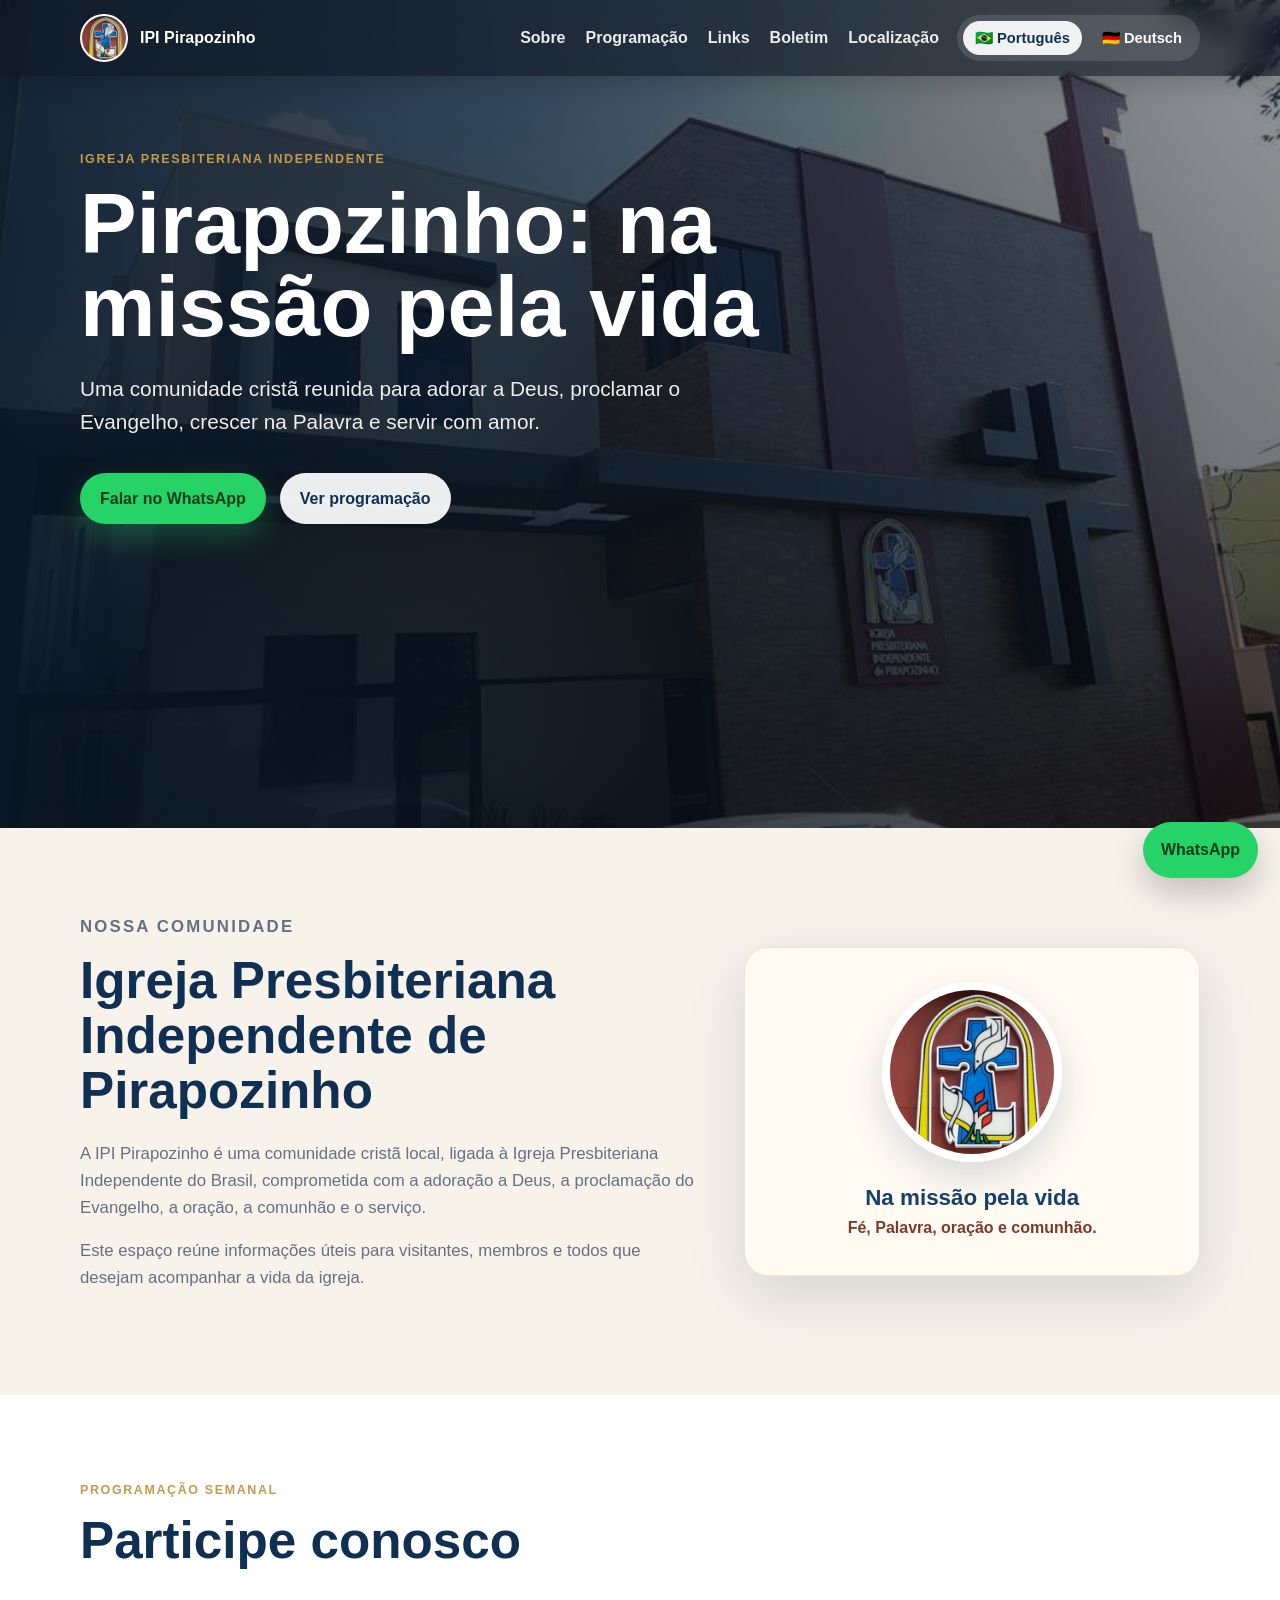
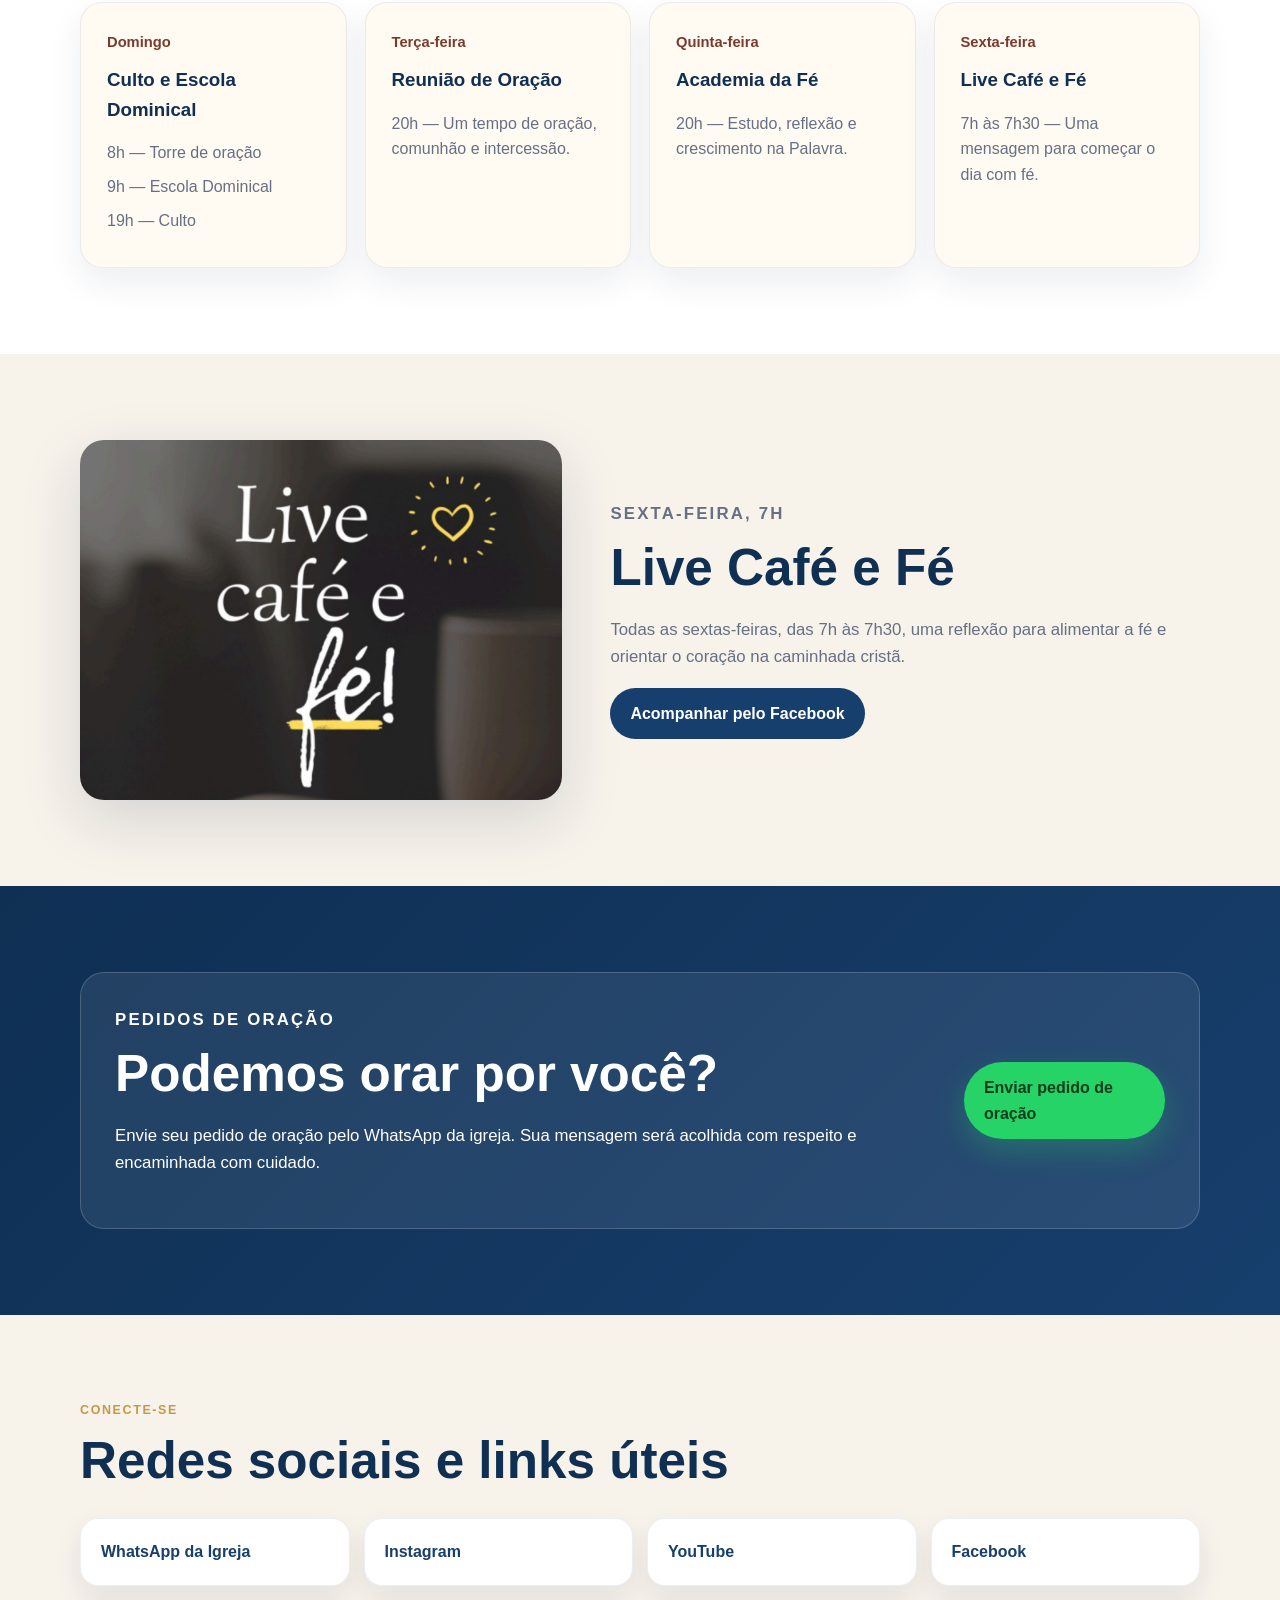
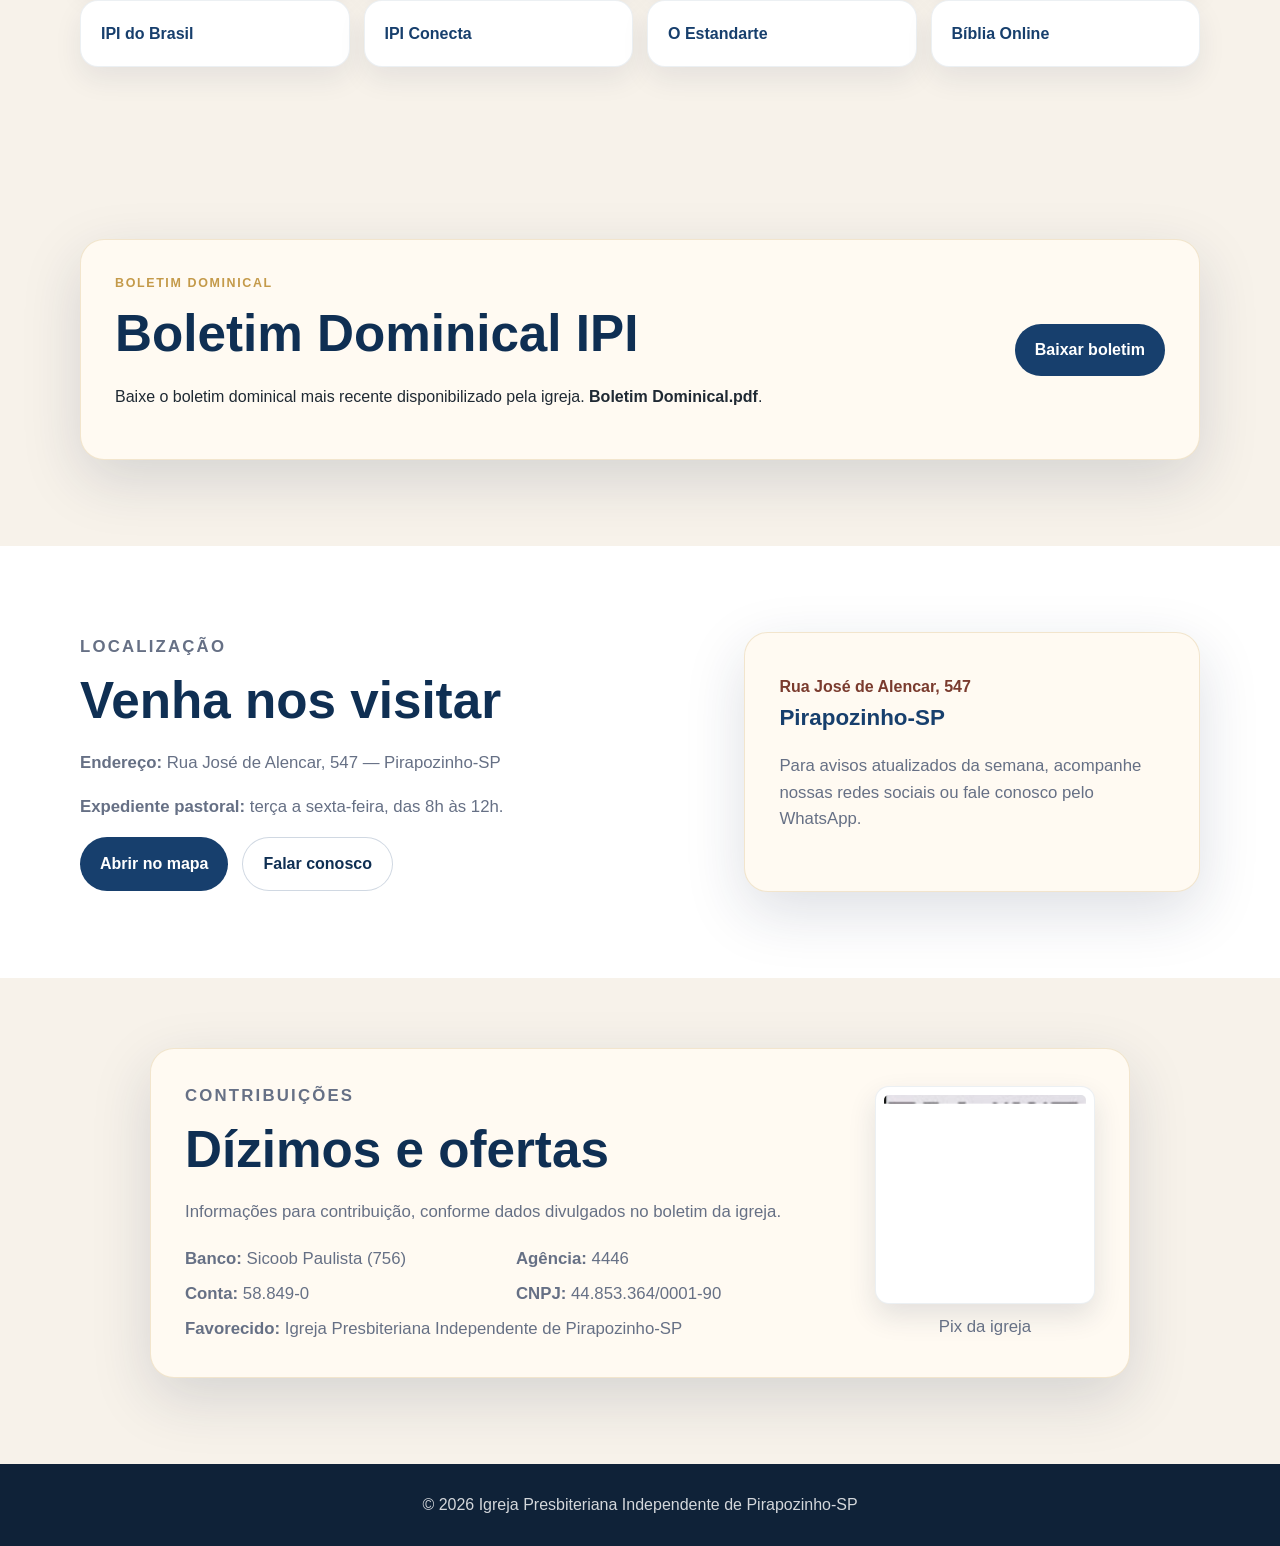
==== commit befbf405: "Ajusta layout do QR Code Pix na seção de dízimos e ofertas" ====
--- a/index.html
+++ b/index.html
@@ -250,42 +250,45 @@
     </section>
 
     <section class="section giving">
-    <div class="container giving-box giving-layout">
-      <div class="giving-content">
-        <p class="section-kicker" data-i18n="giving.kicker">Contribuições</p>
-        <h2 data-i18n="giving.title">Dízimos e ofertas</h2>
-        <p data-i18n="giving.text">Informações para contribuição, conforme dados divulgados no boletim da igreja.</p>
-        <div class="bank-info">
-          <p>
-            <strong data-i18n="giving.bankLabel">Banco:</strong>
-            <span data-i18n="giving.bankValue">Sicoob Paulista (756)</span>
-          </p>
-          <p>
-            <strong data-i18n="giving.branchLabel">Agência:</strong>
-            <span data-i18n="giving.branchValue">4446</span>
-          </p>
-          <p>
-            <strong data-i18n="giving.accountLabel">Conta:</strong>
-            <span data-i18n="giving.accountValue">58.849-0</span>
-          </p>
-          <p>
-            <strong data-i18n="giving.cnpjLabel">CNPJ:</strong>
-            <span data-i18n="giving.cnpjValue">44.853.364/0001-90</span>
-          </p>
-          <p>
-            <strong data-i18n="giving.payeeLabel">Favorecido:</strong>
-            <span data-i18n="giving.payeeValue">Igreja Presbiteriana Independente de Pirapozinho-SP</span>
-          </p>
-        </div>
-      </div>
-
-      <div class="giving-qr">
-        <img src="assets/img/qrcode-pix.png" alt="QR Code Pix da Igreja Presbiteriana Independente de Pirapozinho" />
-        <p class="qr-caption">Pix da igreja</p>
-      </div>
-    </div>
-  </section>
-</main>
+      <div class="container giving-box giving-layout">
+        <div class="giving-content">
+          <p class="section-kicker" data-i18n="giving.kicker">Contribuições</p>
+          <h2 data-i18n="giving.title">Dízimos e ofertas</h2>
+          <p data-i18n="giving.text">
+            Informações para contribuição, conforme dados divulgados no boletim da igreja.
+          </p>
+
+          <div class="bank-info">
+            <p>
+              <strong data-i18n="giving.bankLabel">Banco:</strong>
+              <span data-i18n="giving.bankValue">Sicoob Paulista (756)</span>
+            </p>
+            <p>
+              <strong data-i18n="giving.branchLabel">Agência:</strong>
+              <span data-i18n="giving.branchValue">4446</span>
+            </p>
+            <p>
+              <strong data-i18n="giving.accountLabel">Conta:</strong>
+              <span data-i18n="giving.accountValue">58.849-0</span>
+            </p>
+            <p>
+              <strong data-i18n="giving.cnpjLabel">CNPJ:</strong>
+              <span data-i18n="giving.cnpjValue">44.853.364/0001-90</span>
+            </p>
+            <p class="bank-full">
+              <strong data-i18n="giving.payeeLabel">Favorecido:</strong>
+              <span data-i18n="giving.payeeValue">Igreja Presbiteriana Independente de Pirapozinho-SP</span>
+            </p>
+          </div>
+        </div>
+
+        <div class="giving-qr">
+          <img src="assets/img/qrcode-pix.png" alt="QR Code Pix da igreja" />
+          <p class="qr-caption">Pix da igreja</p>
+        </div>
+      </div>
+    </section>
+  </main>
 
   <a
     class="floating-whatsapp"
--- a/style.css
+++ b/style.css
@@ -425,7 +425,7 @@
 }
 
 .giving-box {
-  max-width: 850px;
+  max-width: 980px;
 }
 
 .bank-info {
@@ -437,6 +437,48 @@
 
 .bank-info p {
   margin: 0;
+}
+
+.giving-layout {
+  display: grid;
+  grid-template-columns: minmax(0, 1.35fr) 240px;
+  gap: 32px;
+  align-items: center;
+}
+
+.giving-content {
+  min-width: 0;
+}
+
+.giving-qr {
+  display: flex;
+  flex-direction: column;
+  align-items: center;
+  justify-content: center;
+  justify-self: end;
+  gap: 10px;
+}
+
+.giving-qr img {
+  width: 220px;
+  max-width: 100%;
+  height: auto;
+  background: #fff;
+  padding: 8px;
+  border-radius: 14px;
+  box-shadow: 0 12px 28px rgba(24, 39, 75, 0.12);
+  border: 1px solid rgba(23, 63, 109, 0.08);
+}
+
+.qr-caption {
+  margin: 0;
+  font-size: 0.95rem;
+  color: var(--muted);
+  text-align: center;
+}
+
+.bank-full {
+  grid-column: 1 / -1;
 }
 
 .floating-whatsapp {
@@ -521,6 +563,15 @@
   .bank-info {
     grid-template-columns: 1fr;
   }
+
+  .giving-layout {
+    grid-template-columns: 1fr;
+  }
+
+  .giving-qr {
+    justify-self: center;
+    margin-top: 8px;
+  }
 }
 
 @media (max-width: 560px) {
@@ -570,61 +621,3 @@
     bottom: 14px;
   }
 }
-
-
-/* Ajustes do botão de oração */
-.prayer-box .btn-whatsapp {
-  text-align: center;
-  white-space: normal;
-  min-width: 230px;
-  padding-left: 22px;
-  padding-right: 22px;
-}
-
-/* Dízimos e ofertas com QR Code */
-.giving-layout {
-  display: grid;
-  grid-template-columns: 1.25fr 260px;
-  gap: 28px;
-  align-items: center;
-}
-
-.giving-content {
-  min-width: 0;
-}
-
-.giving-qr {
-  display: flex;
-  flex-direction: column;
-  align-items: center;
-  justify-content: center;
-  gap: 10px;
-}
-
-.giving-qr img {
-  width: 210px;
-  max-width: 100%;
-  height: auto;
-  background: #fff;
-  padding: 8px;
-  border-radius: 16px;
-  box-shadow: 0 12px 28px rgba(24, 39, 75, 0.12);
-  border: 1px solid rgba(23, 63, 109, 0.08);
-}
-
-.qr-caption {
-  margin: 0;
-  font-size: 0.95rem;
-  color: var(--muted);
-  text-align: center;
-}
-
-@media (max-width: 900px) {
-  .giving-layout {
-    grid-template-columns: 1fr;
-  }
-
-  .giving-qr {
-    margin-top: 8px;
-  }
-}
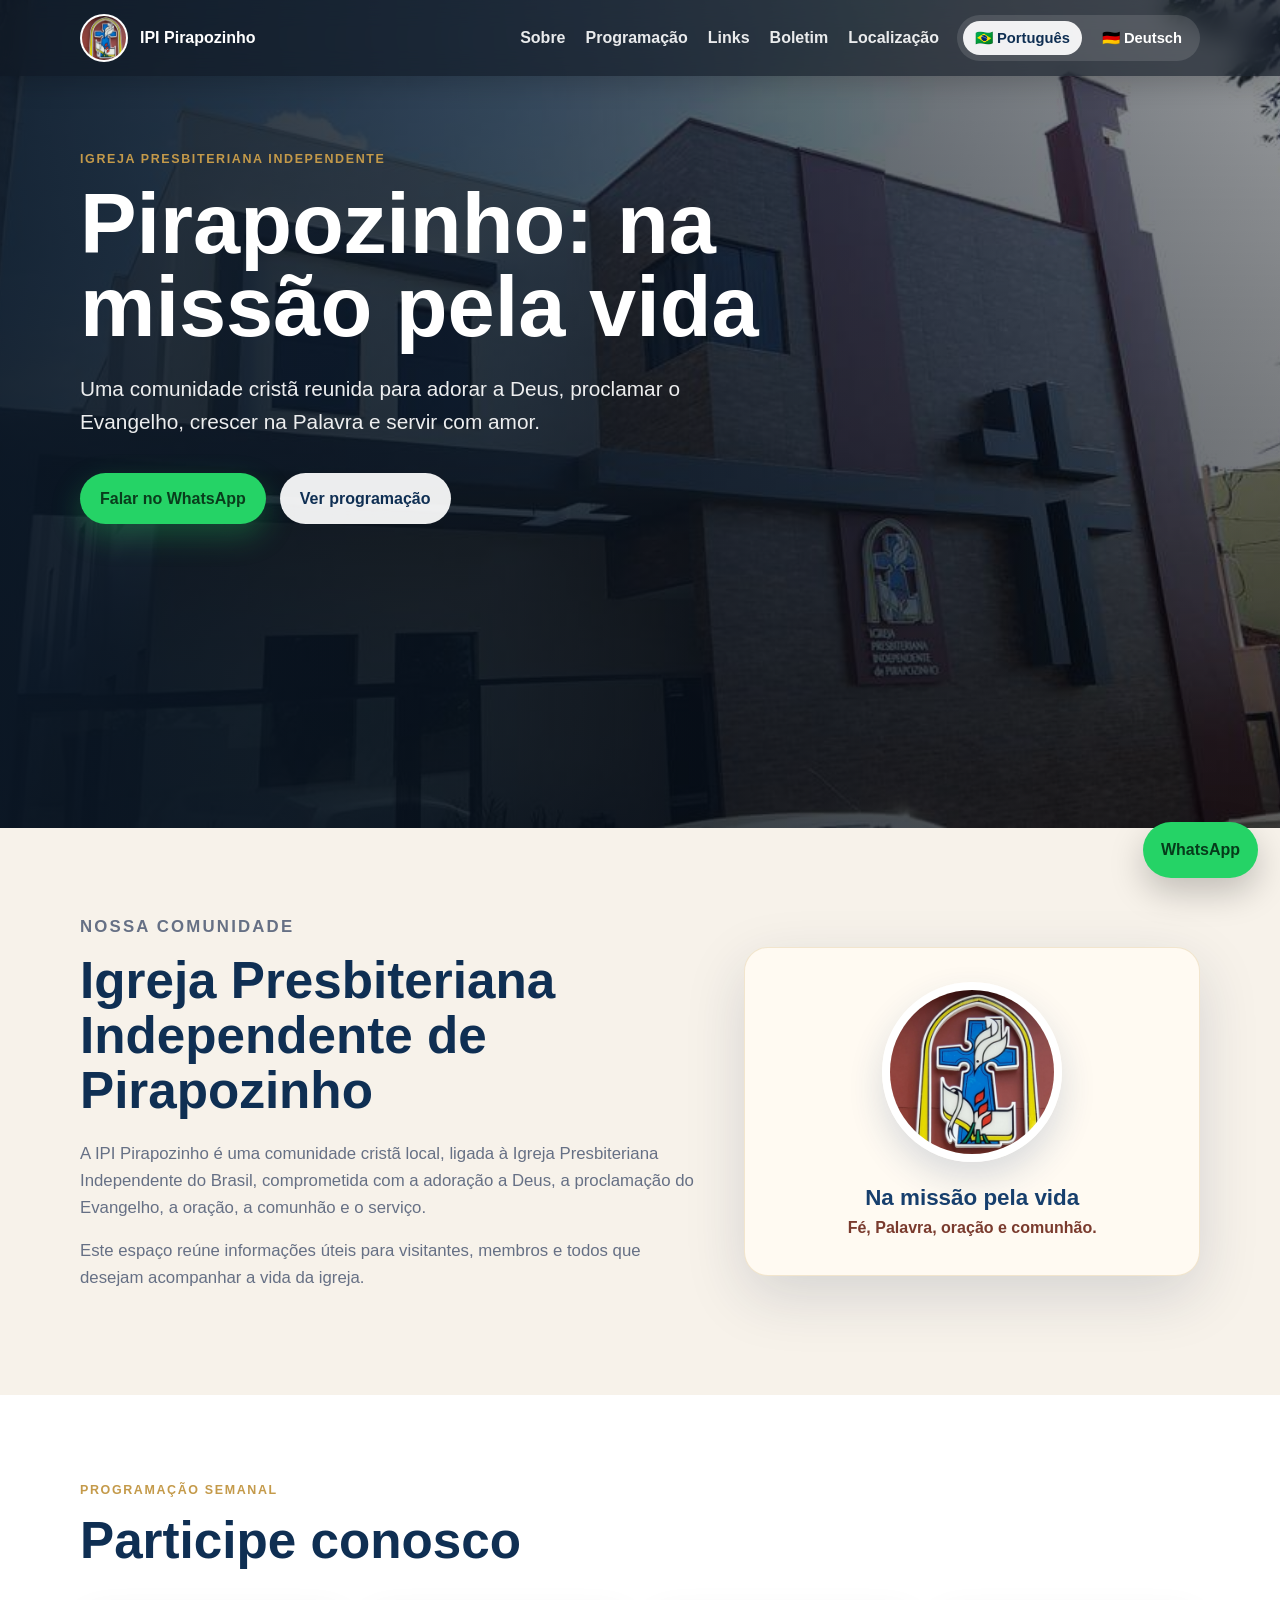
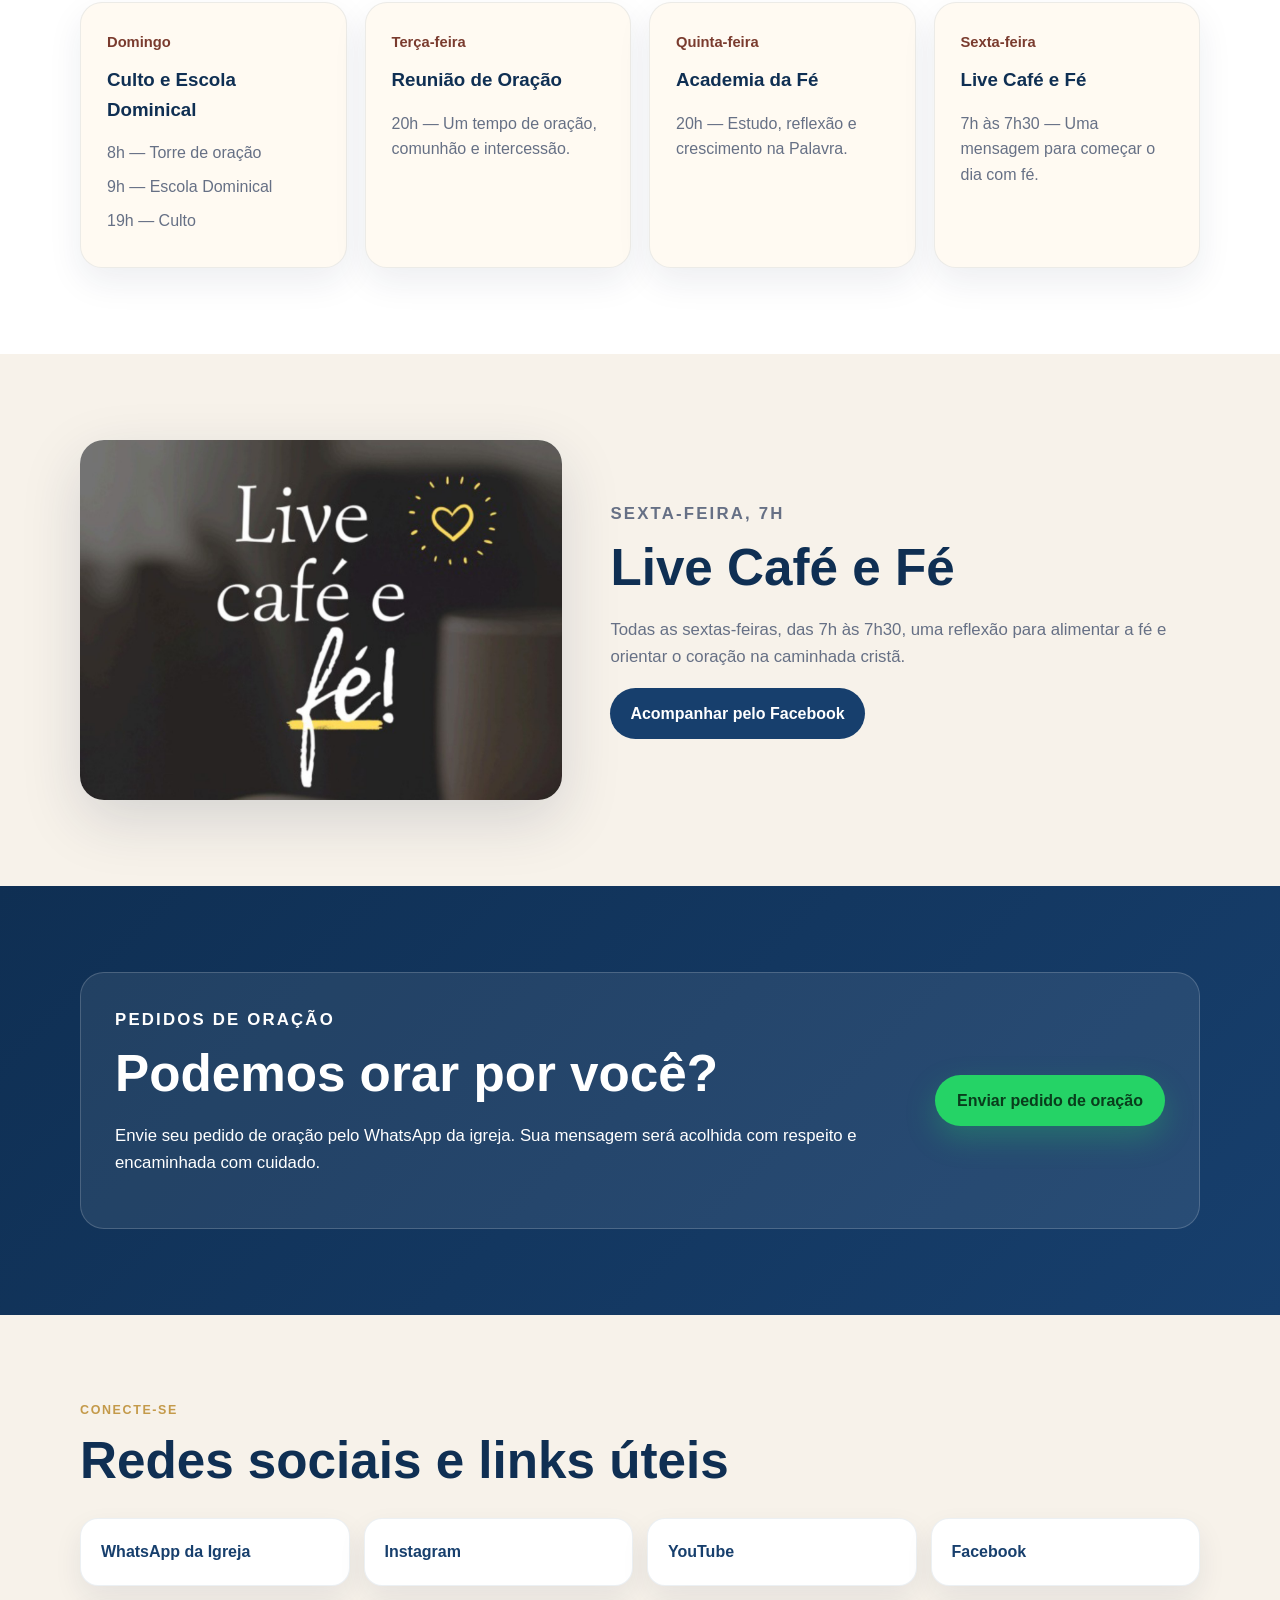
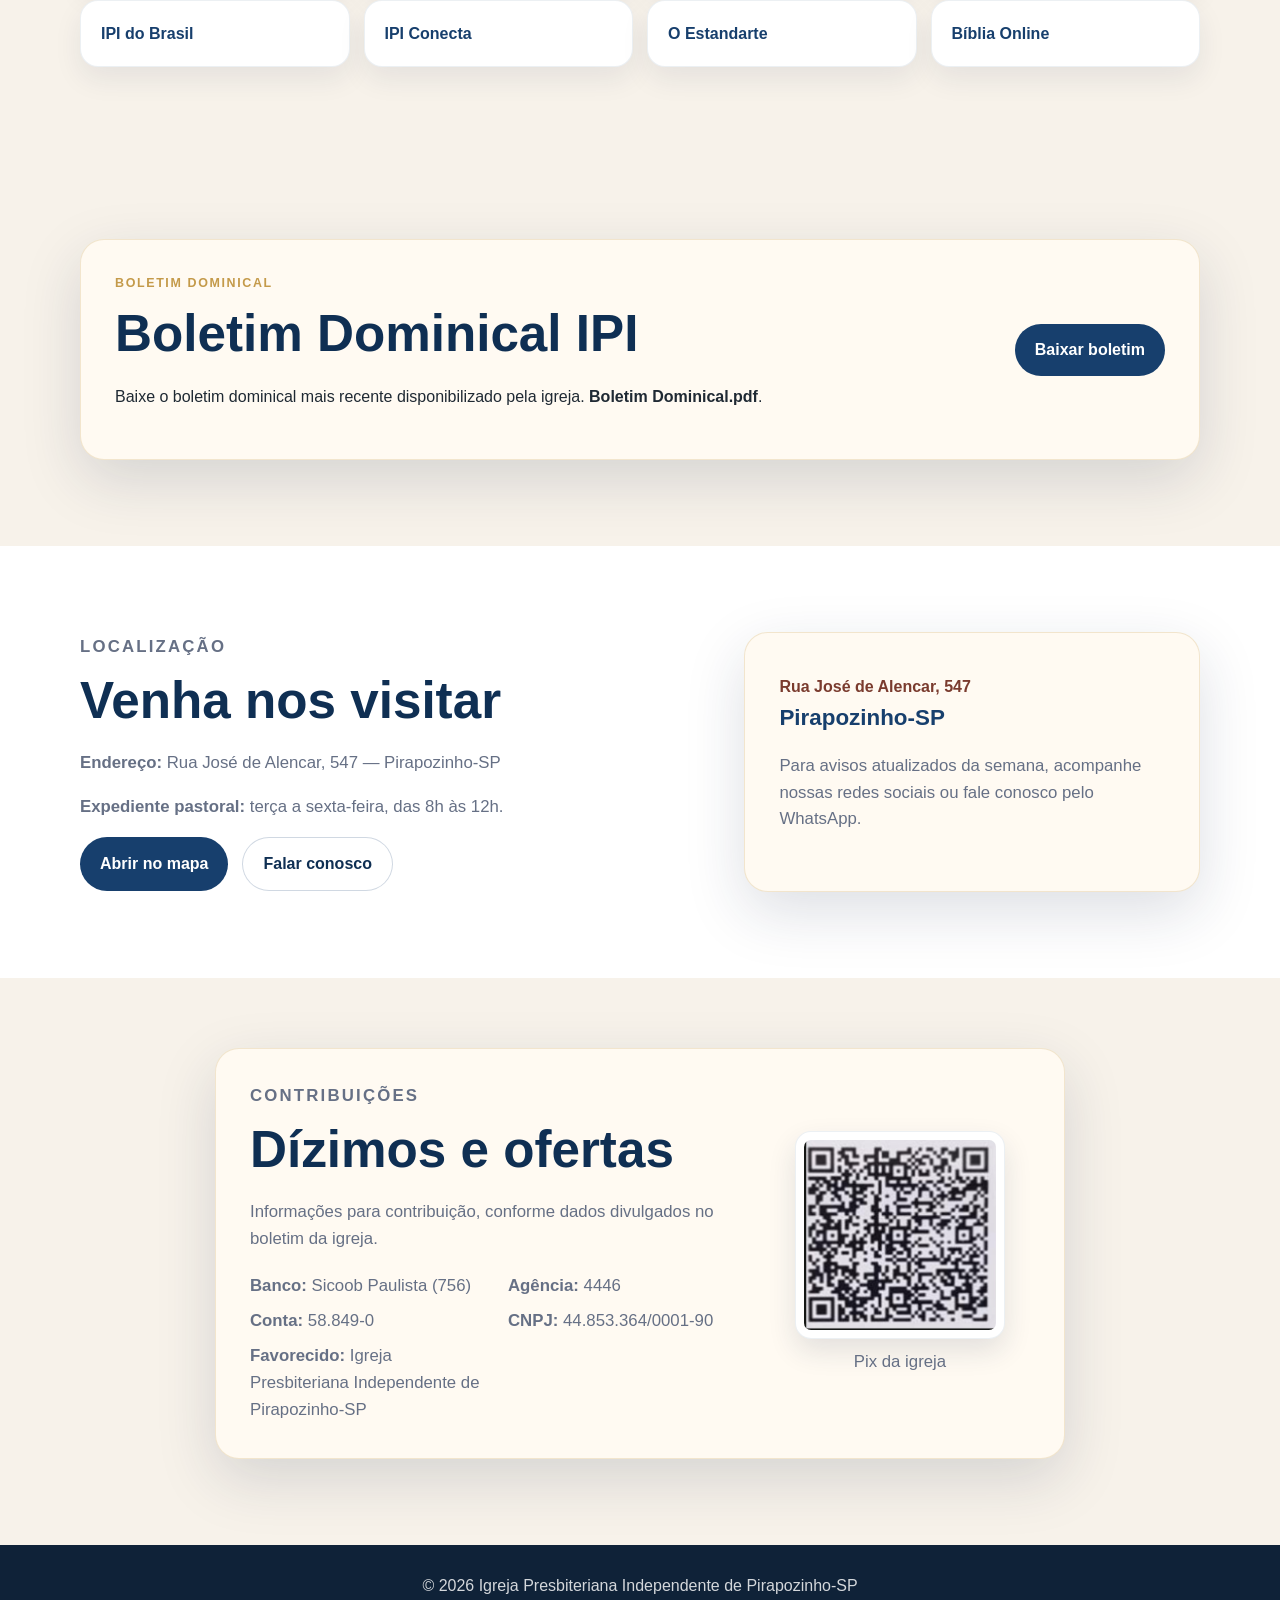
==== commit 414dde95: "Add files via upload" ====
--- a/index.html
+++ b/index.html
@@ -250,45 +250,42 @@
     </section>
 
     <section class="section giving">
-      <div class="container giving-box giving-layout">
-        <div class="giving-content">
-          <p class="section-kicker" data-i18n="giving.kicker">Contribuições</p>
-          <h2 data-i18n="giving.title">Dízimos e ofertas</h2>
-          <p data-i18n="giving.text">
-            Informações para contribuição, conforme dados divulgados no boletim da igreja.
-          </p>
-
-          <div class="bank-info">
-            <p>
-              <strong data-i18n="giving.bankLabel">Banco:</strong>
-              <span data-i18n="giving.bankValue">Sicoob Paulista (756)</span>
-            </p>
-            <p>
-              <strong data-i18n="giving.branchLabel">Agência:</strong>
-              <span data-i18n="giving.branchValue">4446</span>
-            </p>
-            <p>
-              <strong data-i18n="giving.accountLabel">Conta:</strong>
-              <span data-i18n="giving.accountValue">58.849-0</span>
-            </p>
-            <p>
-              <strong data-i18n="giving.cnpjLabel">CNPJ:</strong>
-              <span data-i18n="giving.cnpjValue">44.853.364/0001-90</span>
-            </p>
-            <p class="bank-full">
-              <strong data-i18n="giving.payeeLabel">Favorecido:</strong>
-              <span data-i18n="giving.payeeValue">Igreja Presbiteriana Independente de Pirapozinho-SP</span>
-            </p>
-          </div>
-        </div>
-
-        <div class="giving-qr">
-          <img src="assets/img/qrcode-pix.png" alt="QR Code Pix da igreja" />
-          <p class="qr-caption">Pix da igreja</p>
-        </div>
-      </div>
-    </section>
-  </main>
+    <div class="container giving-box giving-layout">
+      <div class="giving-content">
+        <p class="section-kicker" data-i18n="giving.kicker">Contribuições</p>
+        <h2 data-i18n="giving.title">Dízimos e ofertas</h2>
+        <p data-i18n="giving.text">Informações para contribuição, conforme dados divulgados no boletim da igreja.</p>
+        <div class="bank-info">
+          <p>
+            <strong data-i18n="giving.bankLabel">Banco:</strong>
+            <span data-i18n="giving.bankValue">Sicoob Paulista (756)</span>
+          </p>
+          <p>
+            <strong data-i18n="giving.branchLabel">Agência:</strong>
+            <span data-i18n="giving.branchValue">4446</span>
+          </p>
+          <p>
+            <strong data-i18n="giving.accountLabel">Conta:</strong>
+            <span data-i18n="giving.accountValue">58.849-0</span>
+          </p>
+          <p>
+            <strong data-i18n="giving.cnpjLabel">CNPJ:</strong>
+            <span data-i18n="giving.cnpjValue">44.853.364/0001-90</span>
+          </p>
+          <p>
+            <strong data-i18n="giving.payeeLabel">Favorecido:</strong>
+            <span data-i18n="giving.payeeValue">Igreja Presbiteriana Independente de Pirapozinho-SP</span>
+          </p>
+        </div>
+      </div>
+
+      <div class="giving-qr">
+        <img src="assets/img/qrcode-pix.png" alt="QR Code Pix da Igreja Presbiteriana Independente de Pirapozinho" />
+        <p class="qr-caption">Pix da igreja</p>
+      </div>
+    </div>
+  </section>
+</main>
 
   <a
     class="floating-whatsapp"
--- a/style.css
+++ b/style.css
@@ -425,7 +425,7 @@
 }
 
 .giving-box {
-  max-width: 980px;
+  max-width: 850px;
 }
 
 .bank-info {
@@ -437,48 +437,6 @@
 
 .bank-info p {
   margin: 0;
-}
-
-.giving-layout {
-  display: grid;
-  grid-template-columns: minmax(0, 1.35fr) 240px;
-  gap: 32px;
-  align-items: center;
-}
-
-.giving-content {
-  min-width: 0;
-}
-
-.giving-qr {
-  display: flex;
-  flex-direction: column;
-  align-items: center;
-  justify-content: center;
-  justify-self: end;
-  gap: 10px;
-}
-
-.giving-qr img {
-  width: 220px;
-  max-width: 100%;
-  height: auto;
-  background: #fff;
-  padding: 8px;
-  border-radius: 14px;
-  box-shadow: 0 12px 28px rgba(24, 39, 75, 0.12);
-  border: 1px solid rgba(23, 63, 109, 0.08);
-}
-
-.qr-caption {
-  margin: 0;
-  font-size: 0.95rem;
-  color: var(--muted);
-  text-align: center;
-}
-
-.bank-full {
-  grid-column: 1 / -1;
 }
 
 .floating-whatsapp {
@@ -563,15 +521,6 @@
   .bank-info {
     grid-template-columns: 1fr;
   }
-
-  .giving-layout {
-    grid-template-columns: 1fr;
-  }
-
-  .giving-qr {
-    justify-self: center;
-    margin-top: 8px;
-  }
 }
 
 @media (max-width: 560px) {
@@ -621,3 +570,61 @@
     bottom: 14px;
   }
 }
+
+
+/* Ajustes do botão de oração */
+.prayer-box .btn-whatsapp {
+  text-align: center;
+  white-space: normal;
+  min-width: 230px;
+  padding-left: 22px;
+  padding-right: 22px;
+}
+
+/* Dízimos e ofertas com QR Code */
+.giving-layout {
+  display: grid;
+  grid-template-columns: 1.25fr 260px;
+  gap: 28px;
+  align-items: center;
+}
+
+.giving-content {
+  min-width: 0;
+}
+
+.giving-qr {
+  display: flex;
+  flex-direction: column;
+  align-items: center;
+  justify-content: center;
+  gap: 10px;
+}
+
+.giving-qr img {
+  width: 210px;
+  max-width: 100%;
+  height: auto;
+  background: #fff;
+  padding: 8px;
+  border-radius: 16px;
+  box-shadow: 0 12px 28px rgba(24, 39, 75, 0.12);
+  border: 1px solid rgba(23, 63, 109, 0.08);
+}
+
+.qr-caption {
+  margin: 0;
+  font-size: 0.95rem;
+  color: var(--muted);
+  text-align: center;
+}
+
+@media (max-width: 900px) {
+  .giving-layout {
+    grid-template-columns: 1fr;
+  }
+
+  .giving-qr {
+    margin-top: 8px;
+  }
+}
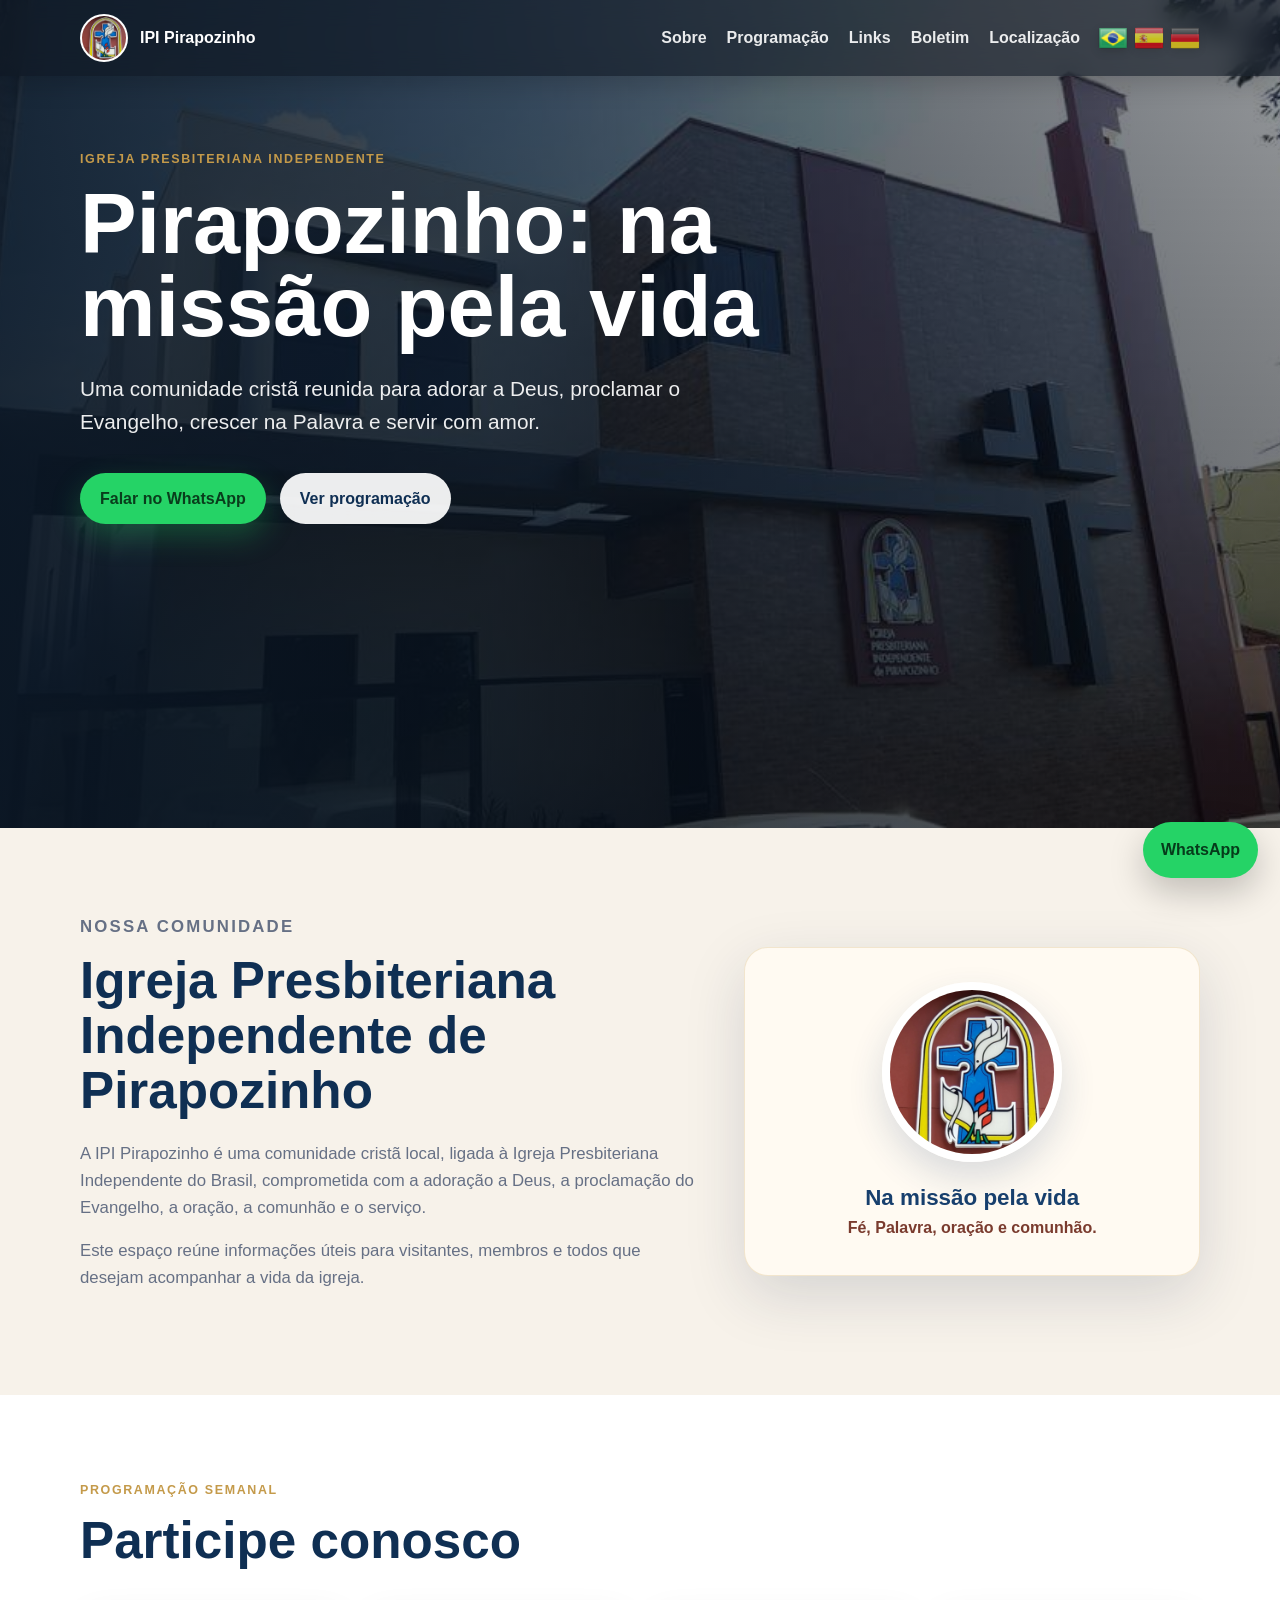
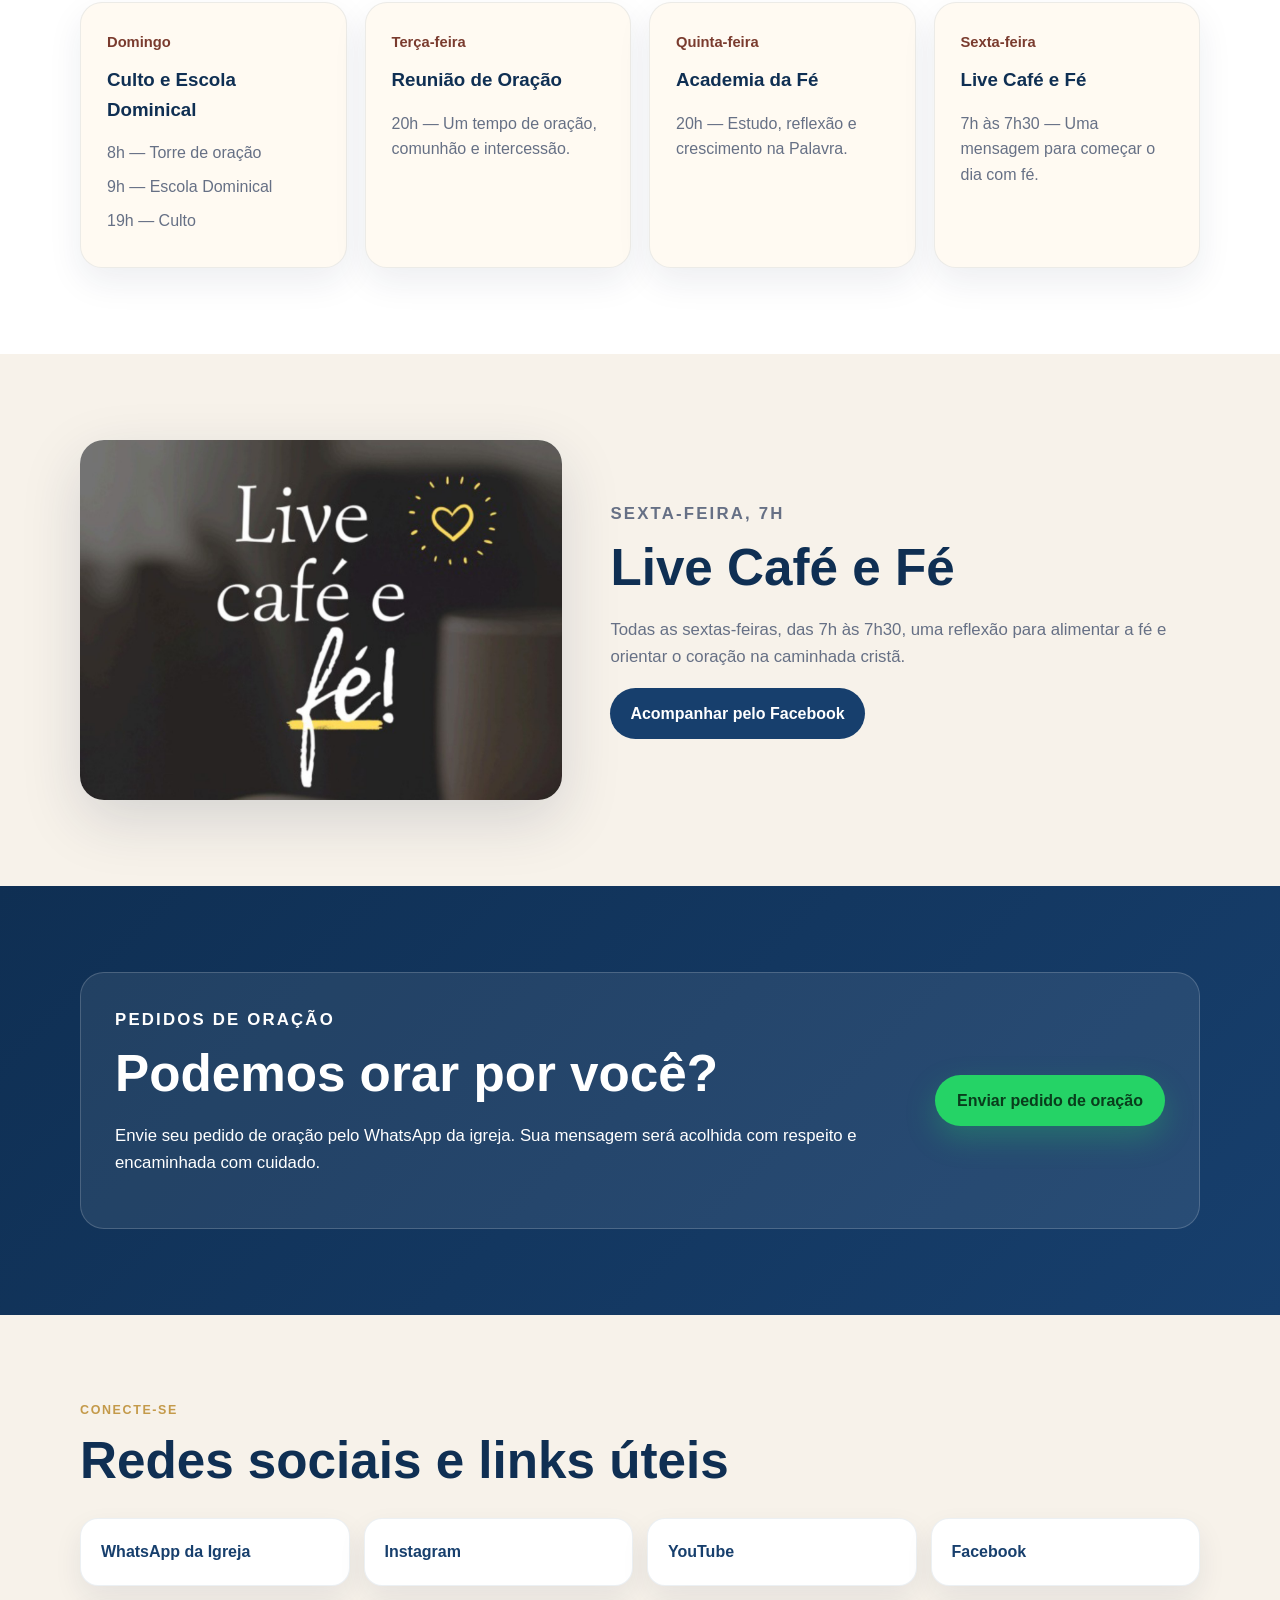
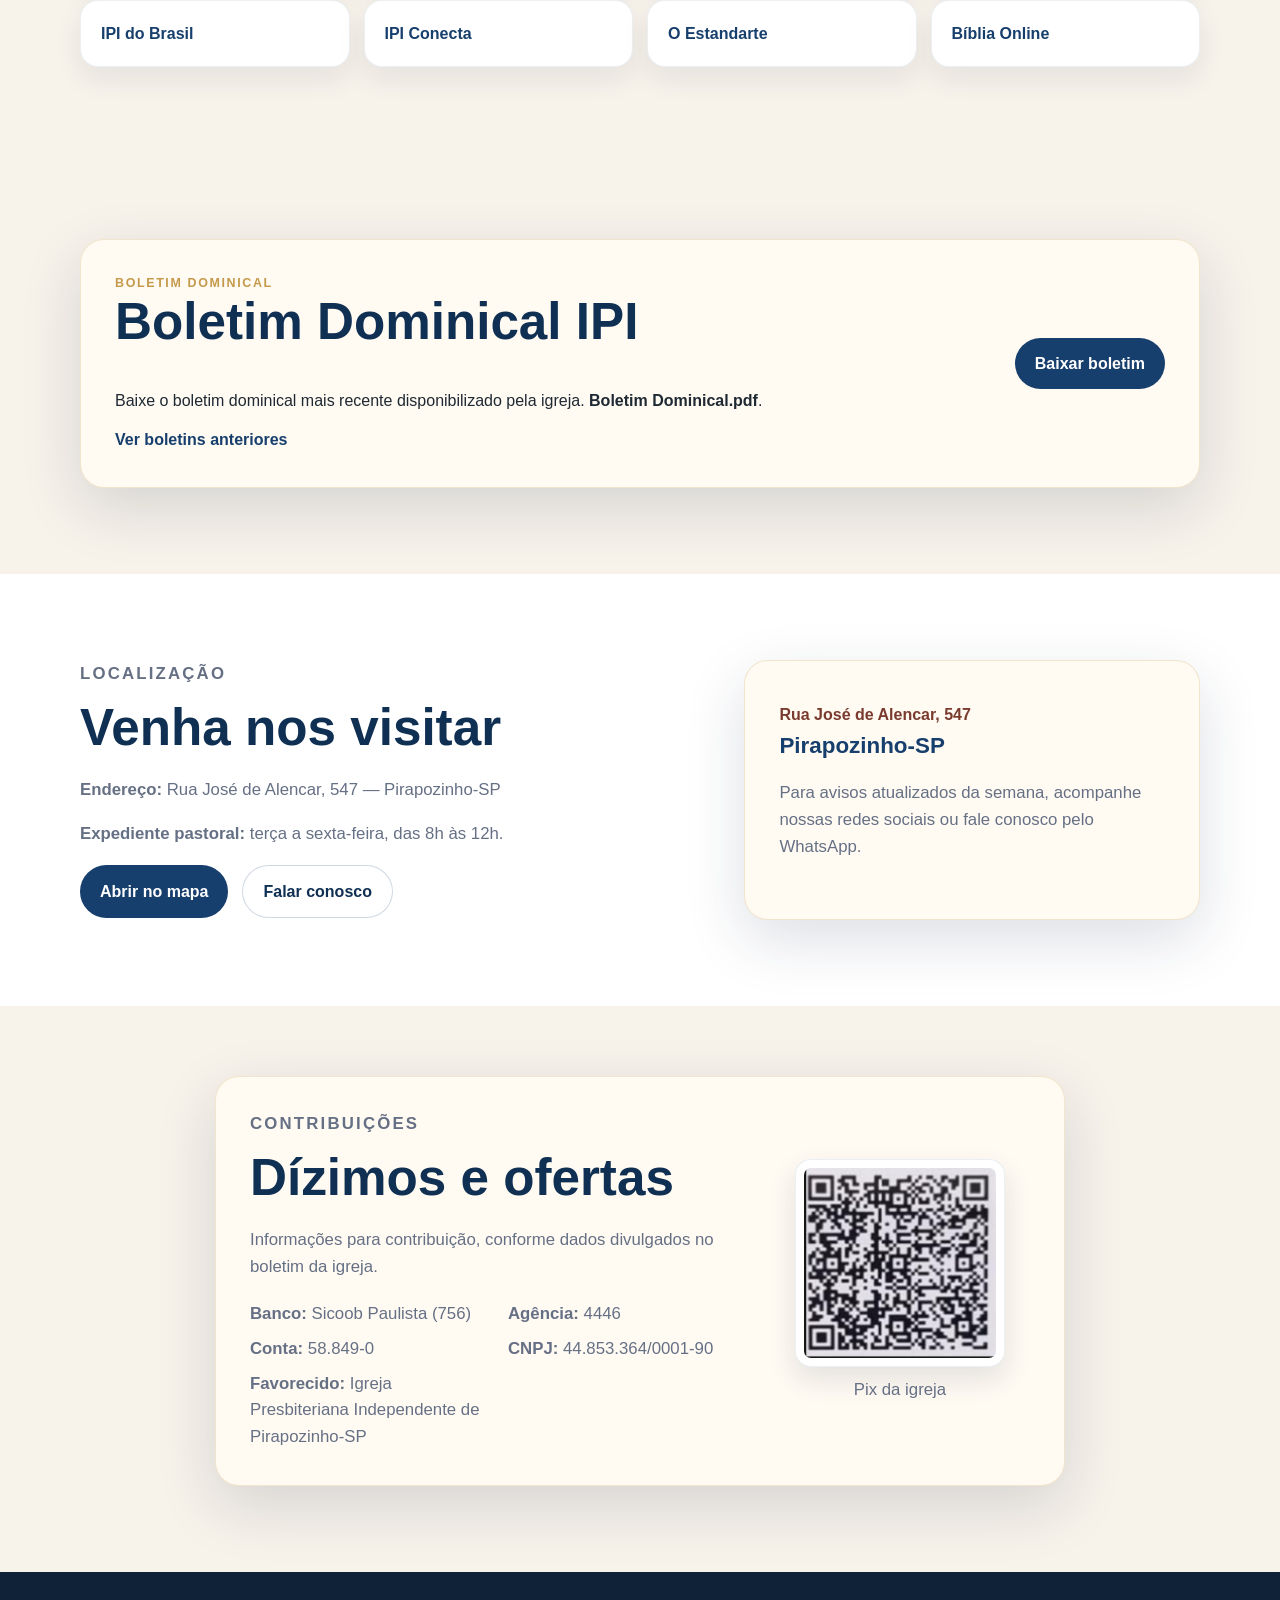
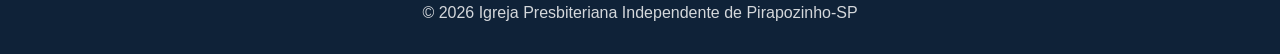
==== commit 087d8d29: "Adiciona arquivo de boletins e seletor por bandeiras" ====
--- a/index.html
+++ b/index.html
@@ -38,12 +38,44 @@
           <a href="#localizacao" data-i18n="nav.location">Localização</a>
         </div>
 
-        <div class="lang-switcher" aria-label="Selecionar idioma">
-          <button class="lang-button is-active" type="button" data-lang="pt" data-i18n="lang.pt">
-            🇧🇷 Português
+        <div
+          class="lang-switcher"
+          aria-label="Selecionar idioma"
+          data-i18n="lang.switcher"
+          data-i18n-attr="aria-label"
+        >
+          <button
+            class="lang-button flag-button is-active"
+            type="button"
+            data-lang="pt"
+            aria-label="Português"
+            title="Português"
+            data-i18n="lang.pt"
+            data-i18n-attr="aria-label,title"
+          >
+            <img src="assets/icons/pt-br.png" alt="" />
           </button>
-          <button class="lang-button" type="button" data-lang="de" data-i18n="lang.de">
-            🇩🇪 Deutsch
+          <button
+            class="lang-button flag-button"
+            type="button"
+            data-lang="es"
+            aria-label="Español"
+            title="Español"
+            data-i18n="lang.es"
+            data-i18n-attr="aria-label,title"
+          >
+            <img src="assets/icons/es.png" alt="" />
+          </button>
+          <button
+            class="lang-button flag-button"
+            type="button"
+            data-lang="de"
+            aria-label="Deutsch"
+            title="Deutsch"
+            data-i18n="lang.de"
+            data-i18n-attr="aria-label,title"
+          >
+            <img src="assets/icons/de.png" alt="" />
           </button>
         </div>
 
@@ -197,13 +229,16 @@
 
     <section class="section bulletin" id="boletim">
       <div class="container bulletin-box">
-        <div>
+        <div class="bulletin-copy">
           <p class="section-kicker" data-i18n="bulletin.kicker">Boletim dominical</p>
           <h2 data-i18n="bulletin.title">Boletim Dominical IPI</h2>
           <p>
             <span data-i18n="bulletin.text">Baixe o boletim dominical mais recente disponibilizado pela igreja.</span>
             <strong data-i18n="bulletin.file">Boletim Dominical.pdf</strong>.
           </p>
+          <a class="bulletin-archive-link" href="boletins.html" data-i18n="bulletin.archiveLink">
+            Ver boletins anteriores
+          </a>
         </div>
         <a class="btn btn-primary" href="downloads/Boletim%20Dominical.pdf" target="_blank" rel="noopener" data-i18n="bulletin.button">
           Baixar boletim
--- a/style.css
+++ b/style.css
@@ -116,10 +116,9 @@
 .lang-switcher {
   display: inline-flex;
   align-items: center;
-  gap: 8px;
-  padding: 6px;
-  border-radius: 999px;
-  background: rgba(255, 255, 255, 0.12);
+  gap: 6px;
+  padding: 0;
+  background: transparent;
 }
 
 .lang-button {
@@ -141,6 +140,37 @@
 .lang-button.is-active {
   background: rgba(255, 255, 255, 0.92);
   color: var(--primary-dark);
+}
+
+.flag-button {
+  width: 30px;
+  height: 22px;
+  padding: 0;
+  border: 0;
+  background: transparent;
+  opacity: 0.72;
+}
+
+.flag-button img {
+  width: 100%;
+  height: 100%;
+  object-fit: cover;
+  object-position: center;
+  border-radius: 4px;
+  box-shadow: 0 3px 8px rgba(0, 0, 0, 0.14);
+}
+
+.flag-button.is-active {
+  opacity: 1;
+  background: transparent;
+}
+
+.flag-button:hover {
+  opacity: 1;
+}
+
+.flag-button[data-lang="de"] img {
+  object-position: center center;
 }
 
 .menu-toggle {
@@ -405,8 +435,29 @@
   gap: 24px;
 }
 
+.bulletin-copy {
+  display: flex;
+  flex-direction: column;
+  align-items: flex-start;
+}
+
 .bulletin-box p {
   max-width: 680px;
+  margin-bottom: 0;
+}
+
+.bulletin-archive-link {
+  margin-top: 14px;
+  color: var(--primary);
+  font-weight: 800;
+  text-decoration: none;
+  cursor: pointer;
+  transition: color 0.2s ease, transform 0.2s ease;
+}
+
+.bulletin-archive-link:hover {
+  color: var(--primary-dark);
+  transform: translateX(2px);
 }
 
 .location {
@@ -468,6 +519,75 @@
   margin: 0;
 }
 
+.bulletins-page {
+  min-height: 100vh;
+}
+
+.subpage-header {
+  background:
+    linear-gradient(135deg, rgba(15, 34, 56, 0.98), rgba(23, 63, 109, 0.92)),
+    radial-gradient(circle at top right, rgba(196, 154, 74, 0.18), transparent 32%);
+  color: #fff;
+}
+
+.subpage-hero {
+  padding: 148px 0 72px;
+}
+
+.bulletins-hero h1 {
+  color: #fff;
+  margin-bottom: 18px;
+}
+
+.bulletins-intro {
+  max-width: 760px;
+  color: rgba(255, 255, 255, 0.88);
+  font-size: 1.08rem;
+  margin: 0 0 28px;
+}
+
+.bulletins-list {
+  display: grid;
+  grid-template-columns: repeat(2, minmax(0, 1fr));
+  gap: 20px;
+}
+
+.bulletin-card,
+.empty-state {
+  background: var(--paper);
+  border-radius: 22px;
+  border: 1px solid rgba(23, 63, 109, 0.08);
+  box-shadow: 0 14px 34px rgba(24, 39, 75, 0.08);
+}
+
+.bulletin-card {
+  padding: 28px;
+}
+
+.bulletin-card h2 {
+  font-size: 1.45rem;
+  margin-bottom: 12px;
+}
+
+.bulletin-date {
+  color: var(--muted);
+  margin: 0 0 22px;
+}
+
+.bulletin-actions {
+  display: flex;
+  flex-wrap: wrap;
+  gap: 12px;
+}
+
+.empty-state {
+  grid-column: 1 / -1;
+  padding: 32px;
+  text-align: center;
+  color: var(--muted);
+  font-weight: 700;
+}
+
 @media (max-width: 900px) {
   .topbar {
     align-items: flex-start;
@@ -508,6 +628,10 @@
     grid-template-columns: repeat(2, 1fr);
   }
 
+  .bulletins-list {
+    grid-template-columns: 1fr;
+  }
+
   .hero-content {
     padding-top: 120px;
   }
@@ -539,12 +663,16 @@
   }
 
   .lang-switcher {
-    width: 100%;
-    justify-content: center;
+    width: auto;
+    justify-content: flex-start;
   }
 
   .lang-button {
     flex: 1;
+  }
+
+  .flag-button {
+    flex: 0 0 auto;
   }
 
   .cards,
@@ -559,6 +687,11 @@
   .hero-content {
     padding-top: 148px;
     padding-bottom: 70px;
+  }
+
+  .subpage-hero {
+    padding-top: 142px;
+    padding-bottom: 56px;
   }
 
   .brand span {
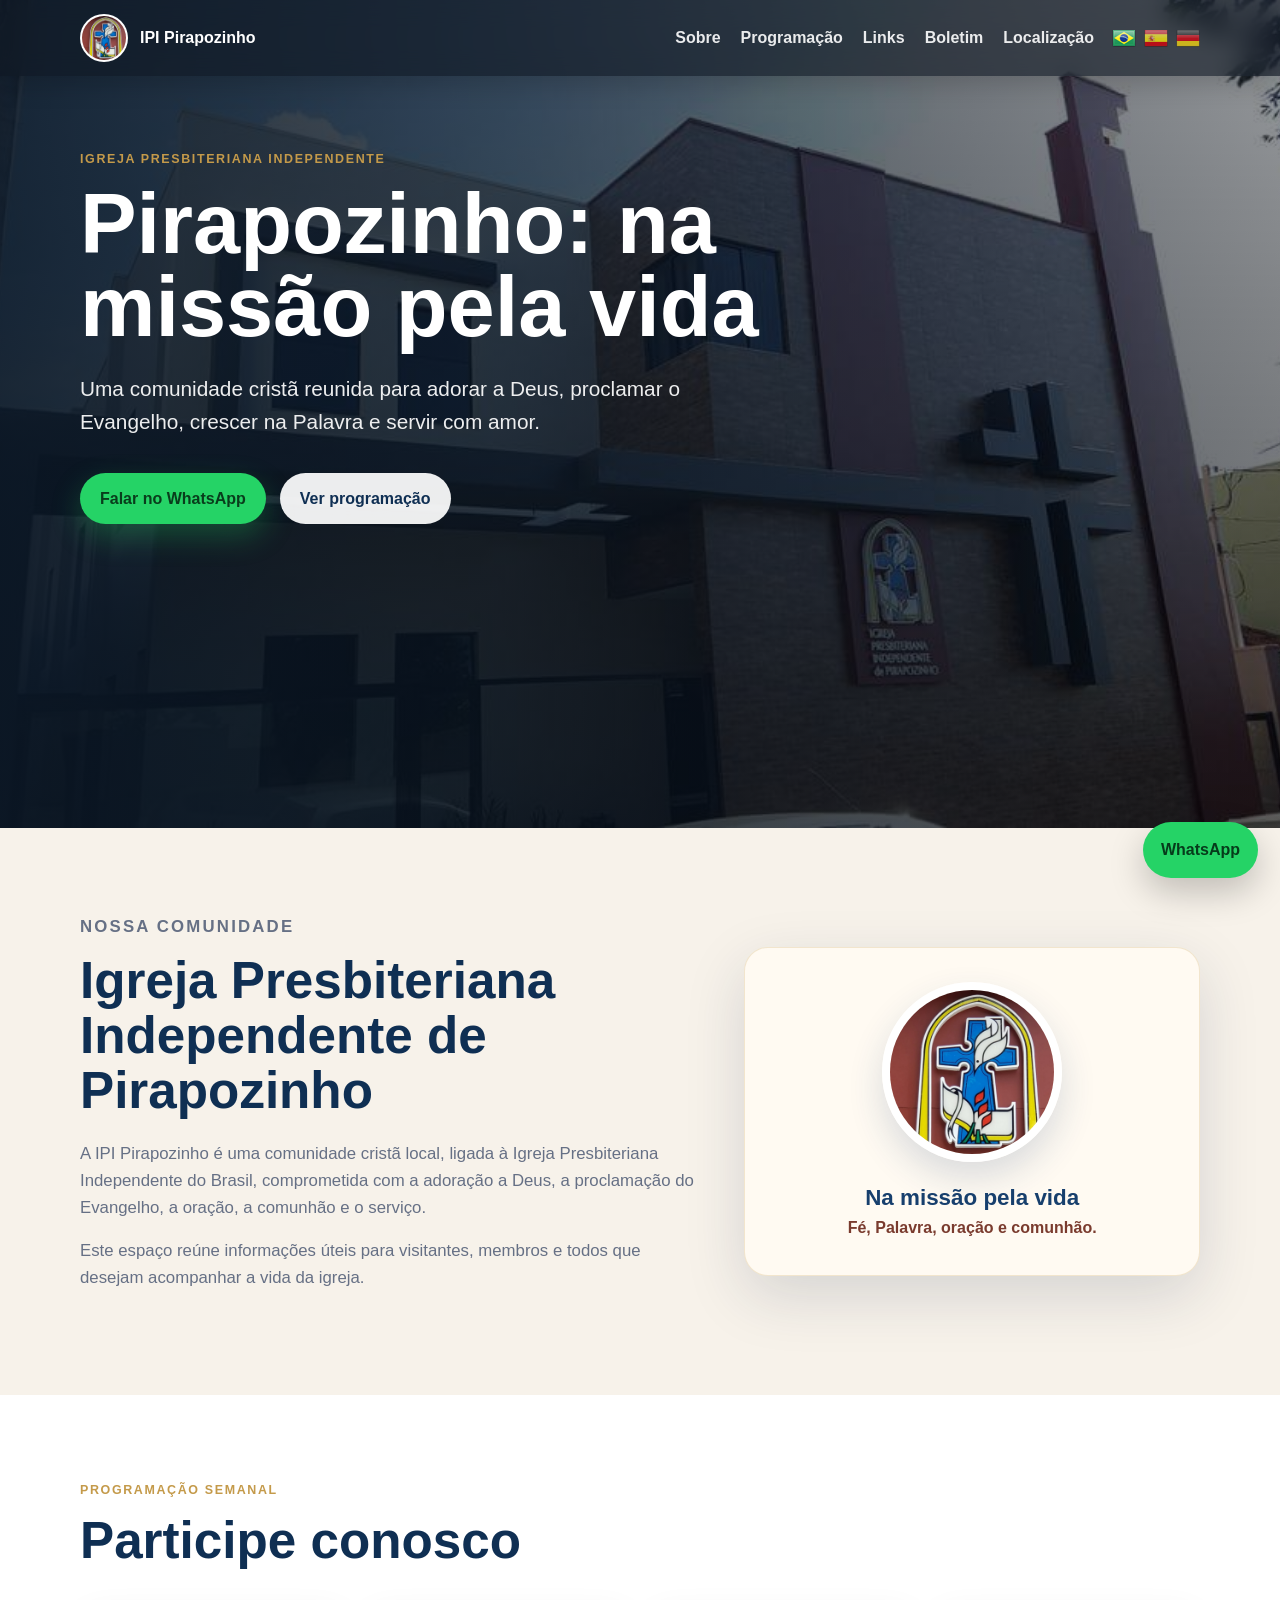
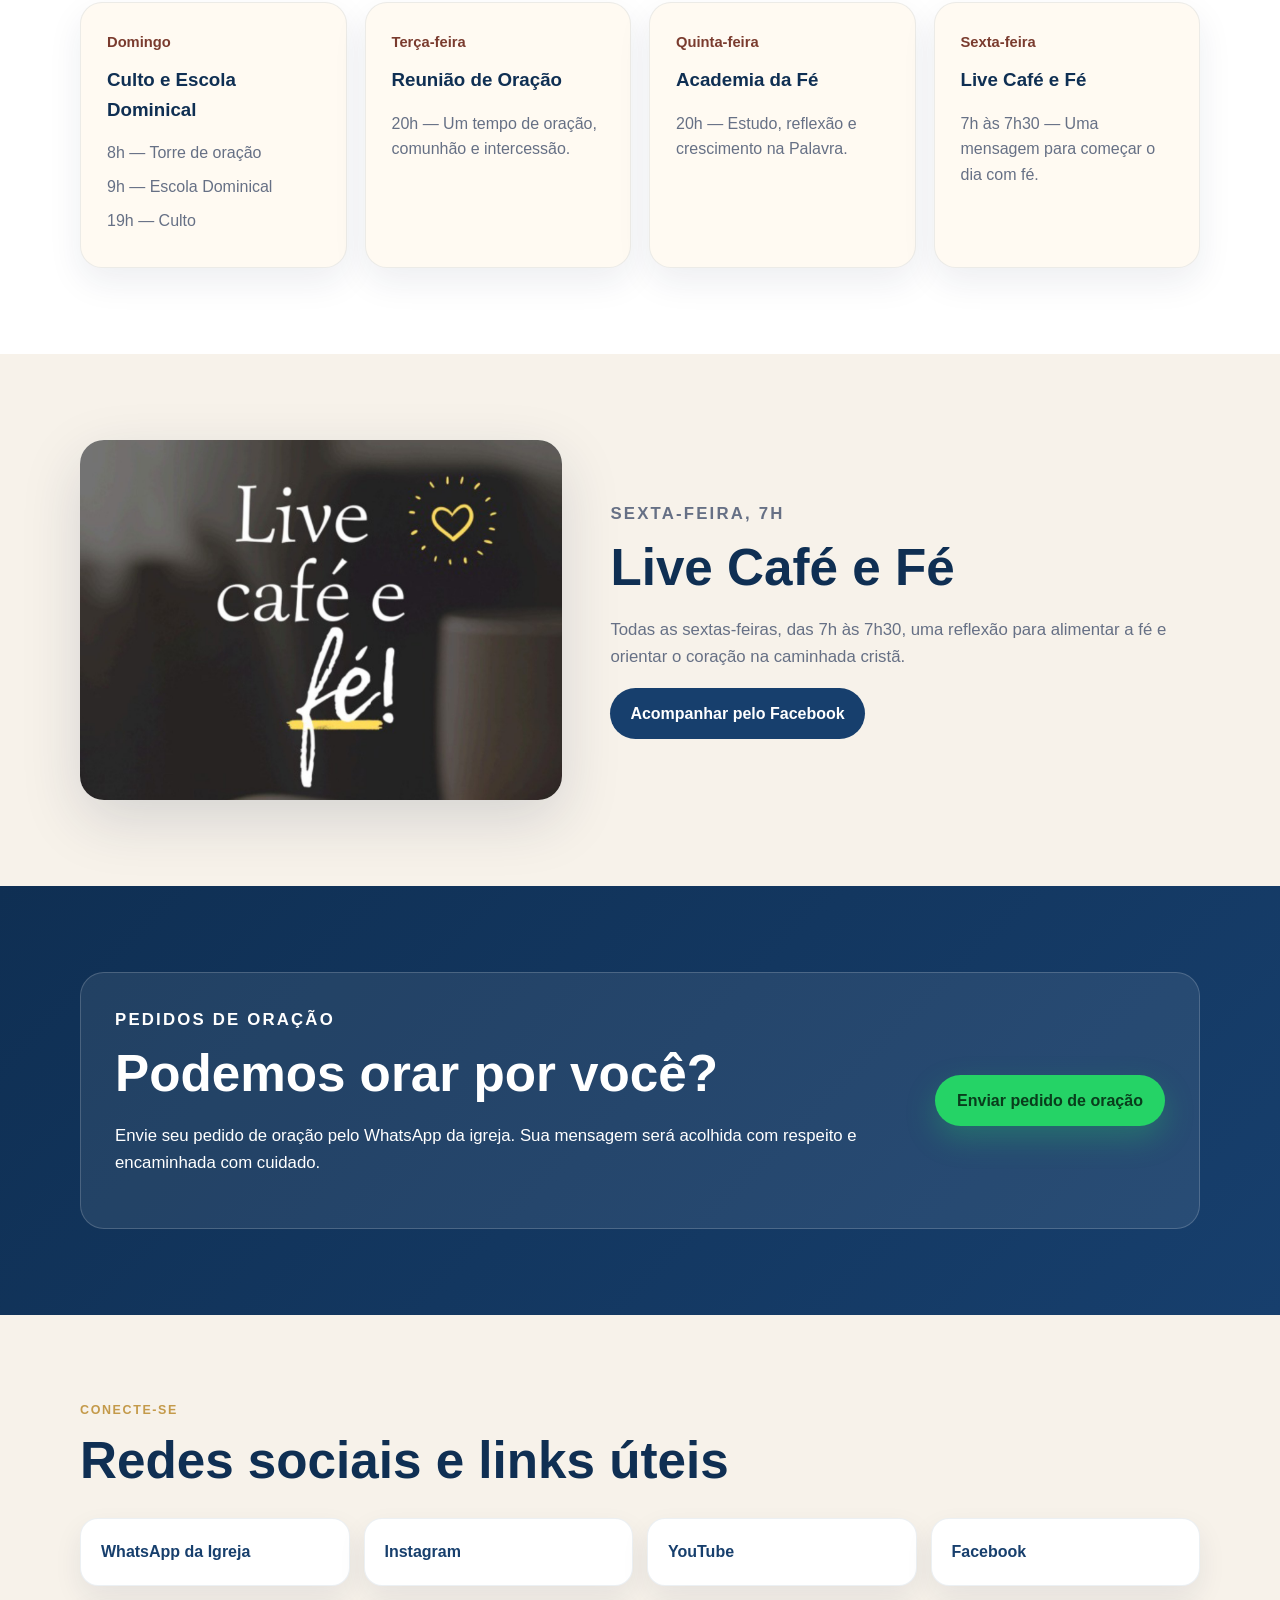
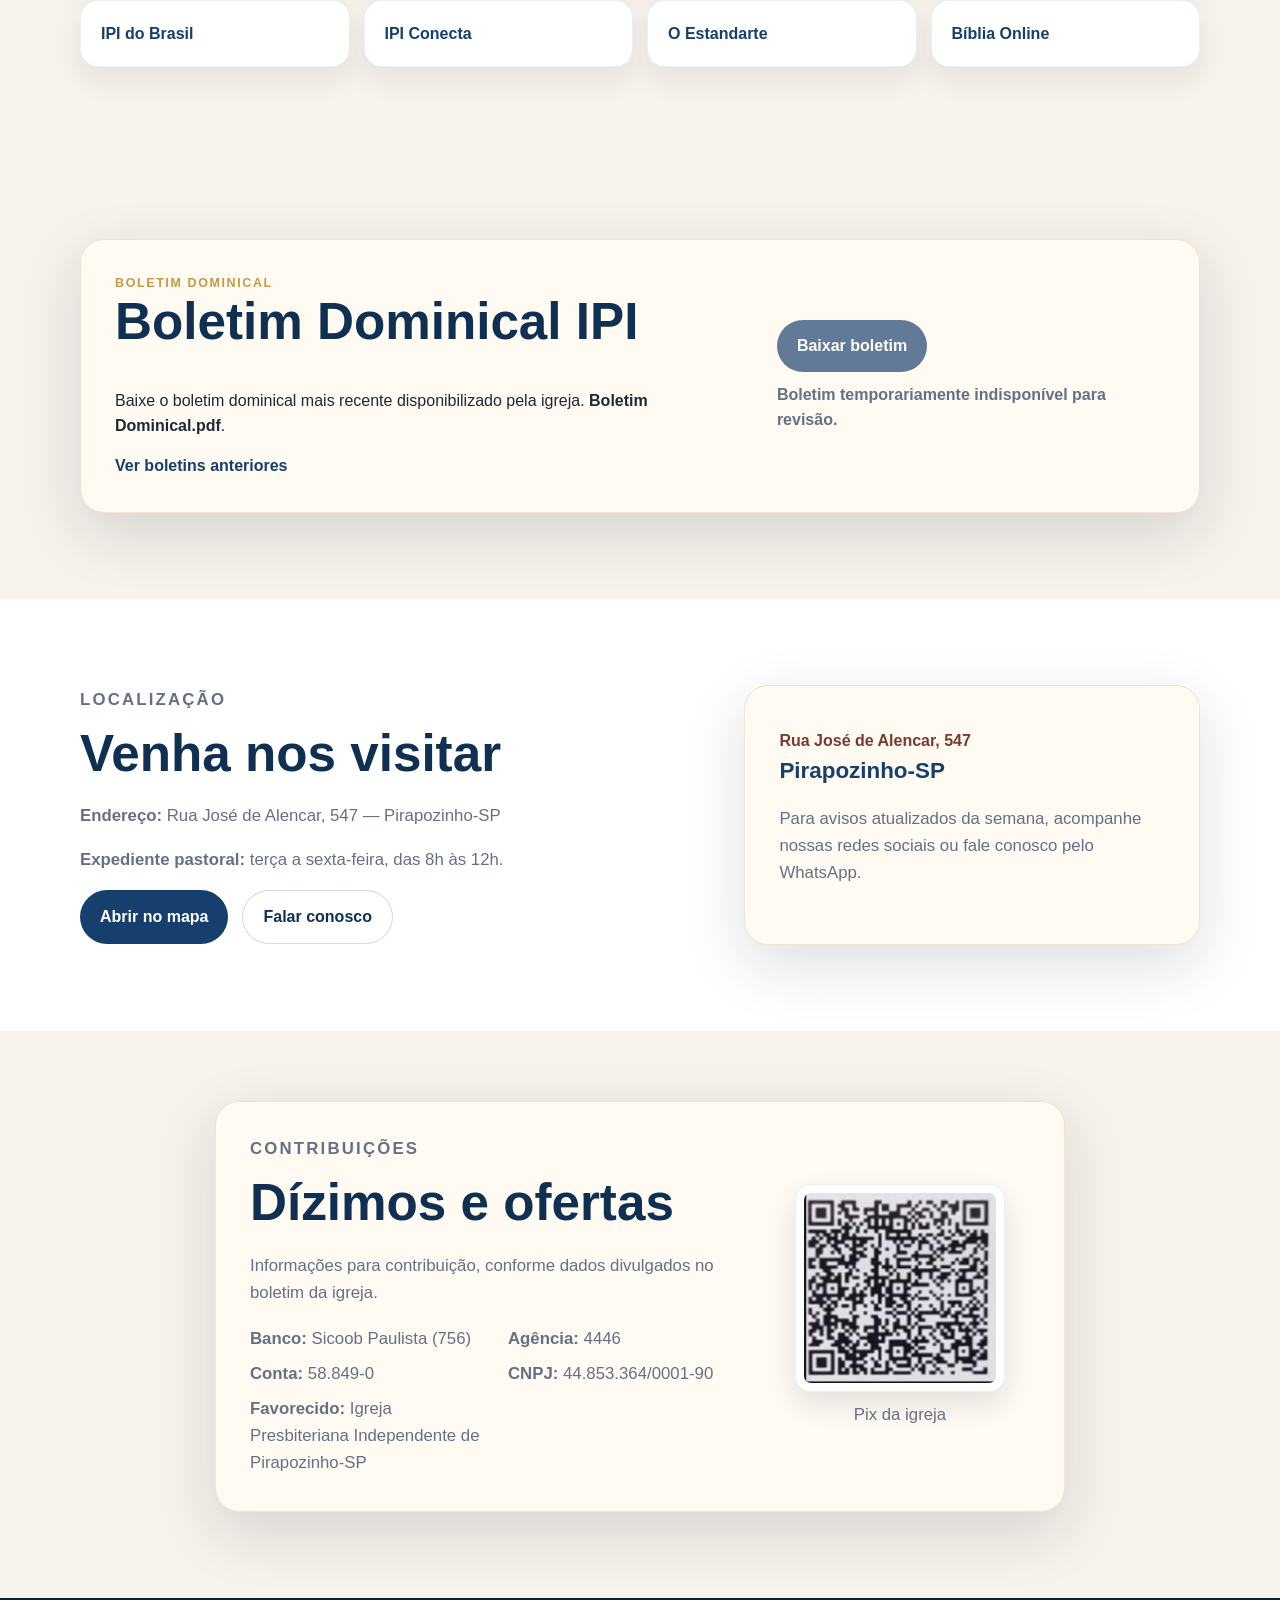
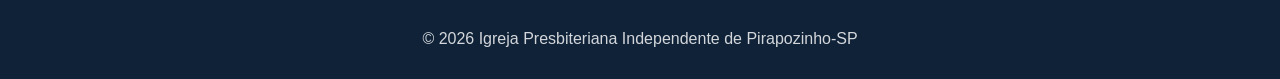
==== commit 7b93fd73: "Desativa temporariamente downloads de boletins para revisão" ====
--- a/index.html
+++ b/index.html
@@ -240,9 +240,12 @@
             Ver boletins anteriores
           </a>
         </div>
-        <a class="btn btn-primary" href="downloads/Boletim%20Dominical.pdf" target="_blank" rel="noopener" data-i18n="bulletin.button">
-          Baixar boletim
-        </a>
+        <div class="bulletin-cta">
+          <span class="btn btn-primary is-disabled" aria-disabled="true" data-i18n="bulletin.button">
+            Baixar boletim
+          </span>
+          <p class="bulletin-notice">Boletim temporariamente indisponível para revisão.</p>
+        </div>
       </div>
     </section>
 
--- a/style.css
+++ b/style.css
@@ -80,6 +80,7 @@
   gap: 12px;
   text-decoration: none;
   font-weight: 700;
+  min-width: 0;
 }
 
 .brand img {
@@ -116,21 +117,21 @@
 .lang-switcher {
   display: inline-flex;
   align-items: center;
-  gap: 6px;
+  gap: 8px;
   padding: 0;
   background: transparent;
 }
 
 .lang-button {
   border: 0;
-  border-radius: 999px;
-  padding: 8px 12px;
+  border-radius: 0;
+  padding: 0;
   background: transparent;
   color: #fff;
   font-weight: 700;
   font-size: 0.92rem;
   cursor: pointer;
-  transition: background 0.2s ease, color 0.2s ease, transform 0.2s ease;
+  transition: opacity 0.2s ease, transform 0.2s ease;
 }
 
 .lang-button:hover {
@@ -138,26 +139,31 @@
 }
 
 .lang-button.is-active {
-  background: rgba(255, 255, 255, 0.92);
-  color: var(--primary-dark);
+  background: transparent;
+  color: inherit;
 }
 
 .flag-button {
-  width: 30px;
-  height: 22px;
+  display: inline-flex;
+  align-items: center;
+  justify-content: center;
+  width: 24px;
+  height: 17px;
   padding: 0;
   border: 0;
   background: transparent;
-  opacity: 0.72;
+  opacity: 0.76;
+  line-height: 0;
 }
 
 .flag-button img {
   width: 100%;
   height: 100%;
+  display: block;
   object-fit: cover;
   object-position: center;
-  border-radius: 4px;
-  box-shadow: 0 3px 8px rgba(0, 0, 0, 0.14);
+  border-radius: 0;
+  box-shadow: none;
 }
 
 .flag-button.is-active {
@@ -441,9 +447,26 @@
   align-items: flex-start;
 }
 
+.bulletin-cta {
+  display: flex;
+  flex-direction: column;
+  align-items: flex-start;
+  gap: 10px;
+}
+
 .bulletin-box p {
   max-width: 680px;
   margin-bottom: 0;
+}
+
+.bulletin-notice,
+.bulletins-notice {
+  color: var(--muted);
+  font-weight: 700;
+}
+
+.bulletin-notice {
+  margin: 0;
 }
 
 .bulletin-archive-link {
@@ -495,6 +518,9 @@
   right: 22px;
   bottom: 22px;
   z-index: 20;
+  display: inline-flex;
+  align-items: center;
+  justify-content: center;
   background: var(--whatsapp);
   color: #063b1b;
   text-decoration: none;
@@ -552,6 +578,14 @@
   gap: 20px;
 }
 
+.bulletins-notice {
+  margin-bottom: 18px;
+  padding: 16px 18px;
+  background: rgba(23, 63, 109, 0.06);
+  border: 1px solid rgba(23, 63, 109, 0.12);
+  border-radius: 16px;
+}
+
 .bulletin-card,
 .empty-state {
   background: var(--paper);
@@ -565,19 +599,26 @@
 }
 
 .bulletin-card h2 {
-  font-size: 1.45rem;
-  margin-bottom: 12px;
+  font-size: clamp(1.5rem, 2vw, 2rem);
+  line-height: 1.15;
+  margin-bottom: 10px;
 }
 
 .bulletin-date {
   color: var(--muted);
-  margin: 0 0 22px;
+  margin: 0 0 18px;
 }
 
 .bulletin-actions {
   display: flex;
   flex-wrap: wrap;
   gap: 12px;
+}
+
+.btn.is-disabled {
+  cursor: not-allowed;
+  pointer-events: none;
+  opacity: 0.68;
 }
 
 .empty-state {
@@ -590,12 +631,14 @@
 
 @media (max-width: 900px) {
   .topbar {
-    align-items: flex-start;
+    align-items: center;
   }
 
   .topbar-actions {
-    flex-wrap: wrap;
+    flex-wrap: nowrap;
     justify-content: flex-end;
+    flex-shrink: 0;
+    gap: 12px;
   }
 
   .nav-links {
@@ -653,18 +696,29 @@
   }
 
   .topbar {
+    gap: 10px;
     padding-top: 12px;
     padding-bottom: 12px;
   }
 
+  .brand {
+    gap: 10px;
+    min-width: 0;
+    flex: 1 1 auto;
+  }
+
   .topbar-actions {
-    width: 100%;
-    justify-content: space-between;
+    width: auto;
+    justify-content: flex-end;
+    align-items: center;
+    flex: 0 0 auto;
+    gap: 10px;
   }
 
   .lang-switcher {
     width: auto;
-    justify-content: flex-start;
+    justify-content: flex-end;
+    gap: 4px;
   }
 
   .lang-button {
@@ -673,6 +727,8 @@
 
   .flag-button {
     flex: 0 0 auto;
+    width: 22px;
+    height: 15px;
   }
 
   .cards,
@@ -686,7 +742,22 @@
 
   .hero-content {
     padding-top: 148px;
-    padding-bottom: 70px;
+    padding-bottom: 138px;
+  }
+
+  .hero-actions {
+    flex-direction: column;
+    align-items: flex-start;
+    gap: 12px;
+  }
+
+  .hero-actions .btn {
+    width: 100%;
+    max-width: 290px;
+  }
+
+  .prayer-box {
+    padding-bottom: 118px;
   }
 
   .subpage-hero {
@@ -695,12 +766,37 @@
   }
 
   .brand span {
-    font-size: 0.95rem;
+    font-size: 0.88rem;
+    line-height: 1.12;
+    max-width: 92px;
+  }
+
+  .menu-toggle {
+    padding: 8px 10px;
+    font-size: 1.2rem;
+    flex: 0 0 auto;
   }
 
   .floating-whatsapp {
-    right: 14px;
-    bottom: 14px;
+    right: 12px;
+    bottom: 12px;
+    width: 58px;
+    height: 58px;
+    padding: 0;
+    border-radius: 50%;
+    font-size: 0;
+  }
+
+  .floating-whatsapp span {
+    display: none;
+  }
+
+  .floating-whatsapp::before {
+    content: "✆";
+    display: block;
+    font-size: 1.35rem;
+    line-height: 1;
+    transform: translateY(-1px);
   }
 }
 
@@ -712,6 +808,13 @@
   min-width: 230px;
   padding-left: 22px;
   padding-right: 22px;
+}
+
+@media (max-width: 560px) {
+  .prayer-box .btn-whatsapp {
+    width: 100%;
+    max-width: 100%;
+  }
 }
 
 /* Dízimos e ofertas com QR Code */
